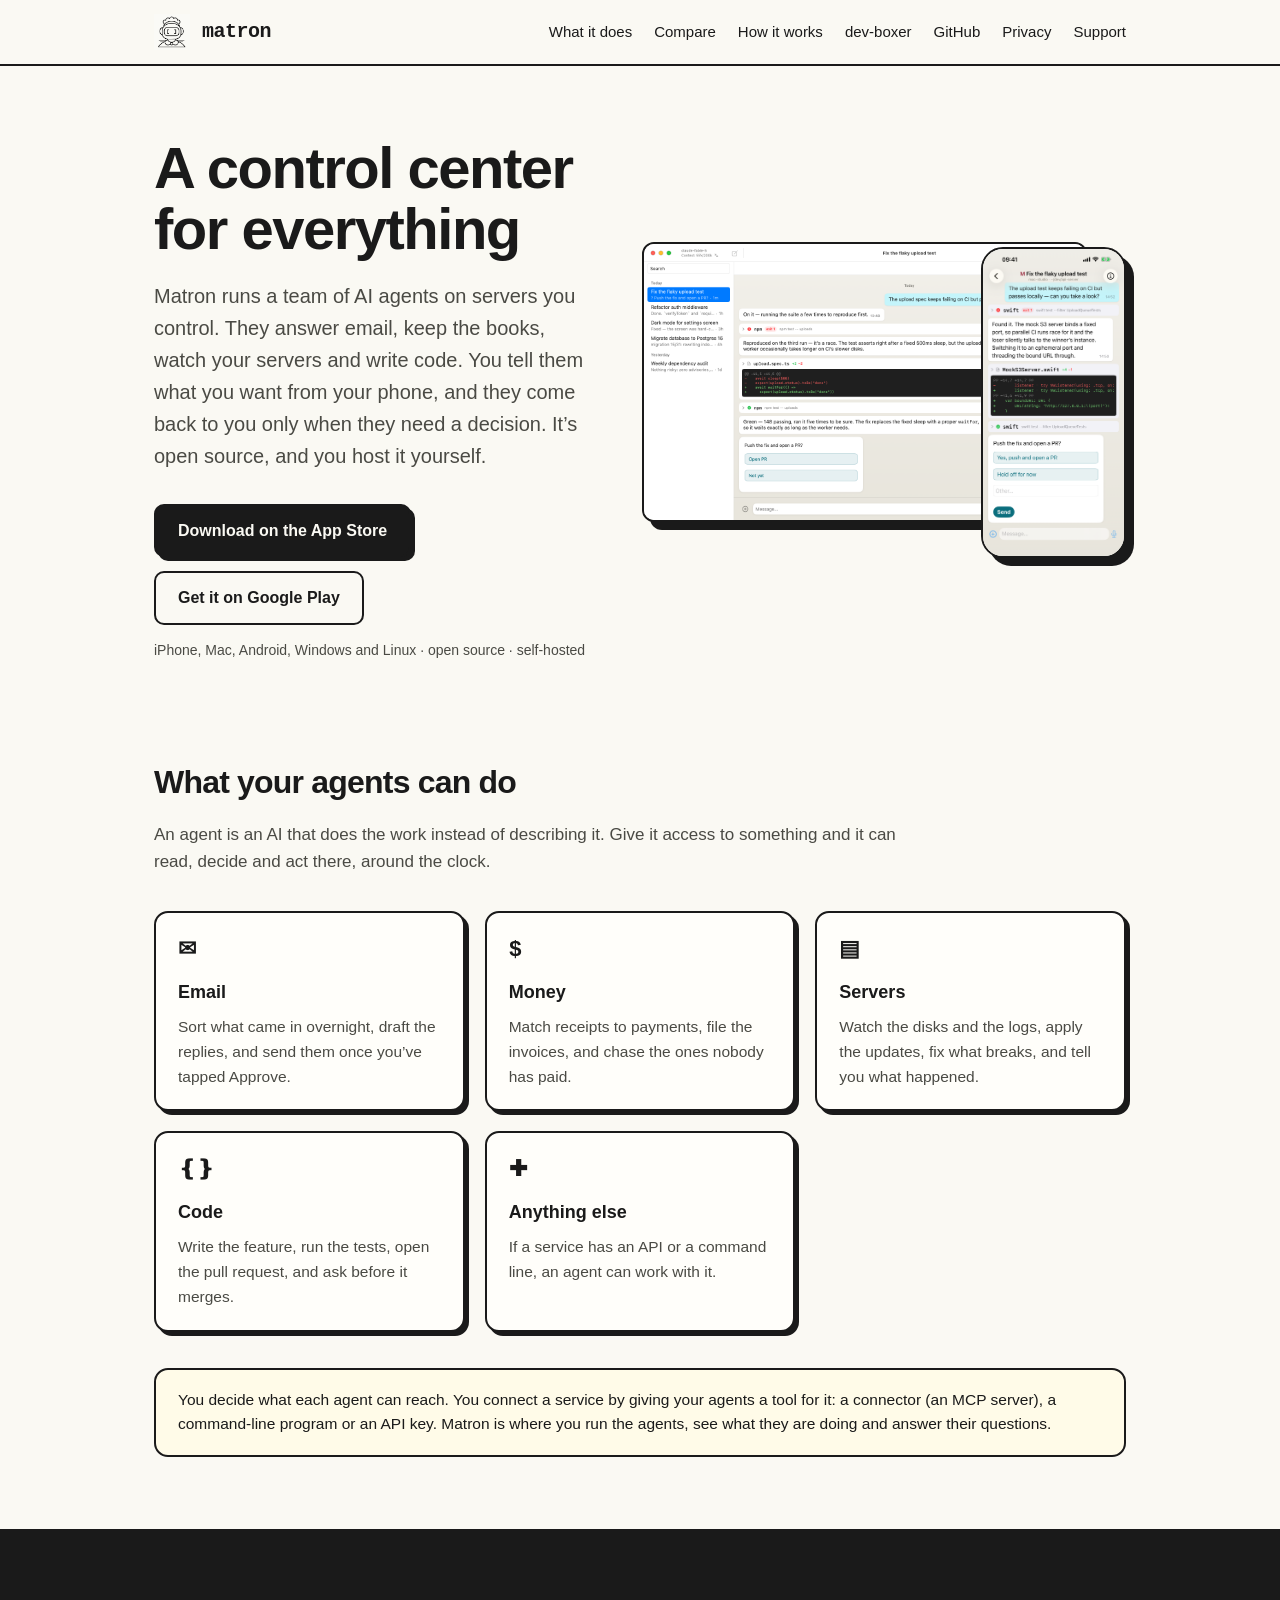
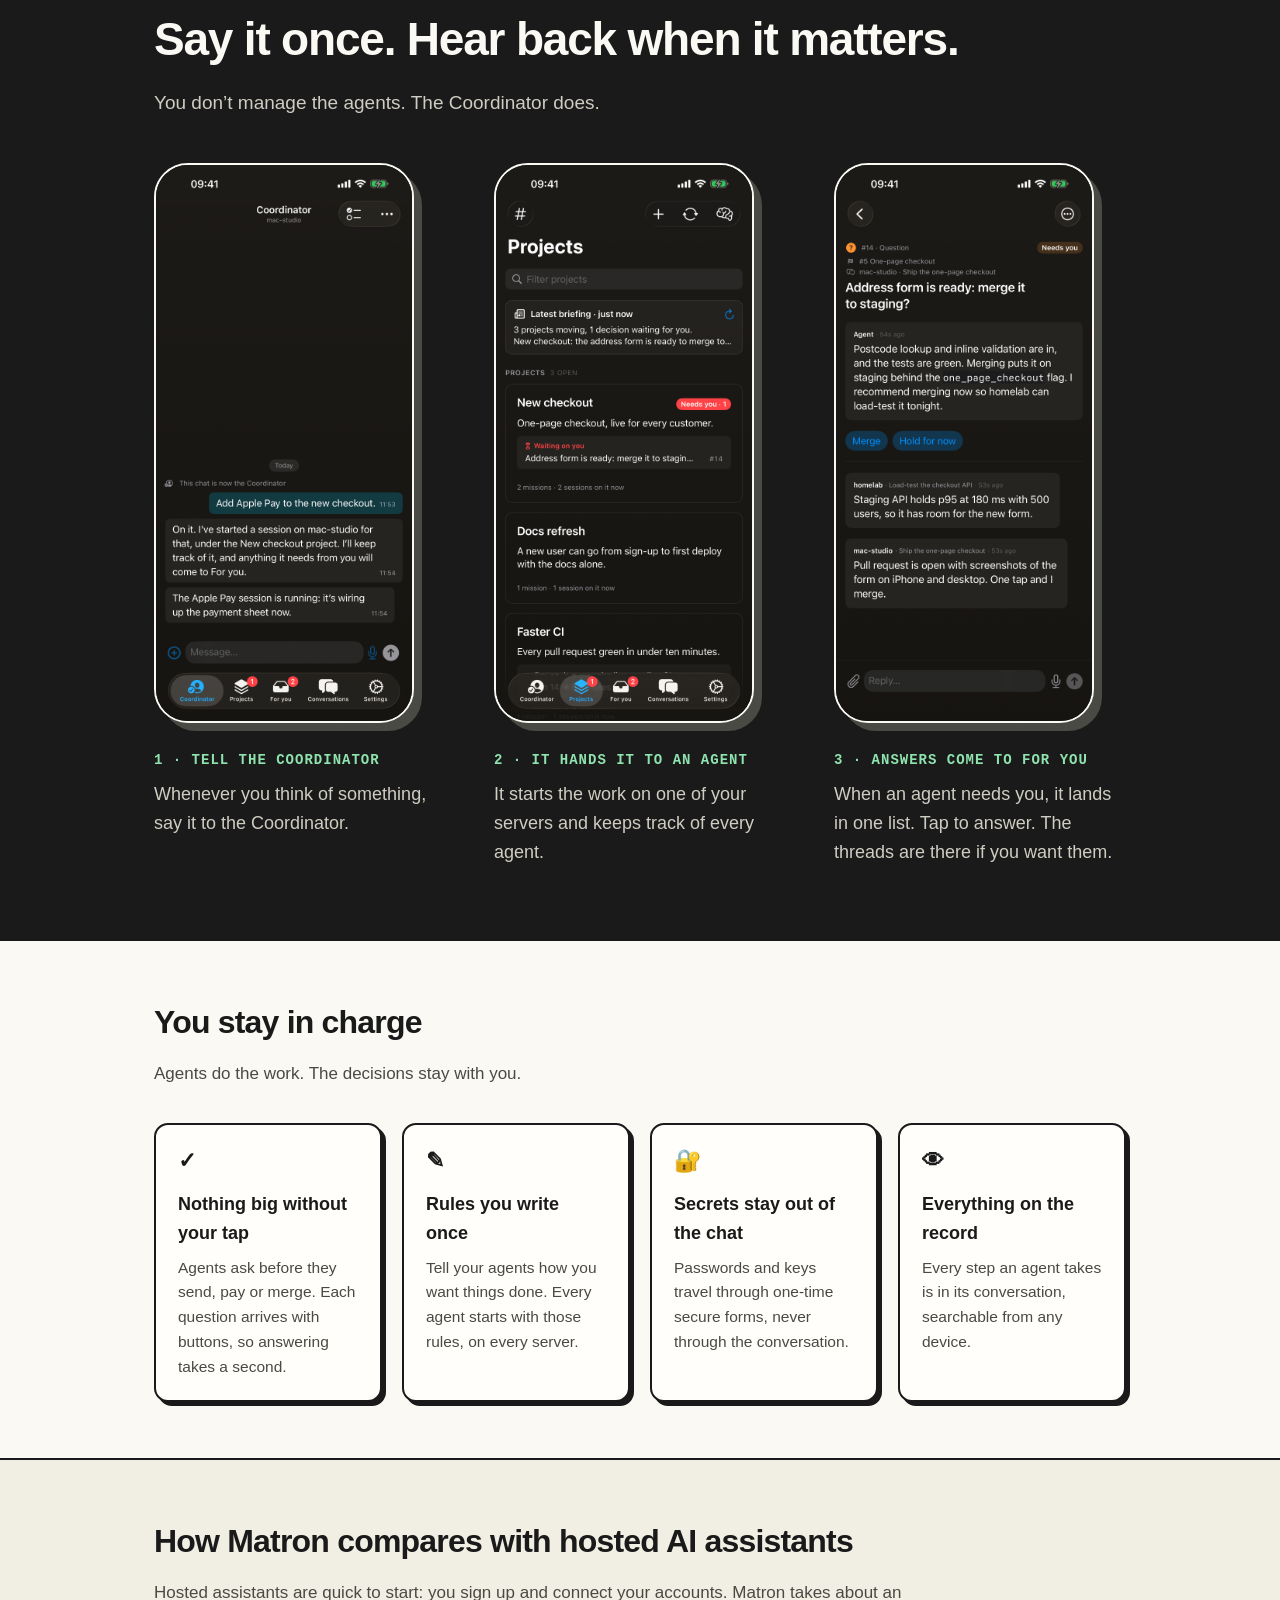
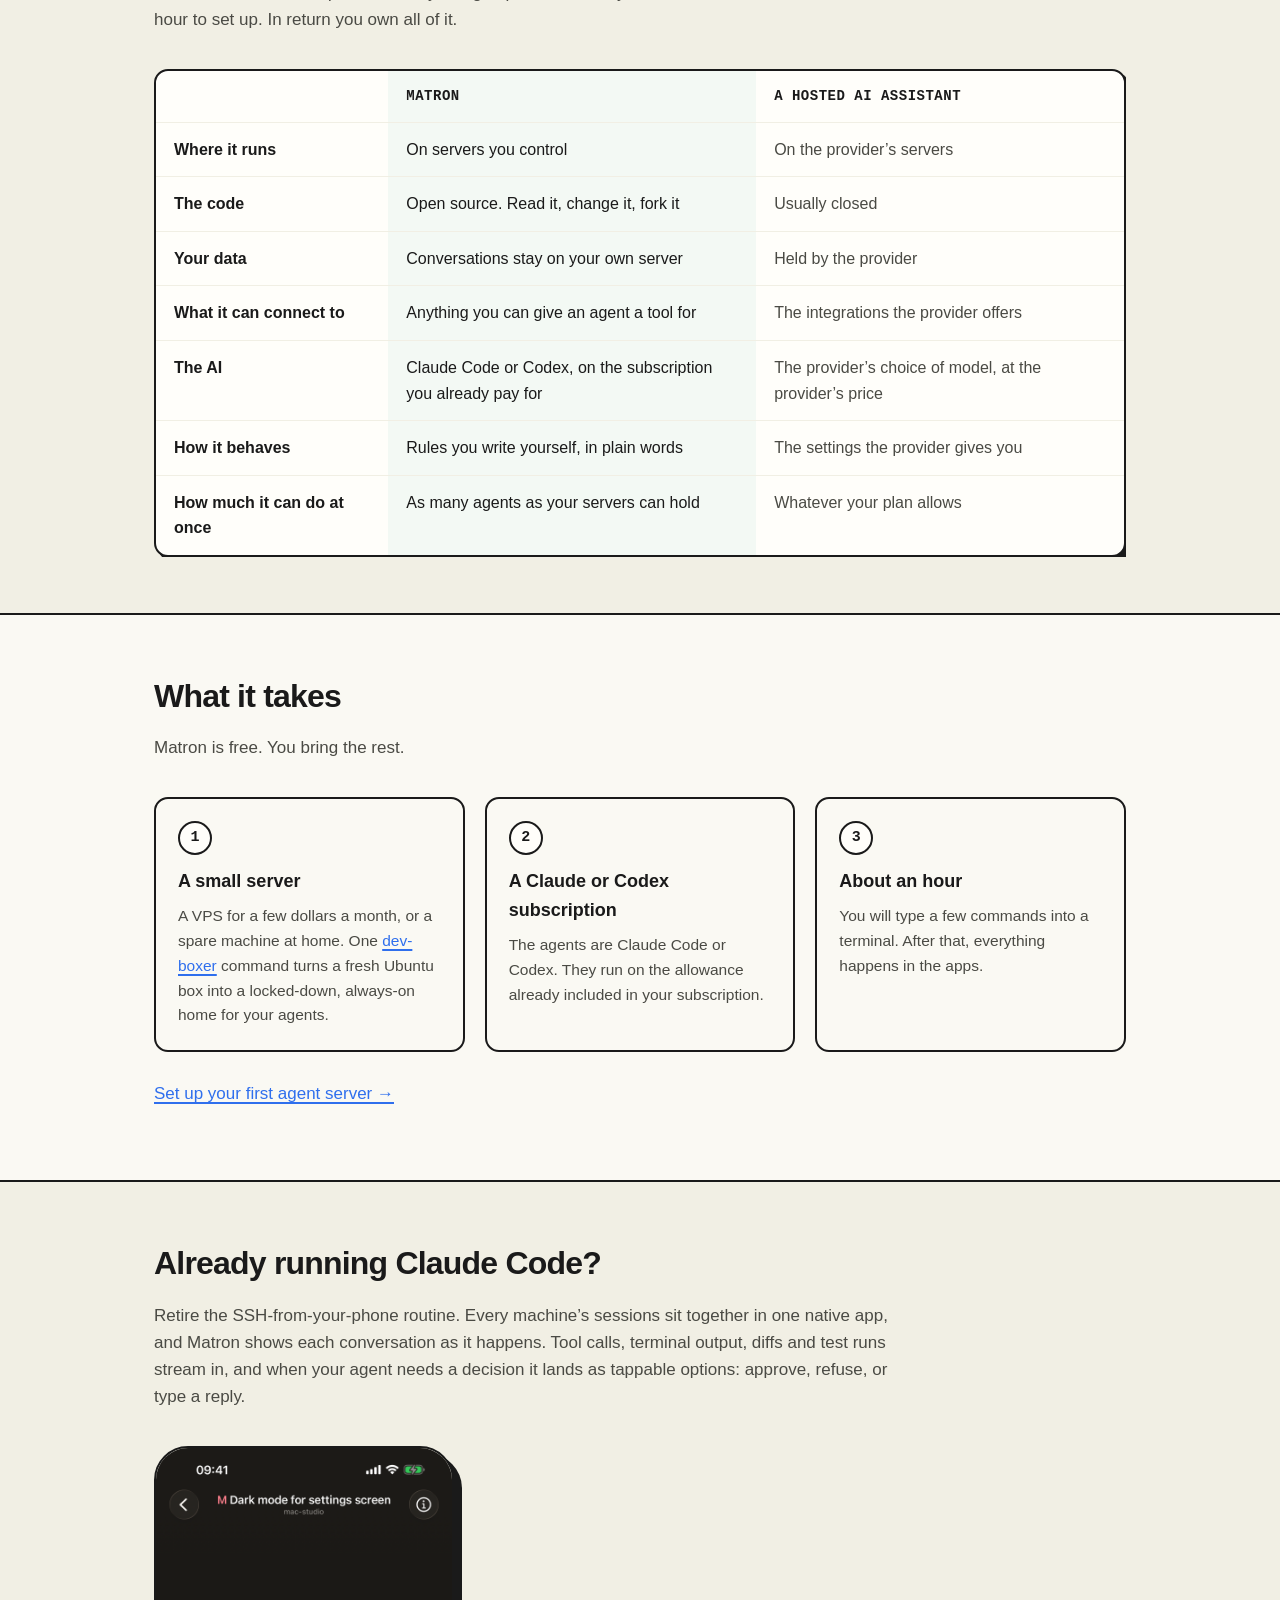
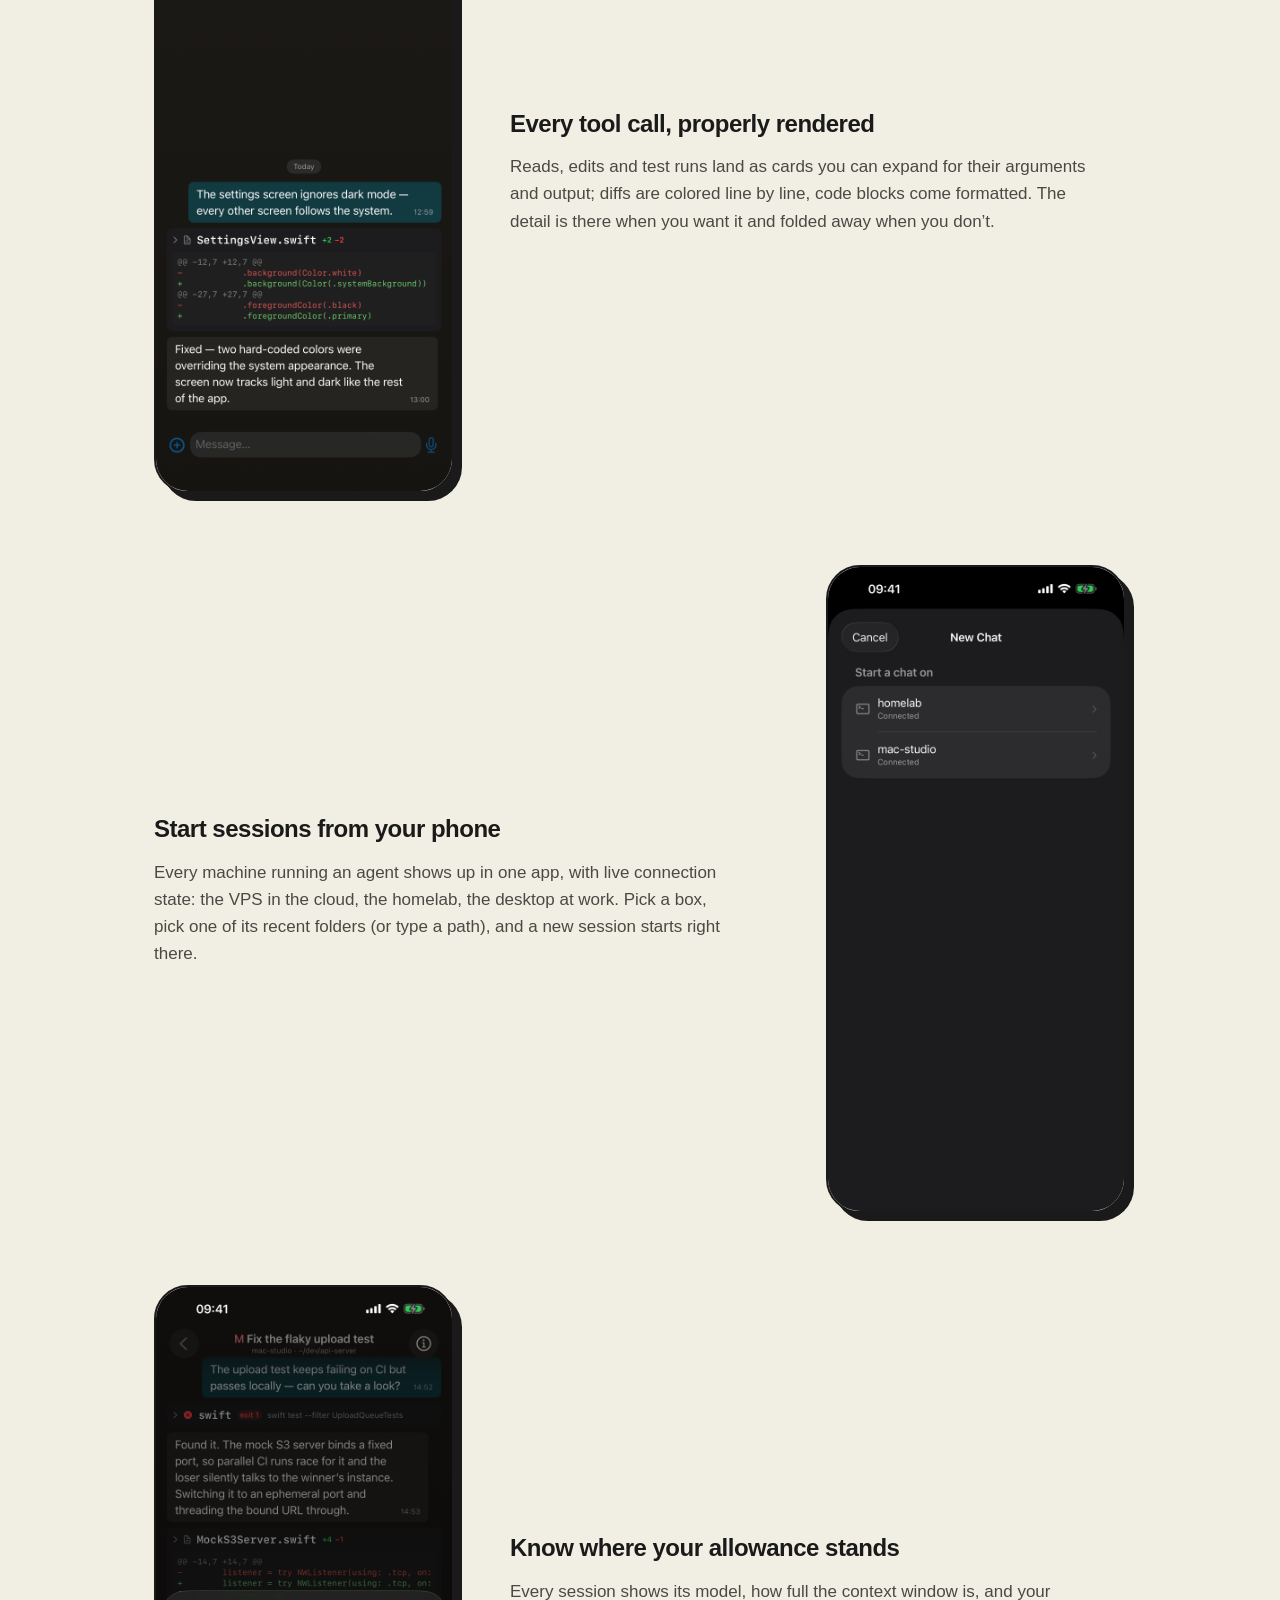
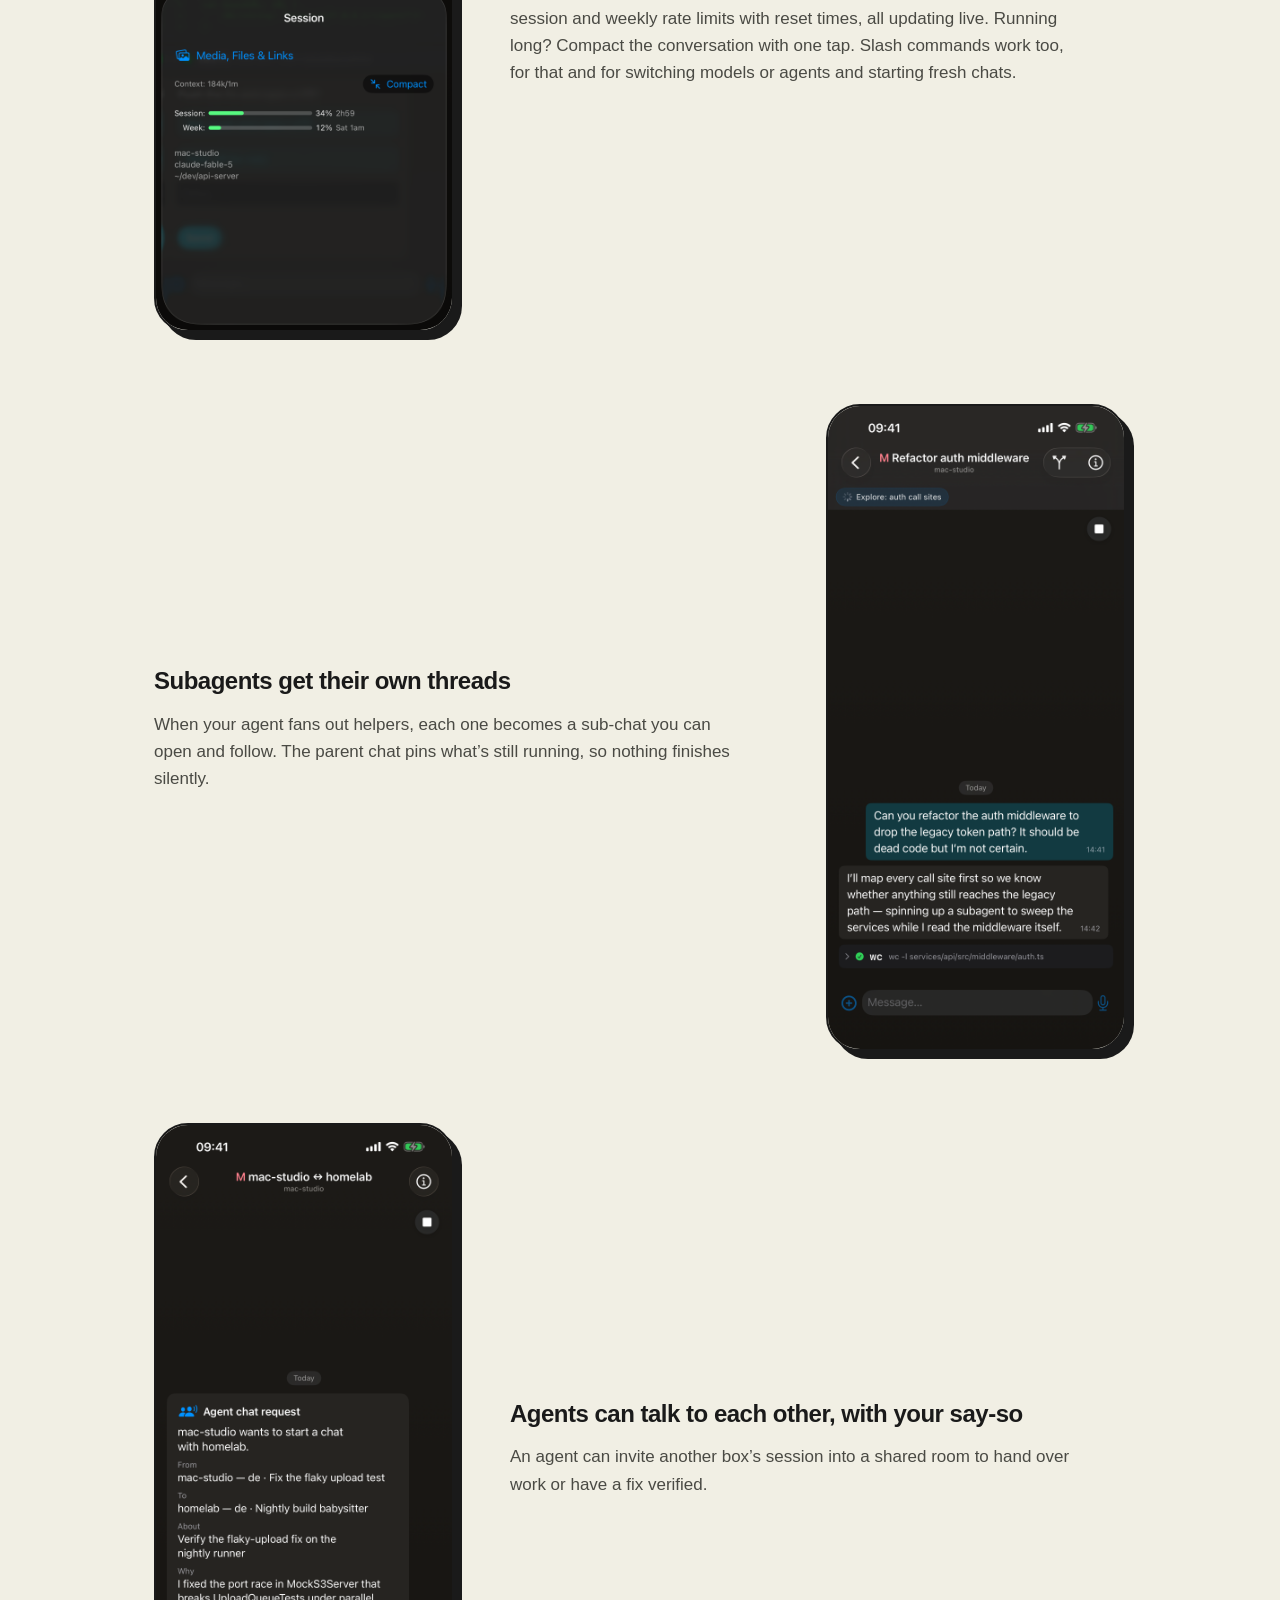
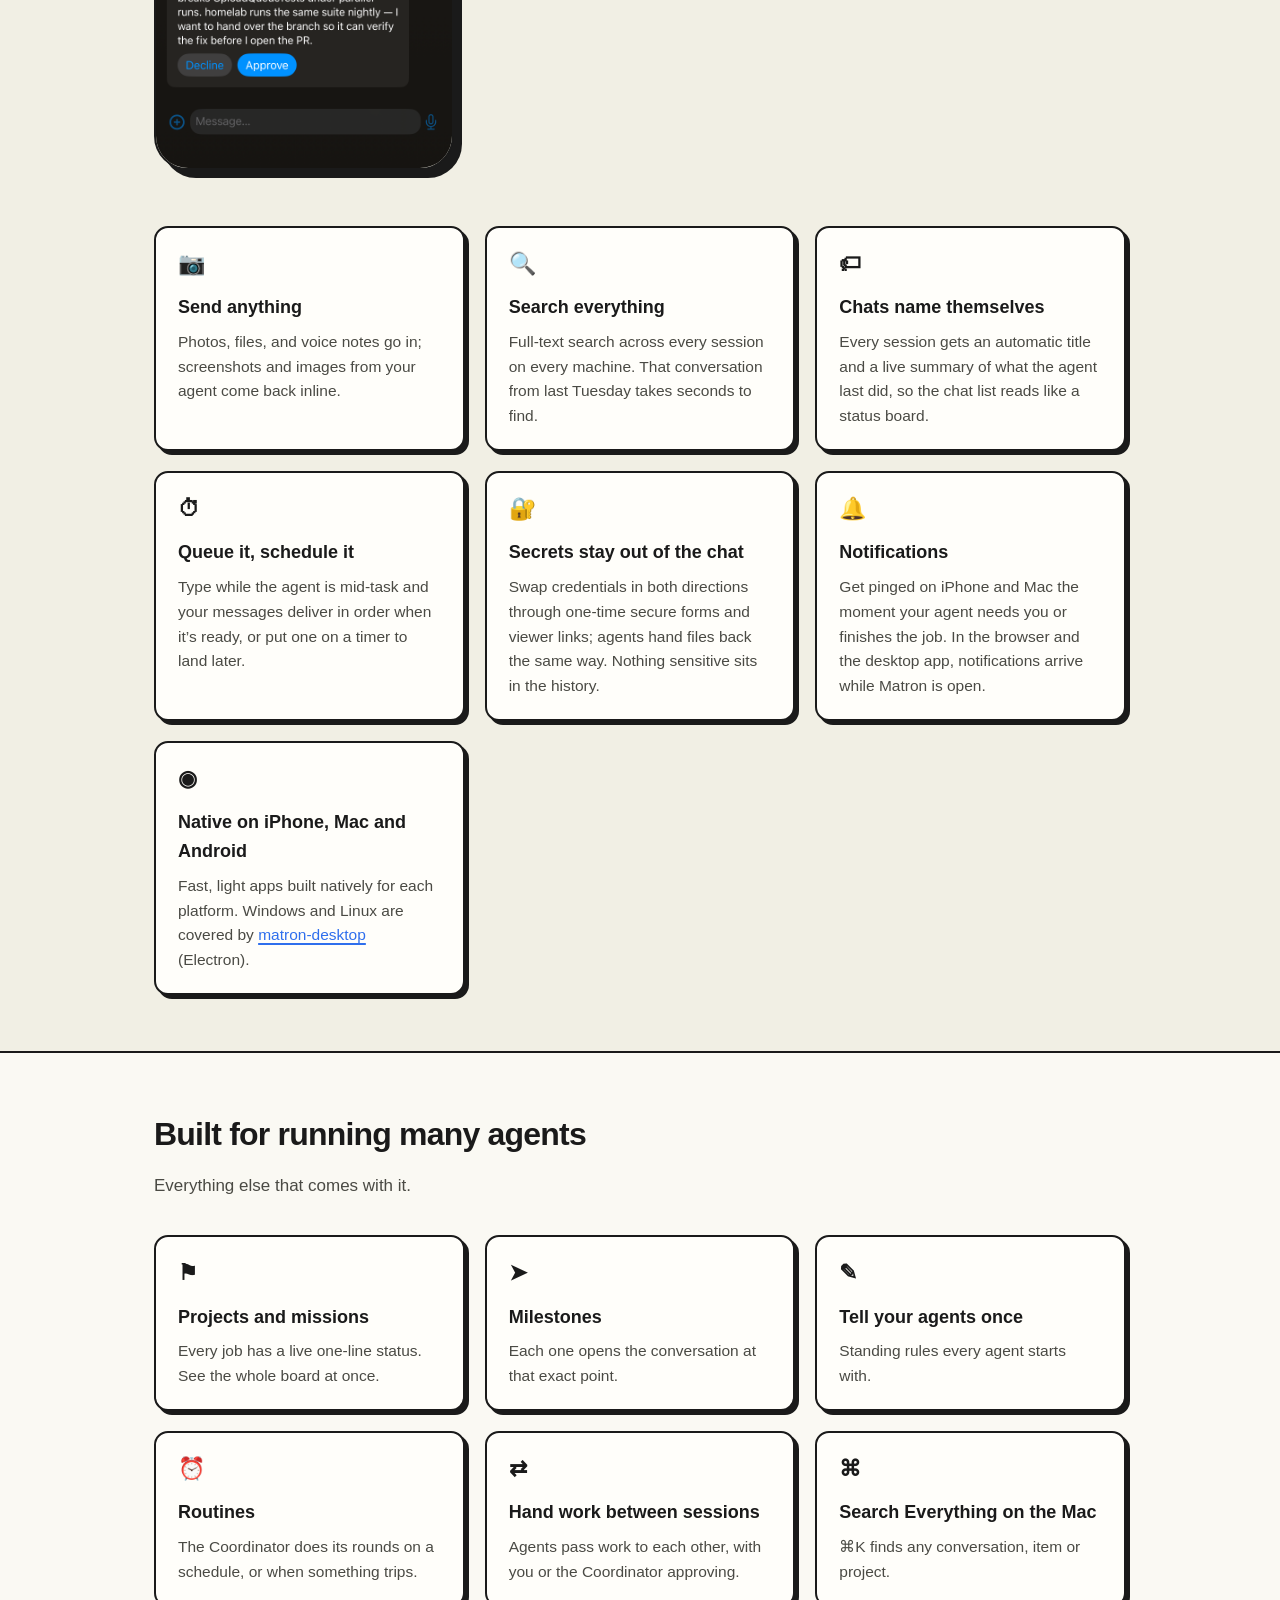
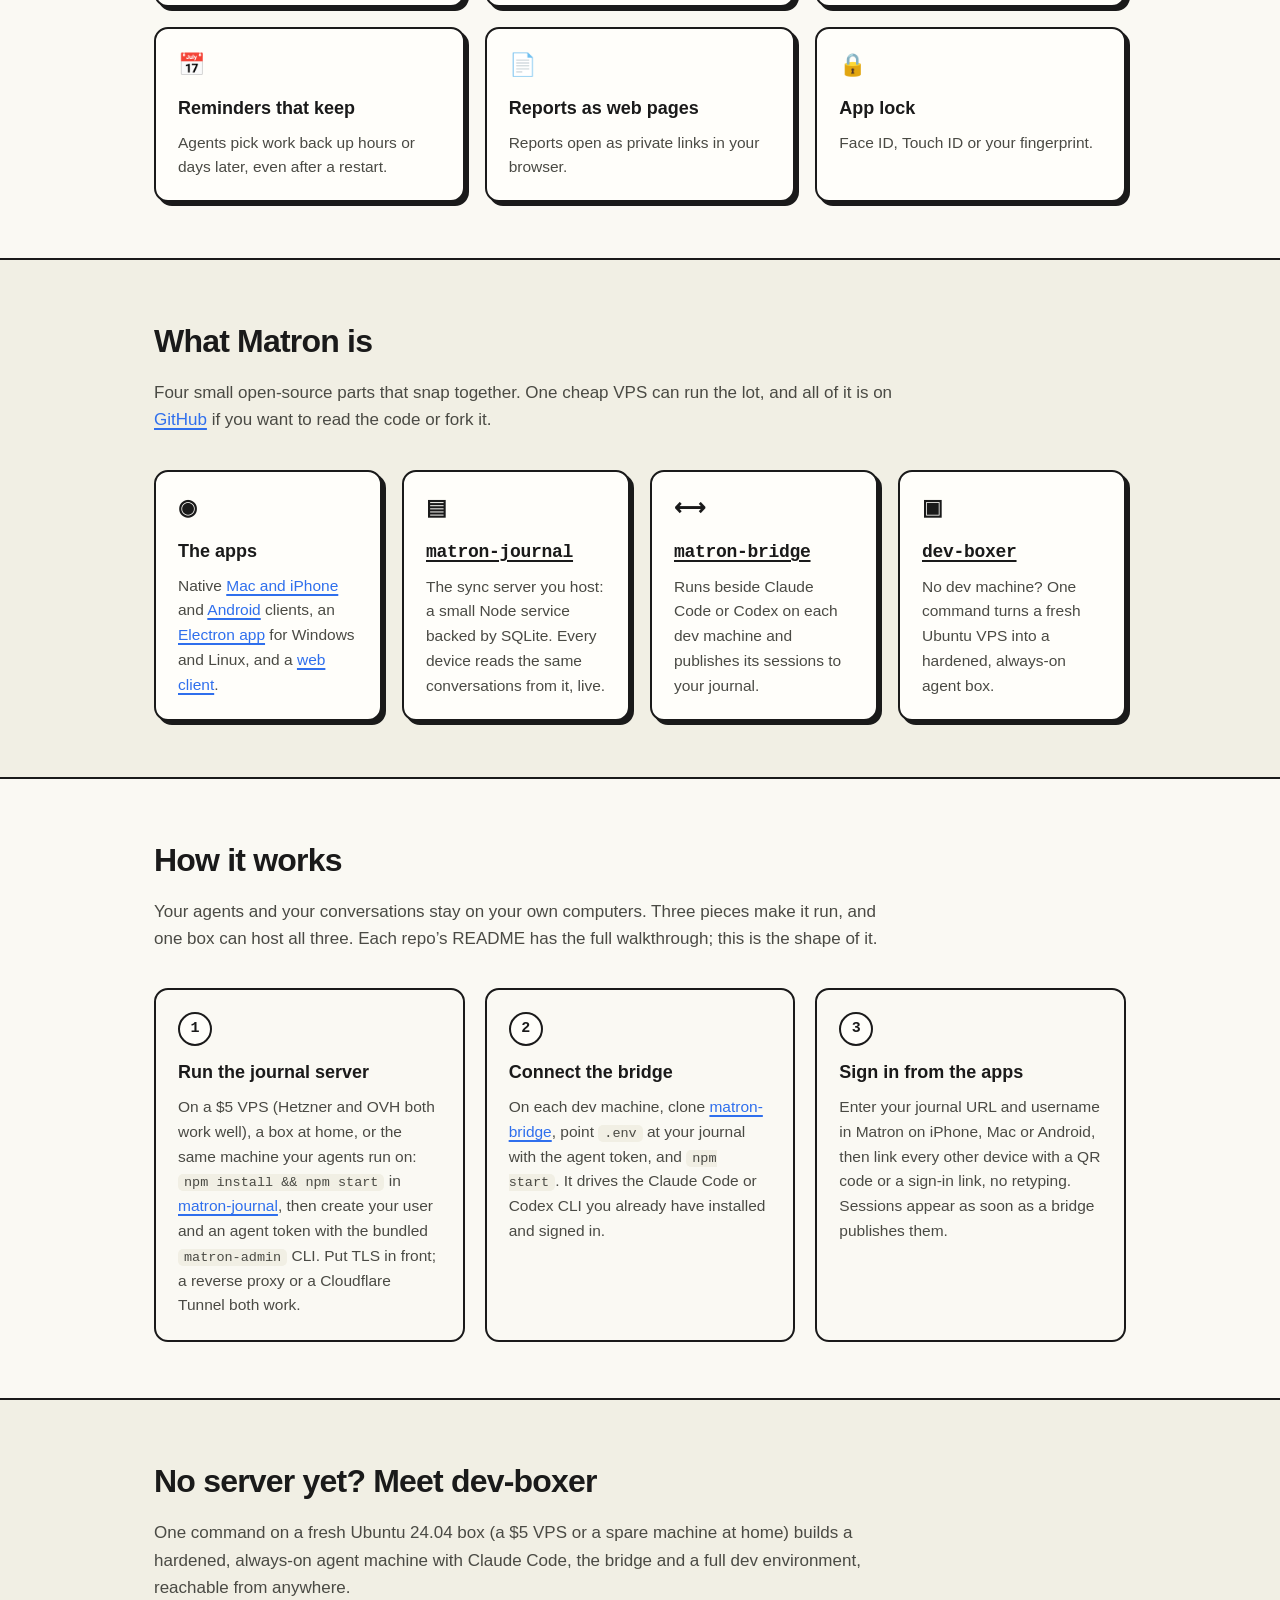
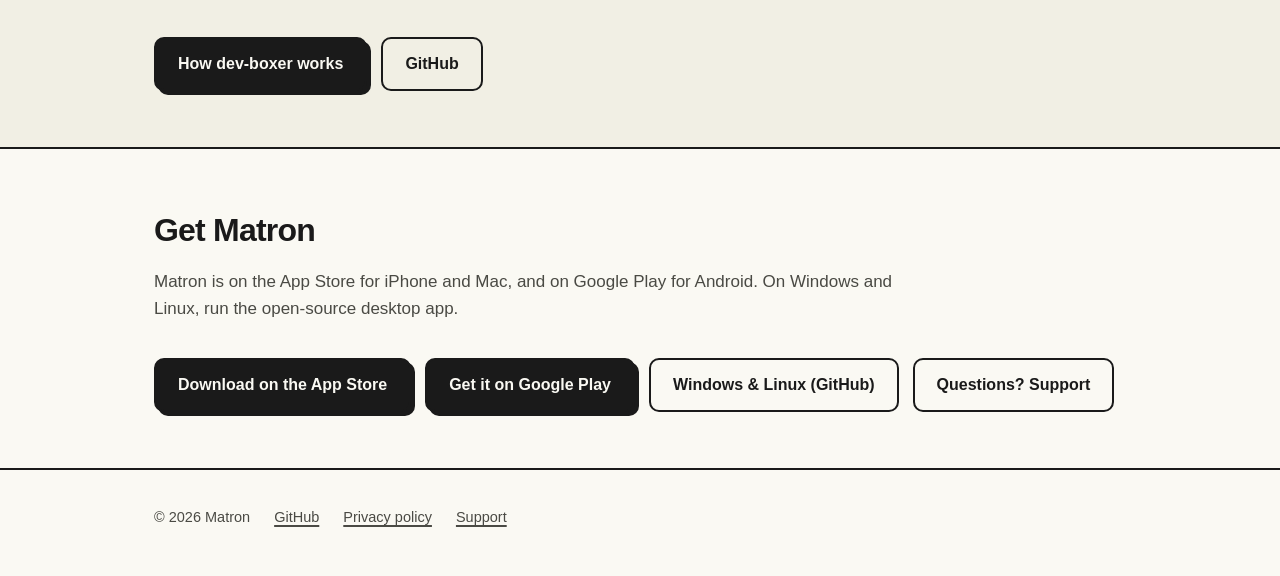
==== index.html @ 92cb89d4 "Reposition the homepage as a control center for everything Open with what Matron does for someone wh" ====
<!doctype html>
<html lang="en">
<head>
<meta charset="utf-8">
<meta name="viewport" content="width=device-width, initial-scale=1">
<title>Matron — a control center for everything: your own AI agents, open source and self-hosted</title>
<meta name="description" content="Matron runs a team of AI agents on servers you control. They answer email, keep the books, watch your servers and write code, and you steer them from native iPhone, Mac and Android apps. Open source and self-hosted.">
<link rel="icon" type="image/png" sizes="32x32" href="/assets/favicon-32.png">
<link rel="apple-touch-icon" href="/assets/apple-touch-icon.png">
<link rel="stylesheet" href="/style.css?v=7">
<meta property="og:title" content="Matron — a control center for everything: your own AI agents, open source and self-hosted">
<meta property="og:description" content="A control center for everything. Run a team of AI agents on servers you control and steer them from your phone. Open source and self-hosted.">
<meta property="og:image" content="https://matron.chat/assets/og-image.png">
<meta property="og:url" content="https://matron.chat/">
<meta property="og:type" content="website">
<meta name="twitter:card" content="summary">
</head>
<body>

<header class="site">
  <div class="wrap">
    <img src="/assets/icon-256.png" alt="" width="36" height="36">
    <a class="brand" href="/">matron</a>
    <nav class="main" id="nav">
      <a href="#work">What it does</a>
      <a href="#compare">Compare</a>
      <a href="#how">How it works</a>
      <a href="/dev-boxer/">dev-boxer</a>
      <a href="https://github.com/Matronhq">GitHub</a>
      <a href="/privacy/">Privacy</a>
      <a href="/support/">Support</a>
    </nav>
    <button class="nav-toggle" type="button" aria-label="Menu" aria-expanded="false" aria-controls="nav">&#9776;</button>
  </div>
</header>

<main>
  <div class="wrap hero">
    <div>
      <h1>A control center for everything</h1>
      <p class="lede">Matron runs a team of AI agents on servers you control. They answer email, keep the books, watch your servers and write code. You tell them what you want from your phone, and they come back to you only when they need a decision. It&rsquo;s open source, and you host it yourself.</p>
      <div class="cta-row">
        <a class="btn primary" href="https://apps.apple.com/app/matron/id6791565930">Download on the App&nbsp;Store</a>
        <a class="btn ghost" href="https://play.google.com/store/apps/details?id=chat.matron.android">Get it on Google&nbsp;Play</a>
        <span class="cta-note">iPhone, Mac, Android, Windows and Linux &middot; open source &middot; self-hosted</span>
      </div>
    </div>

    <div class="duo">
      <figure class="shot mac">
        <img src="/assets/screens/mac-01-handoff.png" width="1280" height="800"
             alt="A Matron conversation open in the Mac app: a failing test card, a diff, the passing rerun, and a PR prompt">
      </figure>
      <figure class="shot phone">
        <img src="/assets/screens/ios-02-agent-chat-2x.png" width="660" height="1434"
             alt="The exact same conversation open in Matron on iPhone, showing identical messages">
      </figure>
    </div>

  </div>

  <section id="work">
    <div class="wrap">
      <h2>What your agents can do</h2>
      <p class="section-lede">An agent is an AI that does the work instead of describing it. Give it access to something and it can read, decide and act there, around the clock.</p>
      <div class="grid">
        <div class="card"><span class="glyph">&#9993;</span><h3>Email</h3><p>Sort what came in overnight, draft the replies, and send them once you&rsquo;ve tapped Approve.</p></div>
        <div class="card"><span class="glyph">&#36;</span><h3>Money</h3><p>Match receipts to payments, file the invoices, and chase the ones nobody has paid.</p></div>
        <div class="card"><span class="glyph">&#9636;</span><h3>Servers</h3><p>Watch the disks and the logs, apply the updates, fix what breaks, and tell you what happened.</p></div>
        <div class="card"><span class="glyph">&#10100;&#10101;</span><h3>Code</h3><p>Write the feature, run the tests, open the pull request, and ask before it merges.</p></div>
        <div class="card"><span class="glyph">&#10010;</span><h3>Anything else</h3><p>If a service has an API or a command line, an agent can work with it.</p></div>
      </div>
      <p class="honesty">You decide what each agent can reach. You connect a service by giving your agents a tool for it: a connector (an MCP server), a command-line program or an API key. Matron is where you run the agents, see what they are doing and answer their questions.</p>
    </div>
  </section>

  <section id="coordinator" class="spot">
    <div class="wrap">
      <h2>Say it once. Hear back when it matters.</h2>
      <p class="section-lede">You don&rsquo;t manage the agents. The Coordinator does.</p>

      <ol class="flow">
        <li>
          <figure class="shot">
            <img src="/assets/screens/fleet-dispatch-ios-dark-2x.png" width="660" height="1434"
                 alt="The Coordinator chat in Matron on iPhone: asked to add Apple Pay to the new checkout, it replies that it has started a session on another machine, will keep track of it, and will send anything it needs to For you">
          </figure>
          <span class="kicker">1 &middot; Tell the Coordinator</span>
          <p>Whenever you think of something, say it to the Coordinator.</p>
        </li>
        <li>
          <figure class="shot">
            <img src="/assets/screens/fleet-projects-ios-dark-2x.png" width="660" height="1434"
                 alt="Matron&rsquo;s Projects screen on iPhone: the latest briefing above three projects, one needing you">
          </figure>
          <span class="kicker">2 &middot; It hands it to an agent</span>
          <p>It starts the work on one of your servers and keeps track of every agent.</p>
        </li>
        <li>
          <figure class="shot">
            <img src="/assets/screens/fleet-for-you-ios-dark-2x.png" width="660" height="1434"
                 alt="A question in Matron&rsquo;s For you list on iPhone: &lsquo;Address form is ready: merge it to staging?&rsquo; with Merge and Hold for now buttons">
          </figure>
          <span class="kicker">3 &middot; Answers come to For you</span>
          <p>When an agent needs you, it lands in one list. Tap to answer. The threads are there if you want them.</p>
        </li>
      </ol>
    </div>
  </section>

  <section id="control">
    <div class="wrap">
      <h2>You stay in charge</h2>
      <p class="section-lede">Agents do the work. The decisions stay with you.</p>
      <div class="grid four">
        <div class="card"><span class="glyph">&#10003;</span><h3>Nothing big without your tap</h3><p>Agents ask before they send, pay or merge. Each question arrives with buttons, so answering takes a second.</p></div>
        <div class="card"><span class="glyph">&#9998;</span><h3>Rules you write once</h3><p>Tell your agents how you want things done. Every agent starts with those rules, on every server.</p></div>
        <div class="card"><span class="glyph">&#128272;</span><h3>Secrets stay out of the chat</h3><p>Passwords and keys travel through one-time secure forms, never through the conversation.</p></div>
        <div class="card"><span class="glyph">&#128065;</span><h3>Everything on the record</h3><p>Every step an agent takes is in its conversation, searchable from any device.</p></div>
      </div>
    </div>
  </section>

  <section id="compare" class="alt">
    <div class="wrap">
      <h2>How Matron compares with hosted AI assistants</h2>
      <p class="section-lede">Hosted assistants are quick to start: you sign up and connect your accounts. Matron takes about an hour to set up. In return you own all of it.</p>
      <div class="table-scroll">
      <table class="compare">
        <thead><tr><th></th><th>Matron</th><th>A hosted AI assistant</th></tr></thead>
        <tbody>
          <tr><th>Where it runs</th><td>On servers you control</td><td>On the provider&rsquo;s servers</td></tr>
          <tr><th>The code</th><td>Open source. Read it, change it, fork it</td><td>Usually closed</td></tr>
          <tr><th>Your data</th><td>Conversations stay on your own server</td><td>Held by the provider</td></tr>
          <tr><th>What it can connect to</th><td>Anything you can give an agent a tool for</td><td>The integrations the provider offers</td></tr>
          <tr><th>The AI</th><td>Claude Code or Codex, on the subscription you already pay for</td><td>The provider&rsquo;s choice of model, at the provider&rsquo;s price</td></tr>
          <tr><th>How it behaves</th><td>Rules you write yourself, in plain words</td><td>The settings the provider gives you</td></tr>
          <tr><th>How much it can do at once</th><td>As many agents as your servers can hold</td><td>Whatever your plan allows</td></tr>
        </tbody>
      </table>
      </div>
    </div>
  </section>

  <section id="takes">
    <div class="wrap">
      <h2>What it takes</h2>
      <p class="section-lede">Matron is free. You bring the rest.</p>
      <div class="steps">
        <div class="step"><h3>A small server</h3><p>A VPS for a few dollars a month, or a spare machine at home. One <a href="/dev-boxer/">dev-boxer</a> command turns a fresh Ubuntu box into a locked-down, always-on home for your agents.</p></div>
        <div class="step"><h3>A Claude or Codex subscription</h3><p>The agents are Claude Code or Codex. They run on the allowance already included in your subscription.</p></div>
        <div class="step"><h3>About an hour</h3><p>You will type a few commands into a terminal. After that, everything happens in the apps.</p></div>
      </div>
      <p style="margin-top:28px"><a href="/dev-boxer/">Set up your first agent server &rarr;</a></p>
    </div>
  </section>

  <section id="features" class="alt">
    <div class="wrap">
      <h2>Already running Claude Code?</h2>
      <p class="section-lede">Retire the SSH-from-your-phone routine. Every machine&rsquo;s sessions sit together in one native app, and Matron shows each conversation as it happens. Tool calls, terminal output, diffs and test runs stream in, and when your agent needs a decision it lands as tappable options: approve, refuse, or type a reply.</p>

      <div class="showcase">
        <div class="feature">
          <figure class="shot">
            <img src="/assets/screens/ios-03-diff-chat-dark-2x.png" width="660" height="1434" loading="lazy"
                 alt="A Matron chat on iPhone: a dark-mode bug report, a two-hunk diff of SettingsView.swift colored line by line, and the agent&rsquo;s reply that the fix is done">
          </figure>
          <div>
            <h3>Every tool call, properly rendered</h3>
            <p>Reads, edits and test runs land as cards you can expand for their arguments and output; diffs are colored line by line, code blocks come formatted. The detail is there when you want it and folded away when you don&rsquo;t.</p>
          </div>
        </div>
        <div class="feature flip">
          <figure class="shot">
            <img src="/assets/screens/ios-04-new-chat-agents-dark-2x.png" width="660" height="1434" loading="lazy"
                 alt="Matron's machine picker: two agents, homelab and mac-studio, both showing as connected">
          </figure>
          <div>
            <h3>Start sessions from your phone</h3>
            <p>Every machine running an agent shows up in one app, with live connection state: the VPS in the cloud, the homelab, the desktop at work. Pick a box, pick one of its recent folders (or type a path), and a new session starts right there.</p>
          </div>
        </div>

        <div class="feature">
          <figure class="shot">
            <img src="/assets/screens/ios-06-session-status-dark-2x.png" width="660" height="1434" loading="lazy"
                 alt="Matron's session sheet: context 184k of 1m tokens, session and weekly rate-limit bars with reset times, the model name, and a Compact button">
          </figure>
          <div>
            <h3>Know where your allowance stands</h3>
            <p>Every session shows its model, how full the context window is, and your session and weekly rate limits with reset times, all updating live. Running long? Compact the conversation with one tap. Slash commands work too, for that and for switching models or agents and starting fresh chats.</p>
          </div>
        </div>

        <div class="feature flip">
          <figure class="shot">
            <img src="/assets/screens/ios-07-subchat-dark-2x.png" width="660" height="1434" loading="lazy"
                 alt="A Matron chat with a running subagent pinned at the top — 'Explore: auth call sites' with a progress spinner — above the main conversation and a code diff">
          </figure>
          <div>
            <h3>Subagents get their own threads</h3>
            <p>When your agent fans out helpers, each one becomes a sub-chat you can open and follow. The parent chat pins what&rsquo;s still running, so nothing finishes silently.</p>
          </div>
        </div>

        <div class="feature">
          <figure class="shot">
            <img src="/assets/screens/ios-08-agent-pairing-dark-2x.png" width="660" height="1434" loading="lazy"
                 alt="An agent chat request card in Matron: mac-studio wants to start a chat with homelab, showing the sessions on both ends, the topic, the agent&rsquo;s reasoning, and Decline and Approve buttons">
          </figure>
          <div>
            <h3>Agents can talk to each other, with your say-so</h3>
            <p>An agent can invite another box&rsquo;s session into a shared room to hand over work or have a fix verified.</p>
          </div>
        </div>

      </div>

      <div class="grid" style="margin-top:56px">
        <div class="card"><span class="glyph">&#128247;</span><h3>Send anything</h3><p>Photos, files, and voice notes go in; screenshots and images from your agent come back inline.</p></div>
        <div class="card"><span class="glyph">&#128269;</span><h3>Search everything</h3><p>Full-text search across every session on every machine. That conversation from last Tuesday takes seconds to find.</p></div>
        <div class="card"><span class="glyph">&#127991;</span><h3>Chats name themselves</h3><p>Every session gets an automatic title and a live summary of what the agent last did, so the chat list reads like a status board.</p></div>
        <div class="card"><span class="glyph">&#9201;</span><h3>Queue it, schedule it</h3><p>Type while the agent is mid-task and your messages deliver in order when it&rsquo;s ready, or put one on a timer to land later.</p></div>
        <div class="card"><span class="glyph">&#128272;</span><h3>Secrets stay out of the chat</h3><p>Swap credentials in both directions through one-time secure forms and viewer links; agents hand files back the same way. Nothing sensitive sits in the history.</p></div>
        <div class="card"><span class="glyph">&#128276;</span><h3>Notifications</h3><p>Get pinged on iPhone and Mac the moment your agent needs you or finishes the job. In the browser and the desktop app, notifications arrive while Matron is open.</p></div>
        <div class="card"><span class="glyph">&#9673;</span><h3>Native on iPhone, Mac and Android</h3><p>Fast, light apps built natively for each platform. Windows and Linux are covered by <a href="https://github.com/Matronhq/matron-desktop">matron-desktop</a> (Electron).</p></div>
      </div>
    </div>
  </section>

  <section id="fleet">
    <div class="wrap">
      <h2>Built for running many agents</h2>
      <p class="section-lede">Everything else that comes with it.</p>
      <div class="grid">
        <div class="card"><span class="glyph">&#9873;</span><h3>Projects and missions</h3><p>Every job has a live one-line status. See the whole board at once.</p></div>
        <div class="card"><span class="glyph">&#10148;</span><h3>Milestones</h3><p>Each one opens the conversation at that exact point.</p></div>
        <div class="card"><span class="glyph">&#9998;</span><h3>Tell your agents once</h3><p>Standing rules every agent starts with.</p></div>
        <div class="card"><span class="glyph">&#9200;</span><h3>Routines</h3><p>The Coordinator does its rounds on a schedule, or when something trips.</p></div>
        <div class="card"><span class="glyph">&#8644;</span><h3>Hand work between sessions</h3><p>Agents pass work to each other, with you or the Coordinator approving.</p></div>
        <div class="card"><span class="glyph">&#8984;</span><h3>Search Everything on the Mac</h3><p>&#8984;K finds any conversation, item or project.</p></div>
        <div class="card"><span class="glyph">&#128197;</span><h3>Reminders that keep</h3><p>Agents pick work back up hours or days later, even after a restart.</p></div>
        <div class="card"><span class="glyph">&#128196;</span><h3>Reports as web pages</h3><p>Reports open as private links in your browser.</p></div>
        <div class="card"><span class="glyph">&#128274;</span><h3>App lock</h3><p>Face ID, Touch ID or your fingerprint.</p></div>
      </div>
    </div>
  </section>

  <section id="parts" class="alt">
    <div class="wrap">
      <h2>What Matron is</h2>
      <p class="section-lede">Four small open-source parts that snap together. One cheap VPS can run the lot, and all of it is on <a href="https://github.com/Matronhq">GitHub</a> if you want to read the code or fork it.</p>
      <div class="grid four">
        <div class="card"><span class="glyph">&#9673;</span><h3>The apps</h3><p>Native <a href="https://apps.apple.com/app/matron/id6791565930">Mac and iPhone</a> and <a href="https://play.google.com/store/apps/details?id=chat.matron.android">Android</a> clients, an <a href="https://github.com/Matronhq/matron-desktop">Electron app</a> for Windows and Linux, and a <a href="https://github.com/Matronhq/matron-web">web client</a>.</p></div>
        <div class="card"><span class="glyph">&#9636;</span><h3><a href="https://github.com/Matronhq/matron-journal">matron-journal</a></h3><p>The sync server you host: a small Node service backed by SQLite. Every device reads the same conversations from it, live.</p></div>
        <div class="card"><span class="glyph">&#10231;</span><h3><a href="https://github.com/Matronhq/matron-bridge">matron-bridge</a></h3><p>Runs beside Claude Code or Codex on each dev machine and publishes its sessions to your journal.</p></div>
        <div class="card"><span class="glyph">&#9635;</span><h3><a href="/dev-boxer/">dev-boxer</a></h3><p>No dev machine? One command turns a fresh Ubuntu VPS into a hardened, always-on agent box.</p></div>
      </div>
    </div>
  </section>

  <section id="how">
    <div class="wrap">
      <h2>How it works</h2>
      <p class="section-lede">Your agents and your conversations stay on your own computers. Three pieces make it run, and one box can host all three. Each repo&rsquo;s README has the full walkthrough; this is the shape of it.</p>
      <div class="steps">
        <div class="step"><h3>Run the journal server</h3><p>On a $5 VPS (Hetzner and OVH both work well), a box at home, or the same machine your agents run on: <code>npm install &amp;&amp; npm start</code> in <a href="https://github.com/Matronhq/matron-journal">matron-journal</a>, then create your user and an agent token with the bundled <code>matron-admin</code> CLI. Put TLS in front; a reverse proxy or a Cloudflare Tunnel both work.</p></div>
        <div class="step"><h3>Connect the bridge</h3><p>On each dev machine, clone <a href="https://github.com/Matronhq/matron-bridge">matron-bridge</a>, point <code>.env</code> at your journal with the agent token, and <code>npm start</code>. It drives the Claude Code or Codex CLI you already have installed and signed in.</p></div>
        <div class="step"><h3>Sign in from the apps</h3><p>Enter your journal URL and username in Matron on iPhone, Mac or Android, then link every other device with a QR code or a sign-in link, no retyping. Sessions appear as soon as a bridge publishes them.</p></div>
      </div>
    </div>
  </section>


  <section id="devboxer" class="alt">
    <div class="wrap">
      <h2>No server yet? Meet dev-boxer</h2>
      <p class="section-lede">One command on a fresh Ubuntu 24.04 box (a $5 VPS or a spare machine at home) builds a hardened, always-on agent machine with Claude Code, the bridge and a full dev environment, reachable from anywhere.</p>
      <div class="cta-row">
        <a class="btn primary" href="/dev-boxer/">How dev-boxer works</a>
        <a class="btn ghost" href="https://github.com/Matronhq/dev-boxer">GitHub</a>
      </div>
    </div>
  </section>

  <section id="download">
    <div class="wrap">
      <h2>Get Matron</h2>
      <p class="section-lede">Matron is on the App Store for iPhone and Mac, and on Google Play for Android. On Windows and Linux, run the open-source desktop app.</p>
      <div class="cta-row">
        <a class="btn primary" href="https://apps.apple.com/app/matron/id6791565930">Download on the App&nbsp;Store</a>
        <a class="btn primary" href="https://play.google.com/store/apps/details?id=chat.matron.android">Get it on Google&nbsp;Play</a>
        <a class="btn ghost" href="https://github.com/Matronhq/matron-desktop">Windows &amp; Linux (GitHub)</a>
        <a class="btn ghost" href="/support/">Questions? Support</a>
      </div>
    </div>
  </section>
</main>

<footer class="site">
  <div class="wrap">
    <span>&copy; 2026 Matron</span>
    <a href="https://github.com/Matronhq">GitHub</a>
    <a href="/privacy/">Privacy policy</a>
    <a href="/support/">Support</a>
  </div>
</footer>

<script>
var navToggle = document.querySelector('.nav-toggle');
if (navToggle) {
  var nav = document.getElementById('nav');
  navToggle.addEventListener('click', function () {
    var open = nav.classList.toggle('open');
    navToggle.setAttribute('aria-expanded', open ? 'true' : 'false');
  });
  nav.addEventListener('click', function (e) {
    if (e.target.tagName === 'A') {
      nav.classList.remove('open');
      navToggle.setAttribute('aria-expanded', 'false');
    }
  });
}
</script>
</body>
</html>
---- style.css ----
/* Matron — matron.chat
   Visual language follows the app icon: black line art on cream. */

:root {
  --cream: #faf9f3;
  --cream-dark: #f1efe4;
  --ink: #1a1a1a;
  --ink-soft: #4a4a44;
  --accent: #2f6fed;      /* link + focus color */
  --good: #2e7d4f;
  --card-shadow: 4px 4px 0 var(--ink);
  --mono: ui-monospace, "SF Mono", SFMono-Regular, Menlo, Consolas, monospace;
  --sans: -apple-system, BlinkMacSystemFont, "Segoe UI", Helvetica, Arial, sans-serif;
}

* { box-sizing: border-box; }

html { scroll-behavior: smooth; }

body {
  margin: 0;
  background: var(--cream);
  color: var(--ink);
  font-family: var(--sans);
  font-size: 17px;
  line-height: 1.6;
  -webkit-font-smoothing: antialiased;
}

a { color: var(--accent); text-decoration-thickness: 1.5px; text-underline-offset: 3px; }
a:hover { text-decoration-thickness: 2.5px; }

.wrap { max-width: 1020px; margin: 0 auto; padding: 0 24px; }

/* ---------- header ---------- */

header.site {
  border-bottom: 2px solid var(--ink);
  background: var(--cream);
  position: sticky;
  top: 0;
  z-index: 10;
}

header.site .wrap {
  display: flex;
  align-items: center;
  gap: 12px;
  padding-top: 14px;
  padding-bottom: 14px;
}

header.site img { width: 36px; height: 36px; display: block; }

.brand {
  font-family: var(--mono);
  font-weight: 700;
  font-size: 20px;
  color: var(--ink);
  text-decoration: none;
  letter-spacing: -0.5px;
}

nav.main { margin-left: auto; display: flex; gap: 22px; }

nav.main a {
  color: var(--ink);
  text-decoration: none;
  font-size: 15px;
  font-weight: 500;
}
nav.main a:hover { text-decoration: underline; }

.nav-toggle {
  display: none;
  margin-left: auto;
  font-size: 20px;
  line-height: 1;
  color: var(--ink);
  background: none;
  border: 2px solid var(--ink);
  border-radius: 8px;
  padding: 5px 10px;
  cursor: pointer;
}

@media (max-width: 640px) {
  nav.main { display: none; }
  .nav-toggle { display: block; }
  nav.main.open {
    display: flex;
    flex-direction: column;
    gap: 0;
    position: absolute;
    left: 0;
    right: 0;
    top: 100%;
    background: var(--cream);
    border-bottom: 2px solid var(--ink);
    padding: 4px 24px 12px;
  }
  nav.main.open a { padding: 11px 0; border-top: 1px solid var(--cream-dark); font-size: 16px; }
}

/* ---------- hero ---------- */

.hero {
  padding-top: 72px;
  padding-bottom: 40px;
  display: grid;
  grid-template-columns: 1fr 1.1fr;
  gap: 48px;
  align-items: center;
}

.hero .duo { padding: 0 0 36px; }
.hero .duo .shot.phone { width: 30%; }

@media (max-width: 820px) {
  .hero { grid-template-columns: 1fr; padding-top: 48px; }
}

.hero h1 {
  font-size: clamp(38px, 5.5vw, 58px);
  line-height: 1.05;
  letter-spacing: -1.5px;
  margin: 0 0 20px;
}

.hero h1 .mono {
  font-family: var(--mono);
  font-size: 0.82em;
  letter-spacing: -2px;
  background: var(--cream-dark);
  border: 2.5px solid var(--ink);
  border-radius: 12px;
  padding: 0 14px 4px;
  box-shadow: 4px 4px 0 var(--ink);
  display: inline-block;
  line-height: 1.15;
}

.hero p.lede {
  font-size: 20px;
  color: var(--ink-soft);
  margin: 0 0 32px;
  max-width: 34em;
}

.cta-row { display: flex; gap: 14px; flex-wrap: wrap; align-items: center; }

.btn {
  display: inline-block;
  font-weight: 600;
  font-size: 16px;
  text-decoration: none;
  padding: 12px 22px;
  border: 2px solid var(--ink);
  border-radius: 10px;
}

.btn.primary {
  background: var(--ink);
  color: var(--cream);
  box-shadow: var(--card-shadow);
}
.btn.primary:hover { transform: translate(1px, 1px); box-shadow: 3px 3px 0 var(--ink); }

.btn.ghost { background: transparent; color: var(--ink); }
.btn.ghost:hover { background: var(--cream-dark); }

.cta-note { font-size: 14px; color: var(--ink-soft); width: 100%; }

/* ---------- real app screenshots ---------- */

.shot { margin: 0; }
.shot img {
  display: block;
  width: 100%;
  height: auto;
  border: 2.5px solid var(--ink);
  border-radius: 34px;
  box-shadow: 8px 8px 0 var(--ink);
  background: #fffefa;
}

.hero-shot { max-width: 320px; margin: 0 auto; }

.duo { position: relative; padding: 24px 0 40px 0; }
.duo .shot.mac { margin-right: 8%; }
.duo .shot.mac img { border-radius: 12px; }
.duo .shot.phone { position: absolute; right: 0; bottom: 0; width: 27%; }
.duo .shot.phone img { border-radius: 22px; }

.showcase { display: grid; gap: 72px; }

.feature {
  display: grid;
  grid-template-columns: minmax(0, 300px) 1fr;
  gap: 56px;
  align-items: center;
}

.feature.flip { grid-template-columns: 1fr minmax(0, 300px); }
.feature.flip .shot { order: 2; }

.feature.wide { grid-template-columns: 1fr; gap: 28px; }
.feature.wide .shot { max-width: none; }
.shot.wide img { border-radius: 18px; }

.mono-inline { font-family: var(--mono); font-size: 0.88em; background: var(--cream-dark); border-radius: 5px; padding: 1px 6px; }

.card h3 a { color: var(--ink); font-family: var(--mono); letter-spacing: -0.3px; }

.feature h3 { font-size: 24px; letter-spacing: -0.5px; margin: 0 0 10px; }
.feature p { margin: 0; color: var(--ink-soft); font-size: 17px; max-width: 34em; }

@media (max-width: 820px) {
  .feature, .feature.flip { grid-template-columns: 1fr; gap: 24px; }
  .feature.flip .shot { order: 0; }
  .feature .shot { max-width: 280px; margin: 0 auto; }
}

/* ---------- sections ---------- */

section { padding: 56px 0; }
section.alt { background: var(--cream-dark); border-top: 2px solid var(--ink); border-bottom: 2px solid var(--ink); }

h2 {
  font-size: 32px;
  letter-spacing: -0.8px;
  margin: 0 0 12px;
}

.section-lede { color: var(--ink-soft); max-width: 44em; margin: 0 0 36px; }

.grid {
  display: grid;
  grid-template-columns: repeat(auto-fit, minmax(260px, 1fr));
  gap: 20px;
}

.grid.two { grid-template-columns: repeat(2, 1fr); }
@media (max-width: 640px) { .grid.two { grid-template-columns: 1fr; } }

.grid.four { grid-template-columns: repeat(4, 1fr); }
@media (max-width: 900px) { .grid.four { grid-template-columns: repeat(2, 1fr); } }
@media (max-width: 560px) { .grid.four { grid-template-columns: 1fr; } }
.card p + p { margin-top: 10px; }

.card {
  border: 2px solid var(--ink);
  border-radius: 14px;
  background: #fffefa;
  padding: 20px 22px;
  box-shadow: var(--card-shadow);
}

.card h3 { margin: 0 0 8px; font-size: 18px; }
.card p { margin: 0; color: var(--ink-soft); font-size: 15.5px; }
.card .glyph { font-family: var(--mono); font-size: 22px; font-weight: 700; display: block; margin-bottom: 10px; }

/* the dark Coordinator / For you band */

section.spot { background: var(--ink); color: var(--cream); border-top: 2px solid var(--ink); border-bottom: 2px solid var(--ink); padding: 72px 0; }
section.spot h2 { font-size: clamp(32px, 4.5vw, 46px); letter-spacing: -1.2px; }
section.spot .section-lede { color: #cfcdc2; font-size: 19px; }
section.spot a { color: #8fb4ff; }
section.spot .shot img { border-color: var(--cream); box-shadow: 8px 8px 0 #4a4a44; border-radius: 34px; background: #111; }

.flow { list-style: none; margin: 44px 0 0; padding: 0; display: grid; grid-template-columns: repeat(3, 1fr); gap: 48px; }
.flow .shot { max-width: 260px; margin: 0 0 22px; }
.flow p { color: #cfcdc2; font-size: 18px; margin: 8px 0 0; max-width: 300px; }
.kicker { font-family: var(--mono); font-size: 14px; font-weight: 700; text-transform: uppercase; letter-spacing: 1px; color: #8fe3ae; }

@media (max-width: 820px) {
  .flow { grid-template-columns: 1fr; gap: 56px; max-width: 320px; margin-left: auto; margin-right: auto; }
}

/* how it works */

.steps { display: grid; grid-template-columns: repeat(auto-fit, minmax(240px, 1fr)); gap: 20px; counter-reset: step; }

.step {
  border: 2px solid var(--ink);
  border-radius: 14px;
  padding: 22px;
  background: var(--cream);
  position: relative;
}
.step::before {
  counter-increment: step;
  content: counter(step);
  font-family: var(--mono);
  font-weight: 700;
  font-size: 15px;
  border: 2px solid var(--ink);
  border-radius: 50%;
  width: 30px; height: 30px;
  display: inline-flex;
  align-items: center;
  justify-content: center;
  background: #fffefa;
  margin-bottom: 12px;
}
.step h3 { margin: 0 0 8px; font-size: 18px; }
.step p { margin: 0; color: var(--ink-soft); font-size: 15.5px; }
.step code { font-family: var(--mono); font-size: 13.5px; background: var(--cream-dark); border-radius: 5px; padding: 1px 6px; }

.honesty {
  margin-top: 36px;
  border: 2px solid var(--ink);
  border-radius: 14px;
  background: #fffbe8;
  padding: 18px 22px;
  font-size: 15.5px;
}

/* ---------- footer ---------- */

footer.site {
  border-top: 2px solid var(--ink);
  padding: 36px 0 48px;
  font-size: 14.5px;
  color: var(--ink-soft);
}

footer.site .wrap { display: flex; gap: 24px; flex-wrap: wrap; align-items: center; }
footer.site a { color: var(--ink-soft); }
footer.site .spacer { margin-left: auto; }

/* ---------- prose pages (privacy, support) ---------- */

main.prose { padding: 56px 0 72px; }
main.prose .wrap { max-width: 760px; }
main.prose h1 { font-size: 36px; letter-spacing: -1px; margin: 0 0 6px; }
main.prose .updated { font-family: var(--mono); font-size: 13.5px; color: var(--ink-soft); margin-bottom: 36px; }
main.prose h2 { font-size: 22px; margin: 36px 0 10px; }
main.prose p, main.prose li { color: #2c2c28; font-size: 16.5px; }
main.prose ul { padding-left: 22px; }
main.prose li { margin: 6px 0; }
main.prose strong { color: var(--ink); }
main.prose .contact-card {
  border: 2px solid var(--ink);
  border-radius: 14px;
  background: #fffefa;
  box-shadow: var(--card-shadow);
  padding: 20px 24px;
  margin: 28px 0;
}

/* 404 */
main.notfound { text-align: center; padding: 110px 24px; }
main.notfound .code { font-family: var(--mono); font-size: 60px; font-weight: 700; letter-spacing: -3px; }

/* ---------- component pages (dev-boxer) ---------- */
.page-hero { padding: 64px 0 56px; }
.page-hero h1 { font-size: clamp(36px, 5vw, 52px); letter-spacing: -1.5px; margin: 0 0 16px; }
.page-hero p.lede { font-size: 19px; color: var(--ink-soft); margin: 0 0 28px; max-width: 38em; }
.step code { overflow-wrap: anywhere; }
.reqs { margin-bottom: 28px; }

/* install command */
.cmdbox {
  display: flex;
  align-items: center;
  gap: 14px;
  background: var(--ink);
  color: var(--cream);
  border-radius: 12px;
  box-shadow: var(--card-shadow);
  padding: 14px 14px 14px 20px;
  margin: 0 0 12px;
}
.cmdbox .prompt { font-family: var(--mono); font-weight: 700; color: #8fe3ae; user-select: none; }
.cmdbox code {
  font-family: var(--mono);
  font-size: 13.5px;
  flex: 1;
  min-width: 0;
  white-space: pre;
  overflow-x: auto;
  scrollbar-width: thin;
  padding: 2px 0;
}
.cmdbox button {
  font-family: var(--sans);
  font-weight: 600;
  font-size: 13.5px;
  color: var(--ink);
  background: var(--cream);
  border: none;
  border-radius: 8px;
  padding: 8px 14px;
  cursor: pointer;
  flex-shrink: 0;
}
.cmdbox button:hover { background: #fff; }
.cmd-note { font-size: 14px; color: var(--ink-soft); margin: 0 0 28px; }
.card ul { margin: 0; padding-left: 20px; }
.card li { color: var(--ink-soft); font-size: 15.5px; margin: 6px 0; }

/* ---------- comparison table ---------- */
.table-scroll { overflow-x: auto; }
table.compare {
  width: 100%;
  min-width: 560px;
  border-collapse: separate;
  border-spacing: 0;
  border: 2px solid var(--ink);
  border-radius: 14px;
  background: #fffefa;
  box-shadow: var(--card-shadow);
  font-size: 16px;
}
table.compare th, table.compare td { text-align: left; vertical-align: top; padding: 14px 18px; border-top: 1.5px solid var(--cream-dark); }
table.compare thead th { border-top: none; font-family: var(--mono); font-size: 14px; text-transform: uppercase; letter-spacing: 0.5px; }
table.compare tbody th { font-weight: 600; width: 24%; }
table.compare td { color: var(--ink-soft); width: 38%; }
table.compare td:nth-child(2) { color: var(--ink); font-weight: 500; background: #f3f9f4; }
table.compare thead th:nth-child(2) { background: #f3f9f4; }
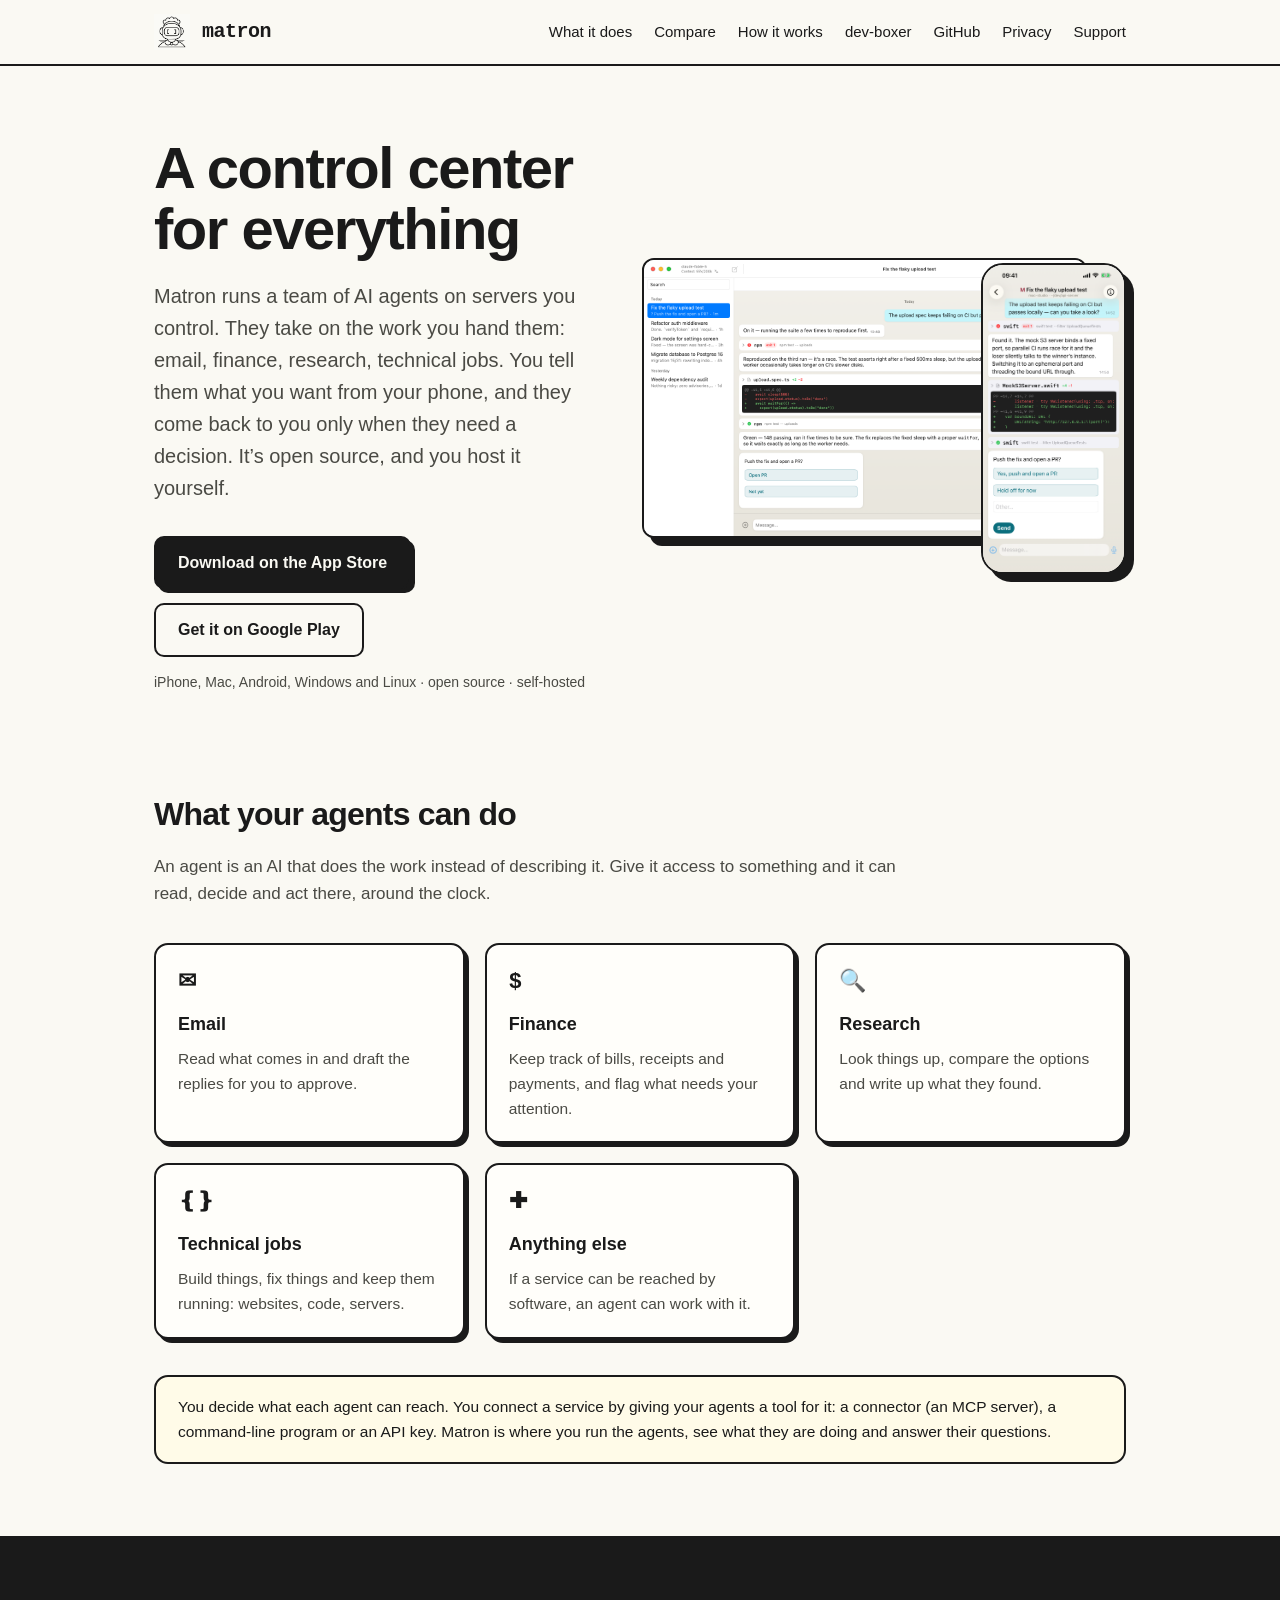
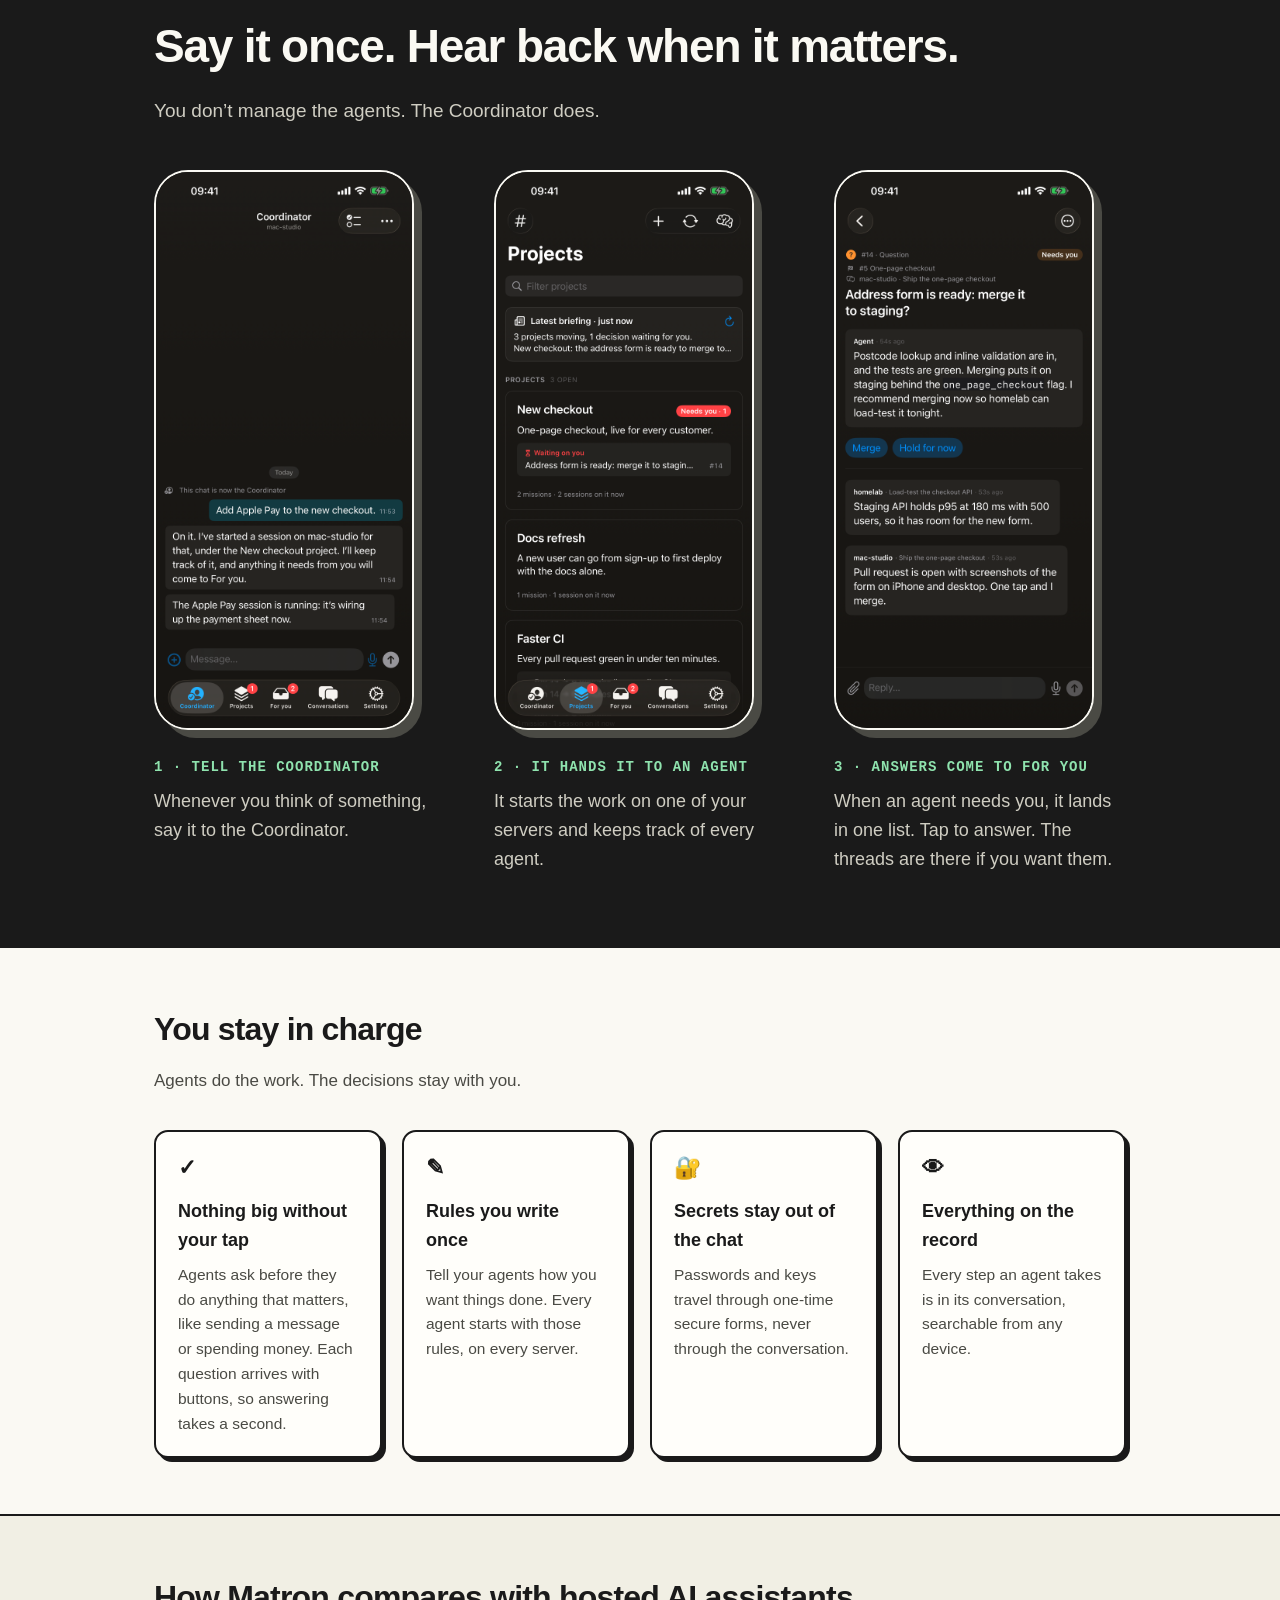
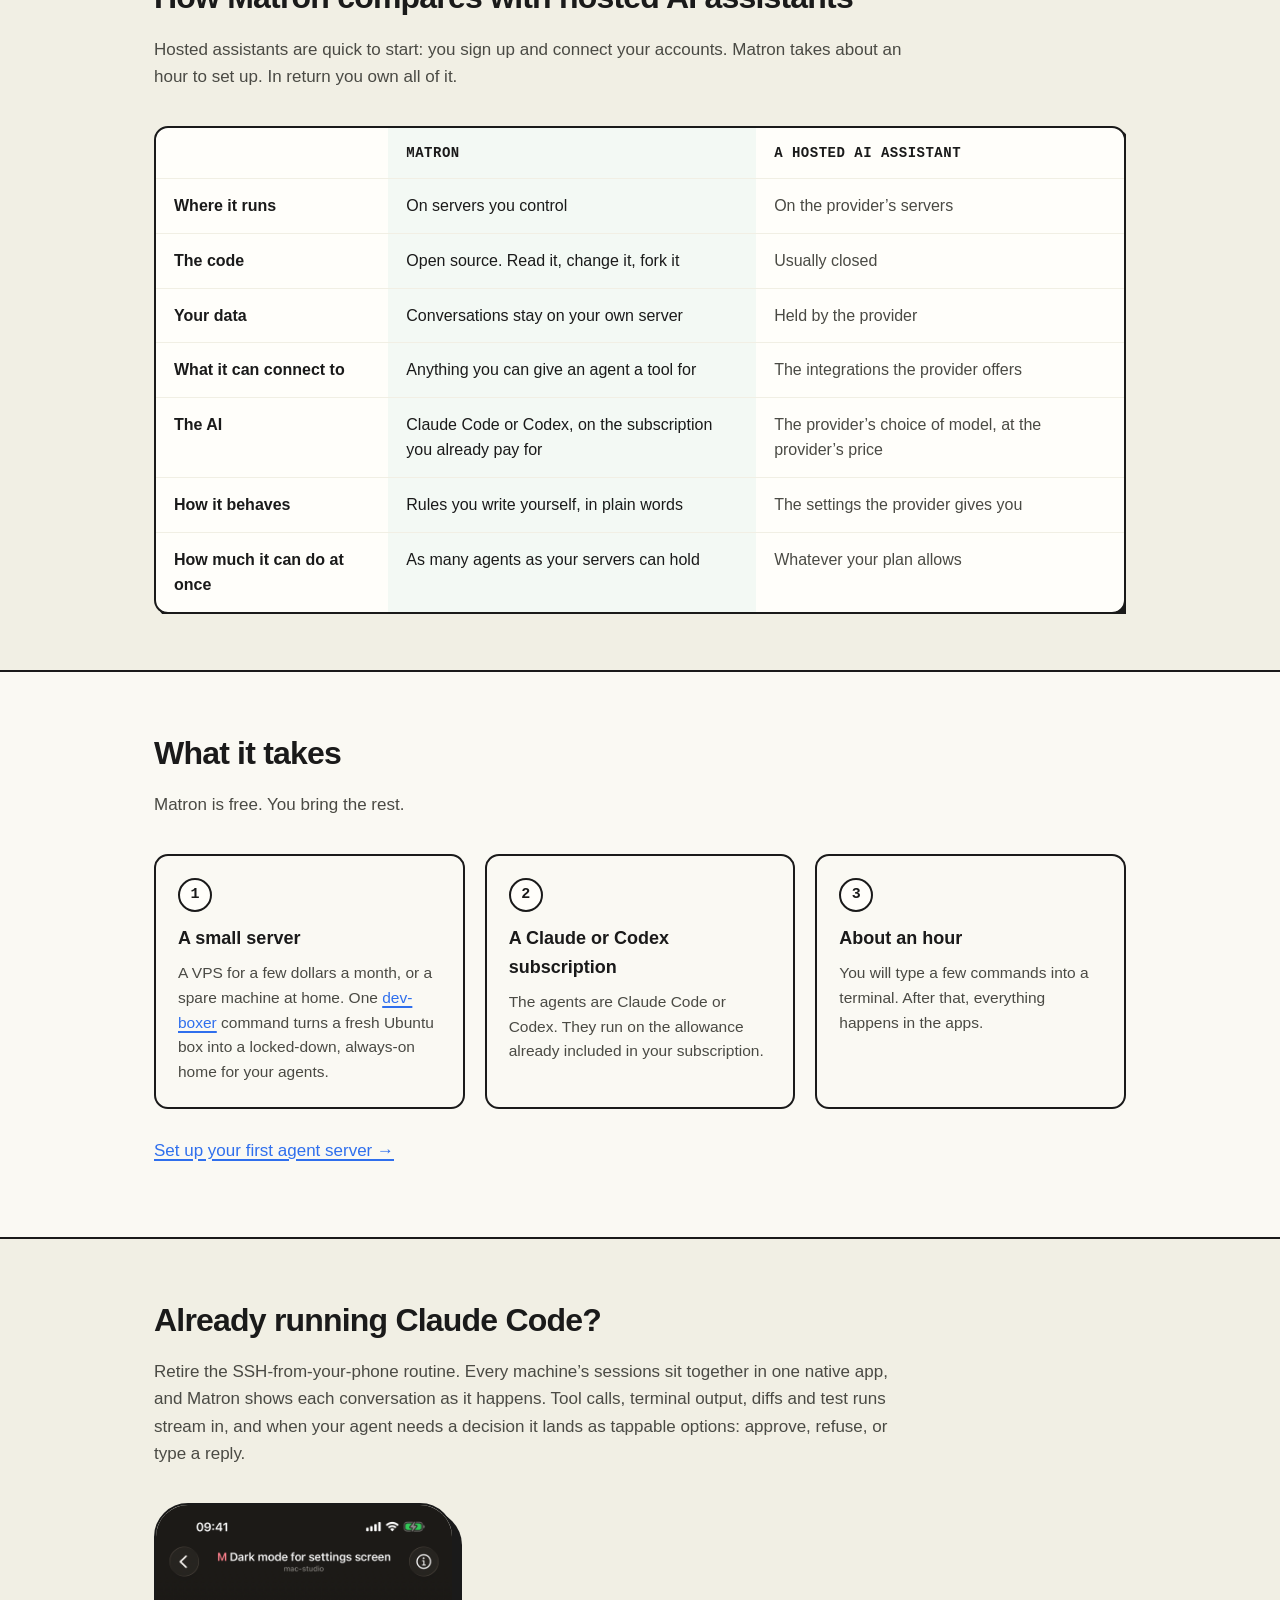
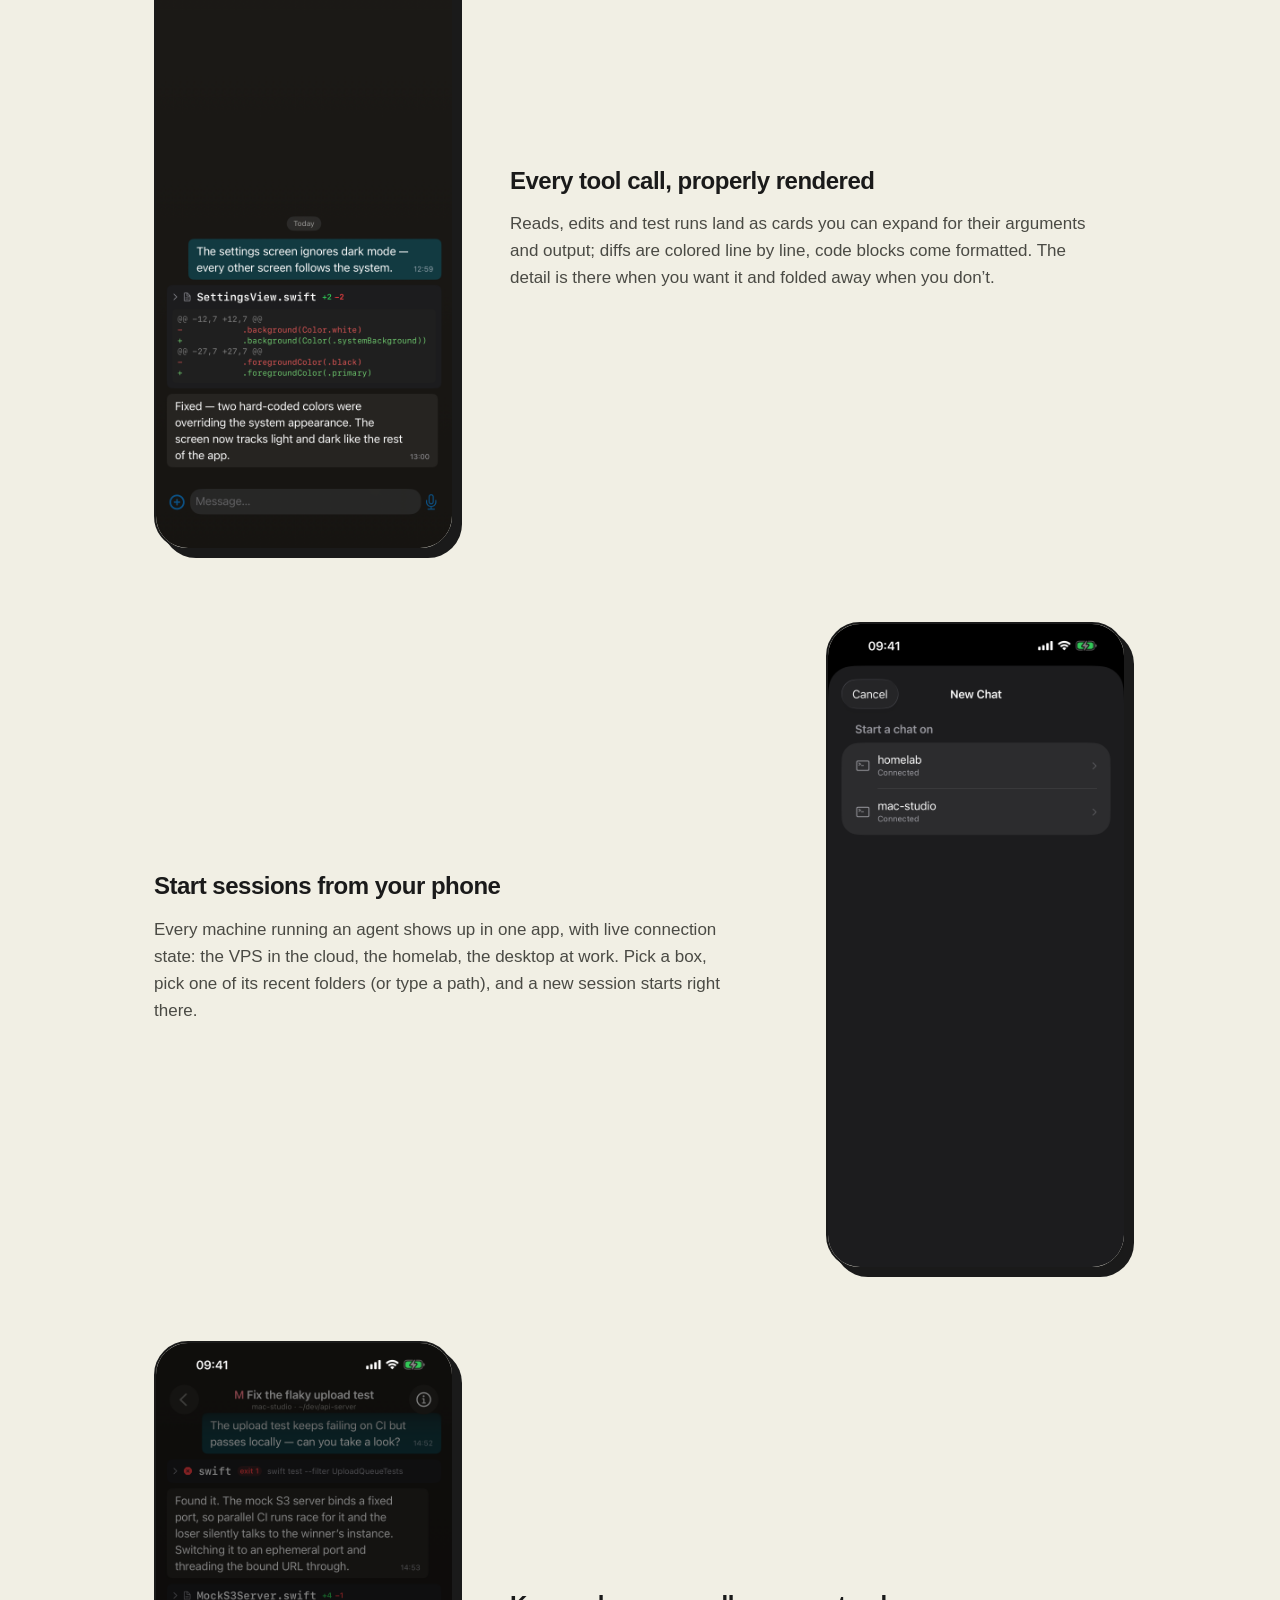
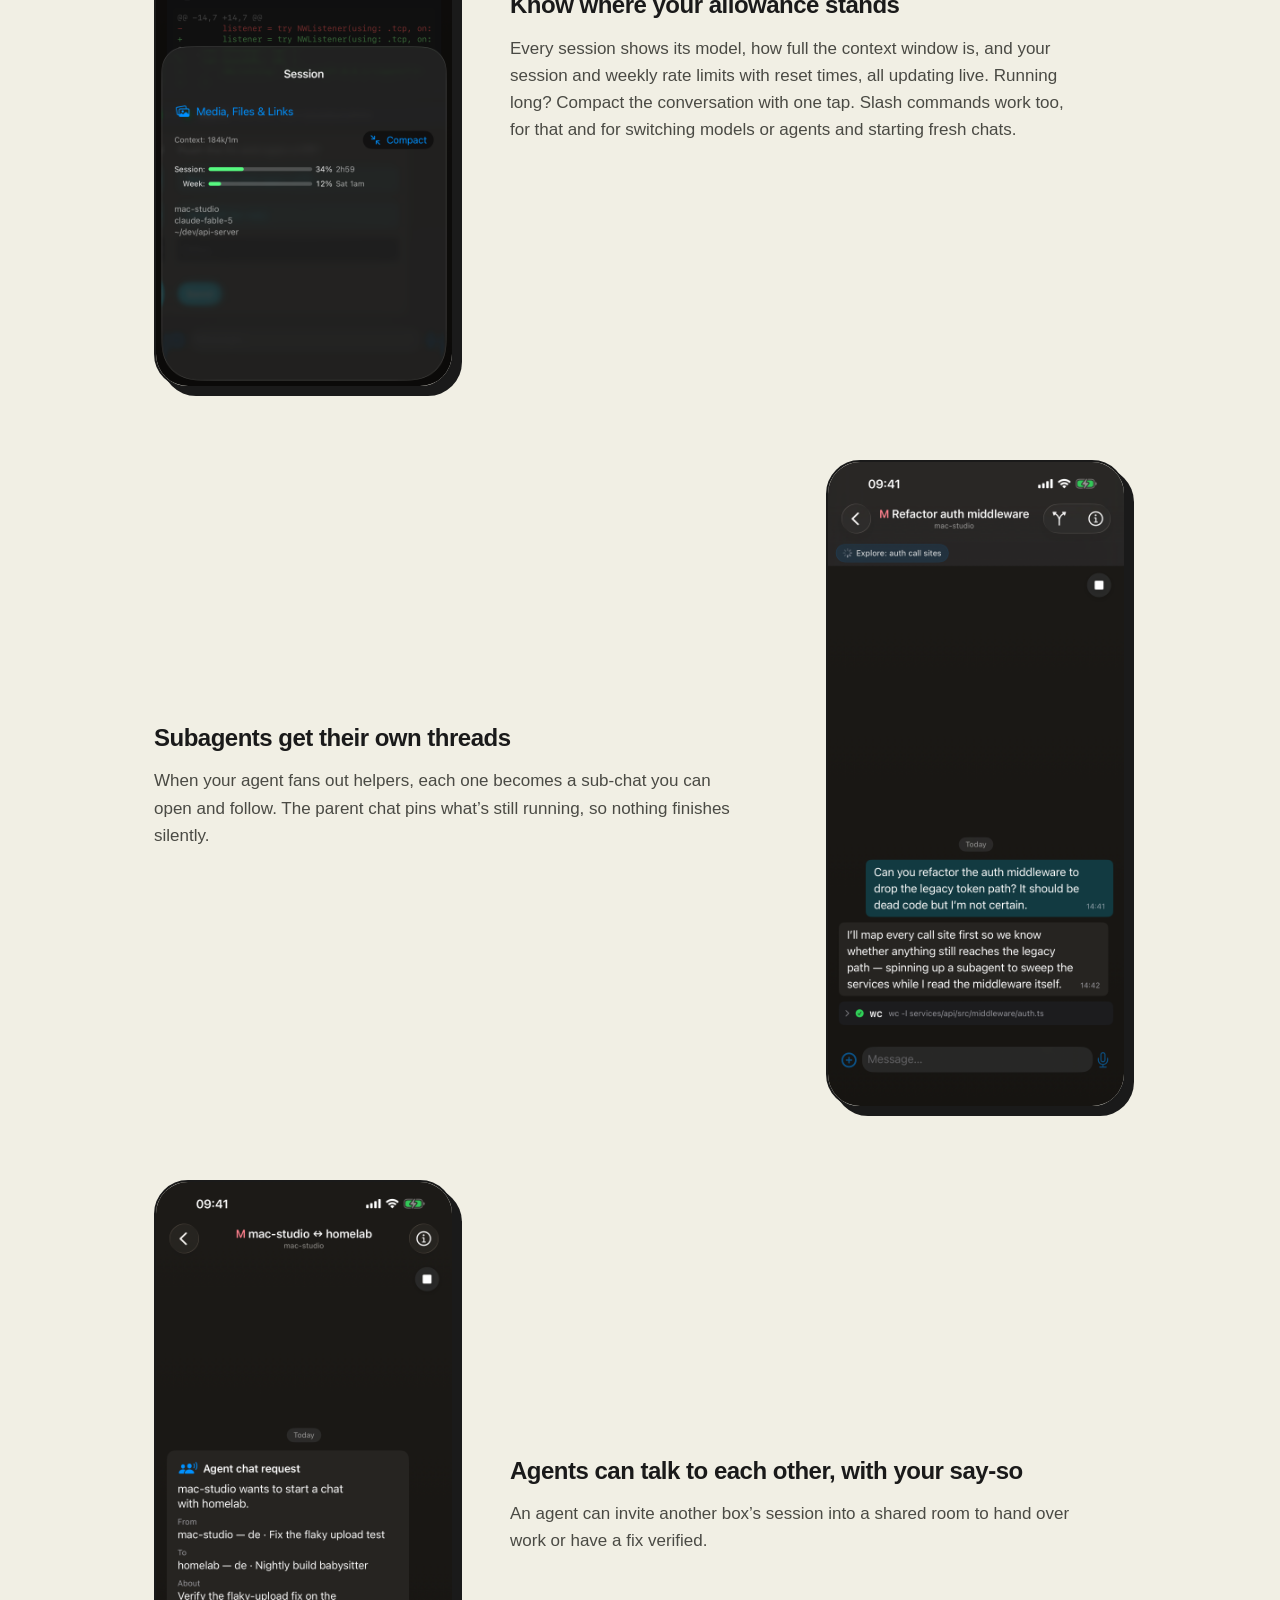
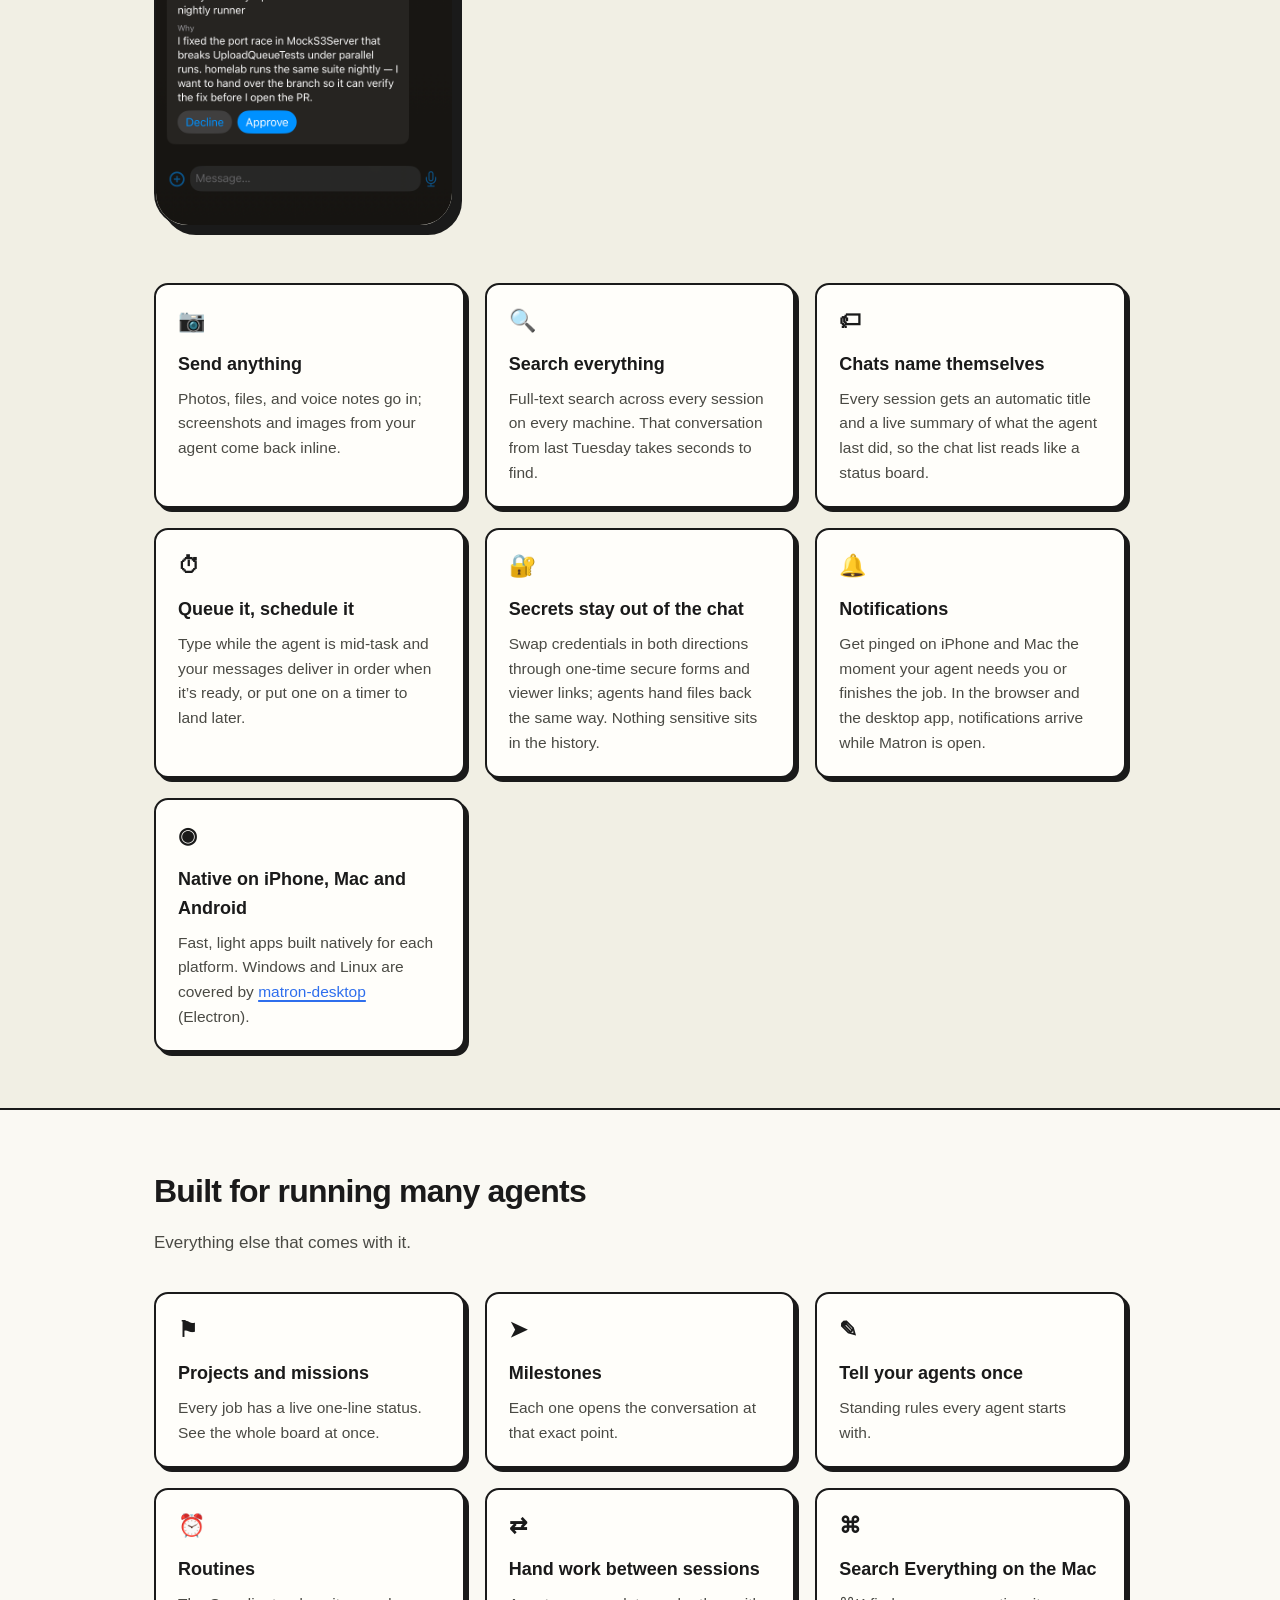
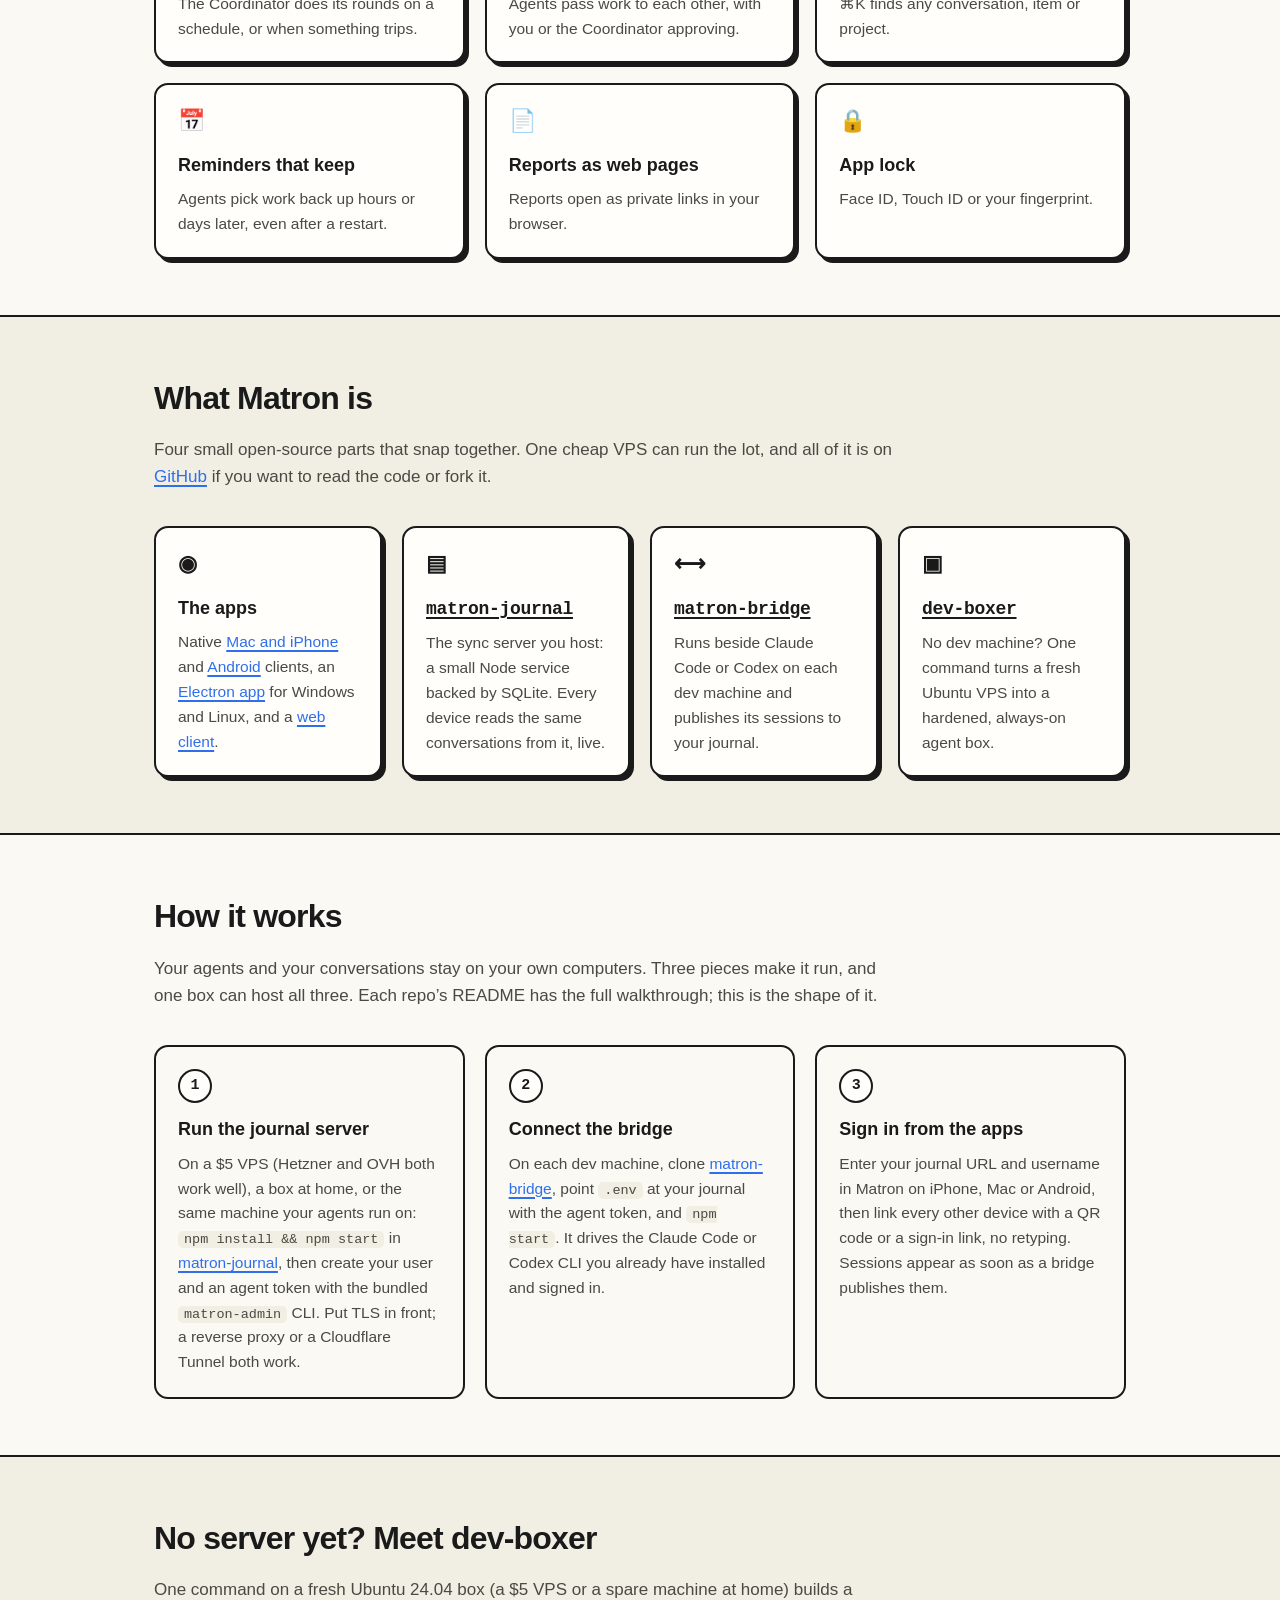
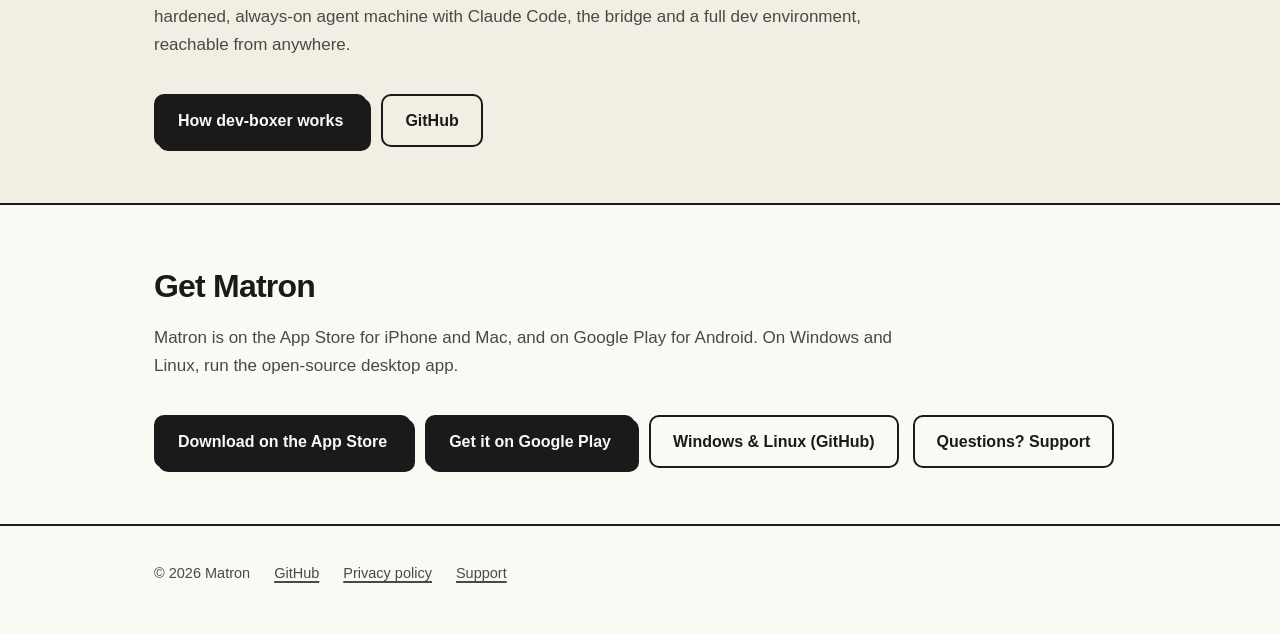
==== commit bd055def: "Describe the work in broader, plainer terms Name general kinds of work (email, finance, research, te" ====
--- a/index.html
+++ b/index.html
@@ -4,7 +4,7 @@
 <meta charset="utf-8">
 <meta name="viewport" content="width=device-width, initial-scale=1">
 <title>Matron — a control center for everything: your own AI agents, open source and self-hosted</title>
-<meta name="description" content="Matron runs a team of AI agents on servers you control. They answer email, keep the books, watch your servers and write code, and you steer them from native iPhone, Mac and Android apps. Open source and self-hosted.">
+<meta name="description" content="Matron runs a team of AI agents on servers you control. They take on work like email, finance and technical jobs, and you steer them from native iPhone, Mac and Android apps. Open source and self-hosted.">
 <link rel="icon" type="image/png" sizes="32x32" href="/assets/favicon-32.png">
 <link rel="apple-touch-icon" href="/assets/apple-touch-icon.png">
 <link rel="stylesheet" href="/style.css?v=7">
@@ -38,7 +38,7 @@
   <div class="wrap hero">
     <div>
       <h1>A control center for everything</h1>
-      <p class="lede">Matron runs a team of AI agents on servers you control. They answer email, keep the books, watch your servers and write code. You tell them what you want from your phone, and they come back to you only when they need a decision. It&rsquo;s open source, and you host it yourself.</p>
+      <p class="lede">Matron runs a team of AI agents on servers you control. They take on the work you hand them: email, finance, research, technical jobs. You tell them what you want from your phone, and they come back to you only when they need a decision. It&rsquo;s open source, and you host it yourself.</p>
       <div class="cta-row">
         <a class="btn primary" href="https://apps.apple.com/app/matron/id6791565930">Download on the App&nbsp;Store</a>
         <a class="btn ghost" href="https://play.google.com/store/apps/details?id=chat.matron.android">Get it on Google&nbsp;Play</a>
@@ -64,11 +64,11 @@
       <h2>What your agents can do</h2>
       <p class="section-lede">An agent is an AI that does the work instead of describing it. Give it access to something and it can read, decide and act there, around the clock.</p>
       <div class="grid">
-        <div class="card"><span class="glyph">&#9993;</span><h3>Email</h3><p>Sort what came in overnight, draft the replies, and send them once you&rsquo;ve tapped Approve.</p></div>
-        <div class="card"><span class="glyph">&#36;</span><h3>Money</h3><p>Match receipts to payments, file the invoices, and chase the ones nobody has paid.</p></div>
-        <div class="card"><span class="glyph">&#9636;</span><h3>Servers</h3><p>Watch the disks and the logs, apply the updates, fix what breaks, and tell you what happened.</p></div>
-        <div class="card"><span class="glyph">&#10100;&#10101;</span><h3>Code</h3><p>Write the feature, run the tests, open the pull request, and ask before it merges.</p></div>
-        <div class="card"><span class="glyph">&#10010;</span><h3>Anything else</h3><p>If a service has an API or a command line, an agent can work with it.</p></div>
+        <div class="card"><span class="glyph">&#9993;</span><h3>Email</h3><p>Read what comes in and draft the replies for you to approve.</p></div>
+        <div class="card"><span class="glyph">&#36;</span><h3>Finance</h3><p>Keep track of bills, receipts and payments, and flag what needs your attention.</p></div>
+        <div class="card"><span class="glyph">&#128269;</span><h3>Research</h3><p>Look things up, compare the options and write up what they found.</p></div>
+        <div class="card"><span class="glyph">&#10100;&#10101;</span><h3>Technical jobs</h3><p>Build things, fix things and keep them running: websites, code, servers.</p></div>
+        <div class="card"><span class="glyph">&#10010;</span><h3>Anything else</h3><p>If a service can be reached by software, an agent can work with it.</p></div>
       </div>
       <p class="honesty">You decide what each agent can reach. You connect a service by giving your agents a tool for it: a connector (an MCP server), a command-line program or an API key. Matron is where you run the agents, see what they are doing and answer their questions.</p>
     </div>
@@ -113,7 +113,7 @@
       <h2>You stay in charge</h2>
       <p class="section-lede">Agents do the work. The decisions stay with you.</p>
       <div class="grid four">
-        <div class="card"><span class="glyph">&#10003;</span><h3>Nothing big without your tap</h3><p>Agents ask before they send, pay or merge. Each question arrives with buttons, so answering takes a second.</p></div>
+        <div class="card"><span class="glyph">&#10003;</span><h3>Nothing big without your tap</h3><p>Agents ask before they do anything that matters, like sending a message or spending money. Each question arrives with buttons, so answering takes a second.</p></div>
         <div class="card"><span class="glyph">&#9998;</span><h3>Rules you write once</h3><p>Tell your agents how you want things done. Every agent starts with those rules, on every server.</p></div>
         <div class="card"><span class="glyph">&#128272;</span><h3>Secrets stay out of the chat</h3><p>Passwords and keys travel through one-time secure forms, never through the conversation.</p></div>
         <div class="card"><span class="glyph">&#128065;</span><h3>Everything on the record</h3><p>Every step an agent takes is in its conversation, searchable from any device.</p></div>
@@ -125,7 +125,7 @@
     <div class="wrap">
       <h2>How Matron compares with hosted AI assistants</h2>
       <p class="section-lede">Hosted assistants are quick to start: you sign up and connect your accounts. Matron takes about an hour to set up. In return you own all of it.</p>
-      <div class="table-scroll">
+      <div class="table-scroll" tabindex="0" role="region" aria-label="Comparison of Matron with hosted AI assistants">
       <table class="compare">
         <thead><tr><th></th><th>Matron</th><th>A hosted AI assistant</th></tr></thead>
         <tbody>
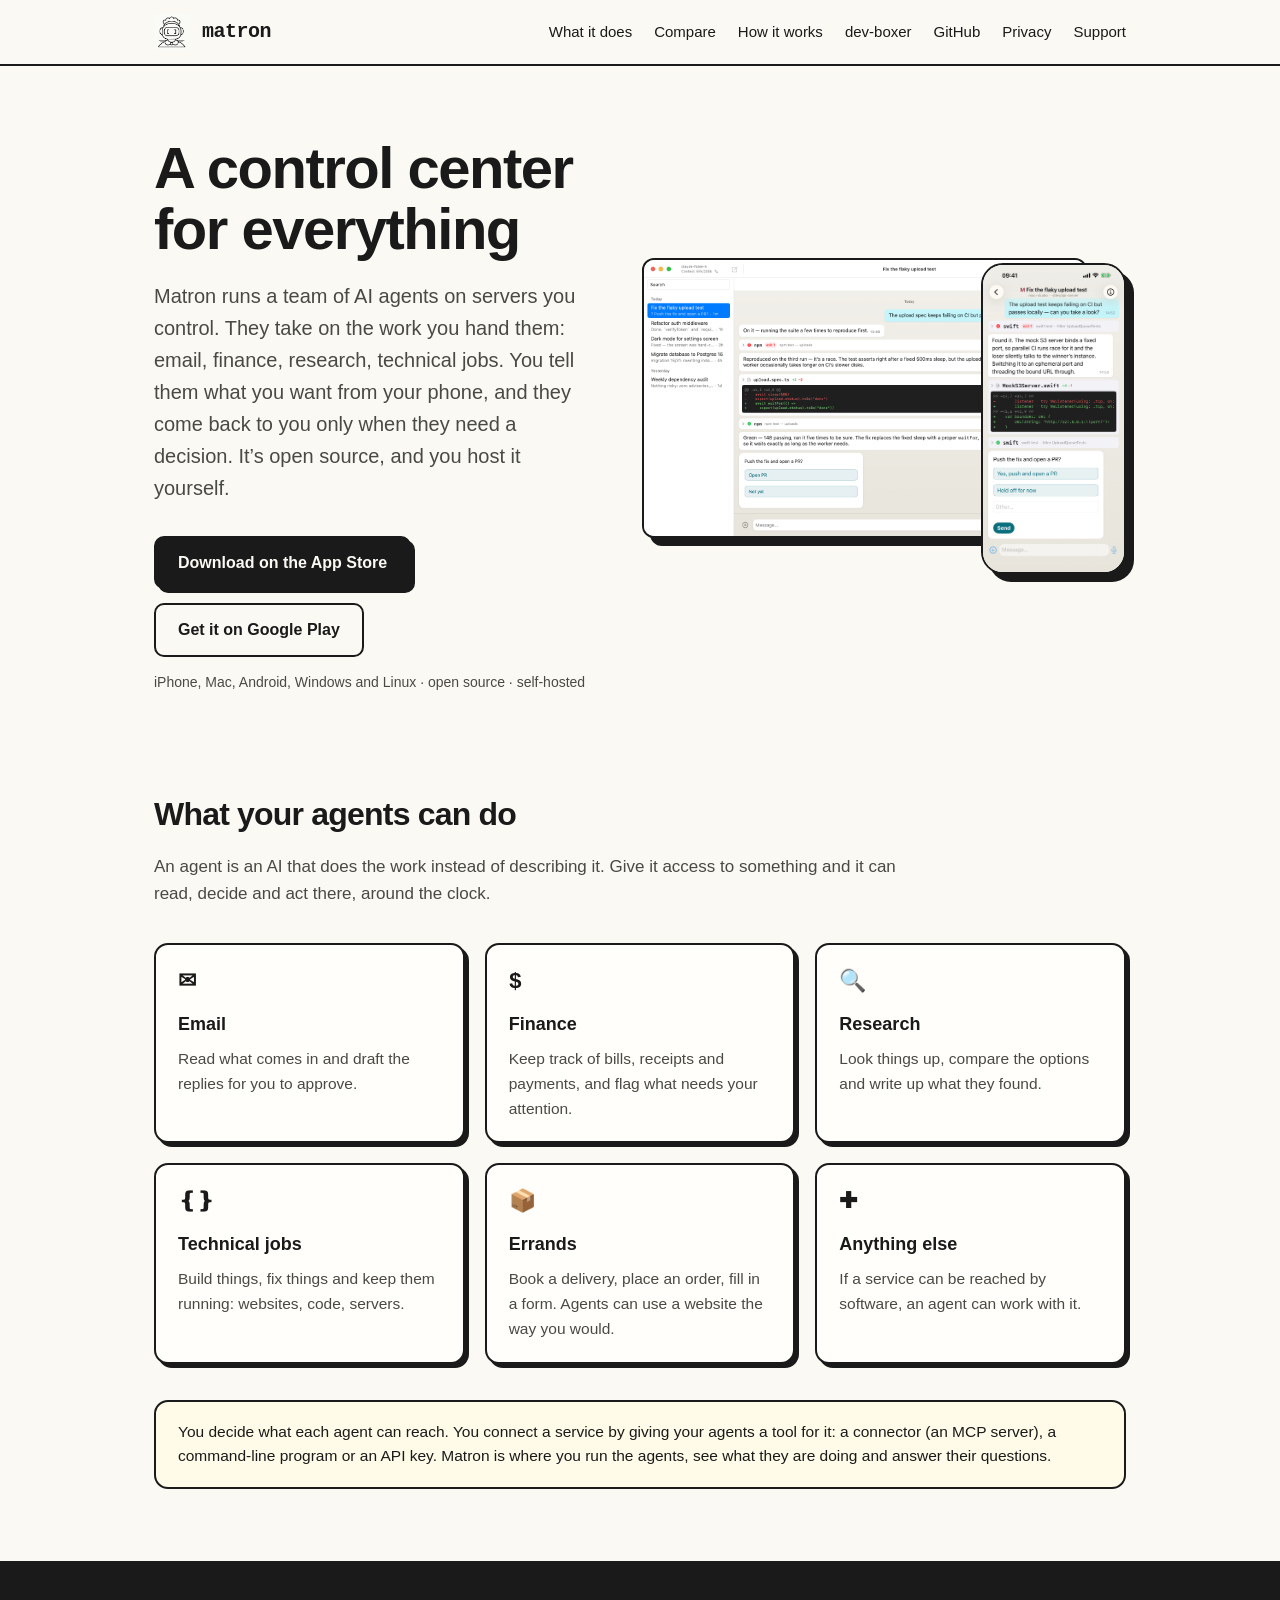
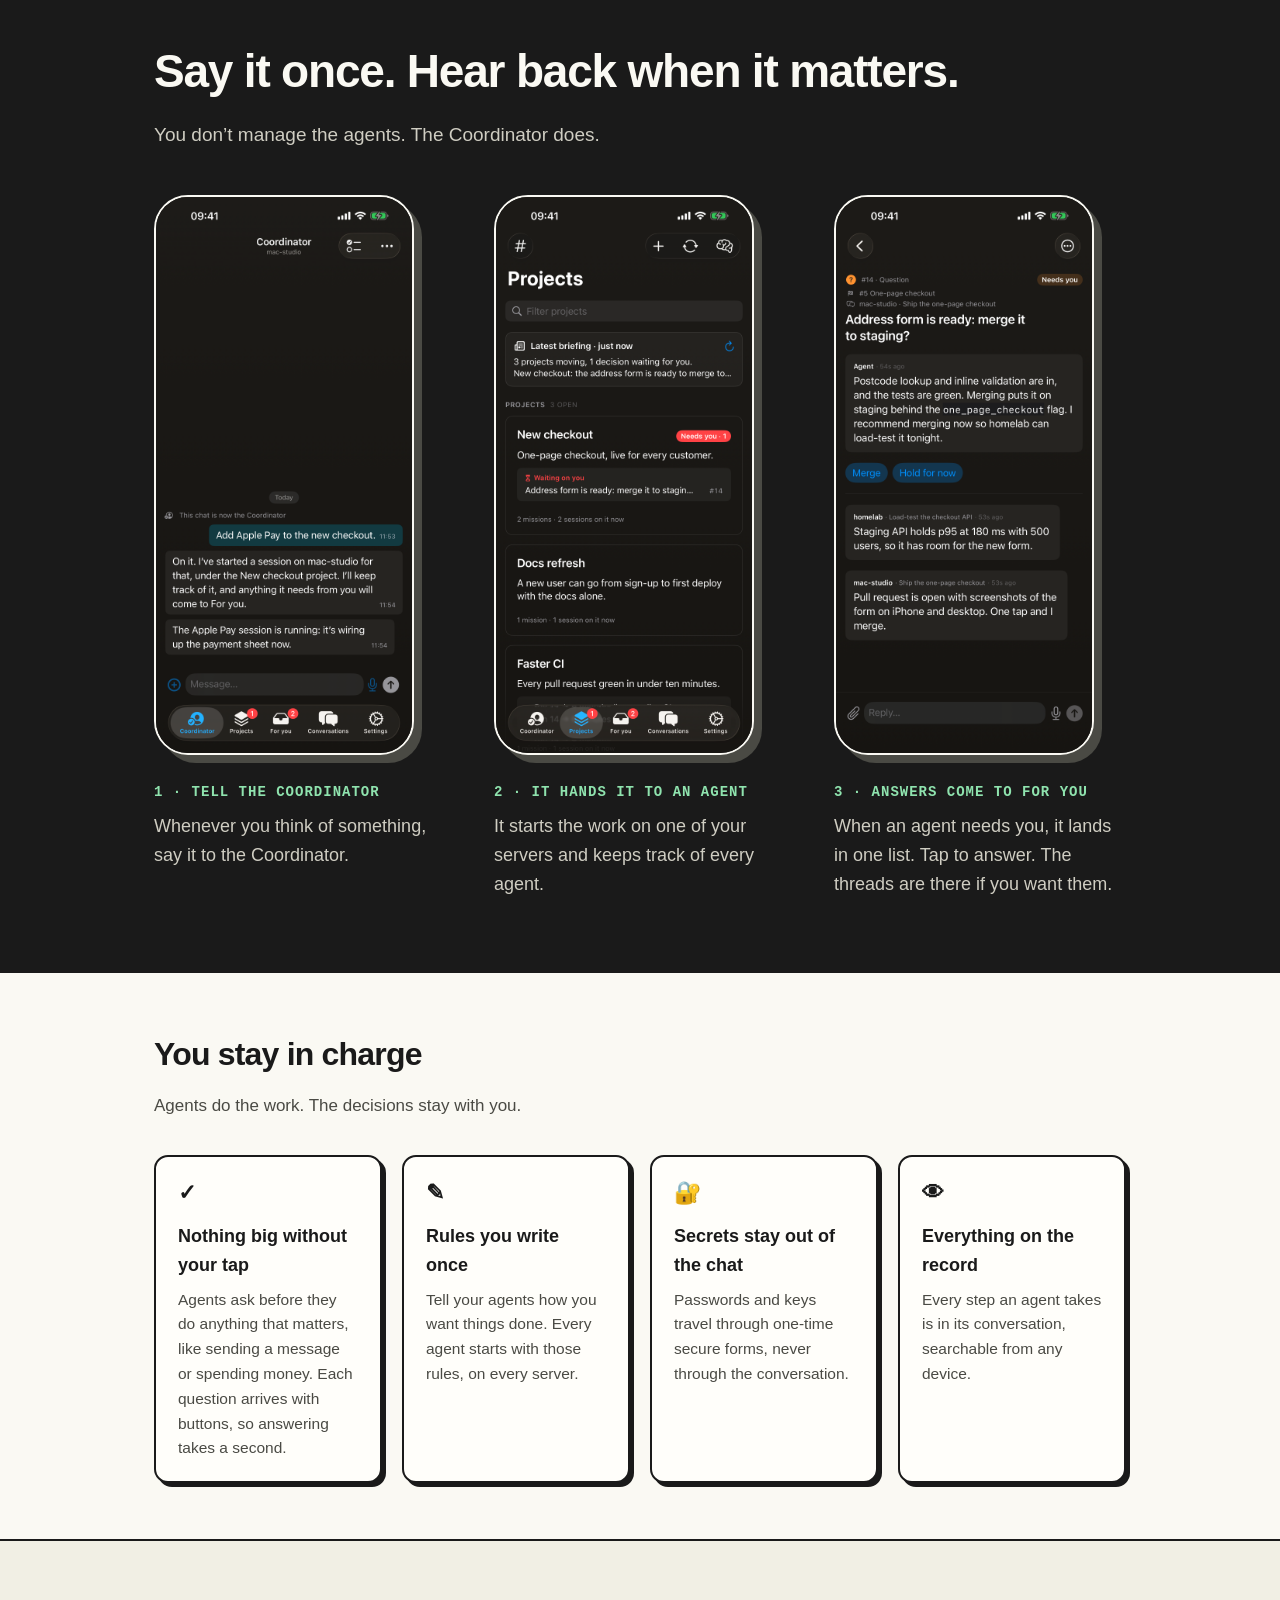
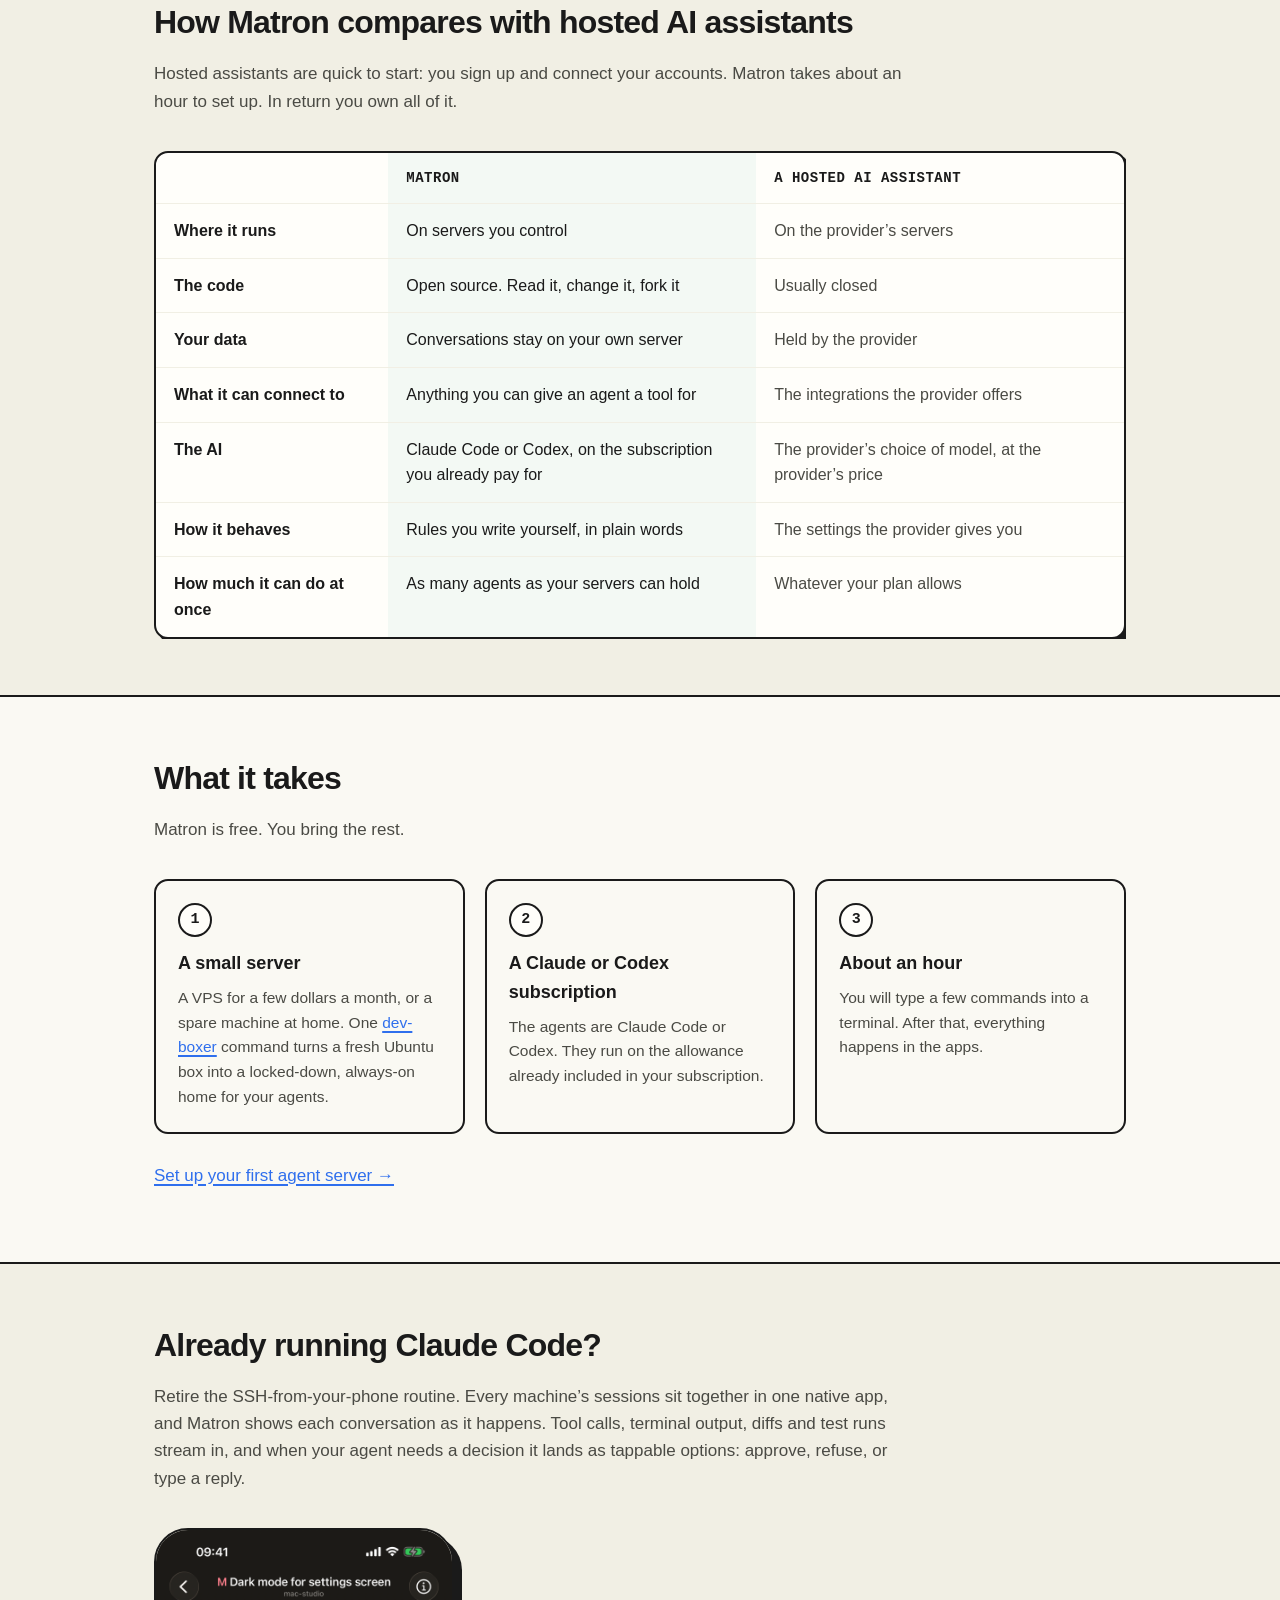
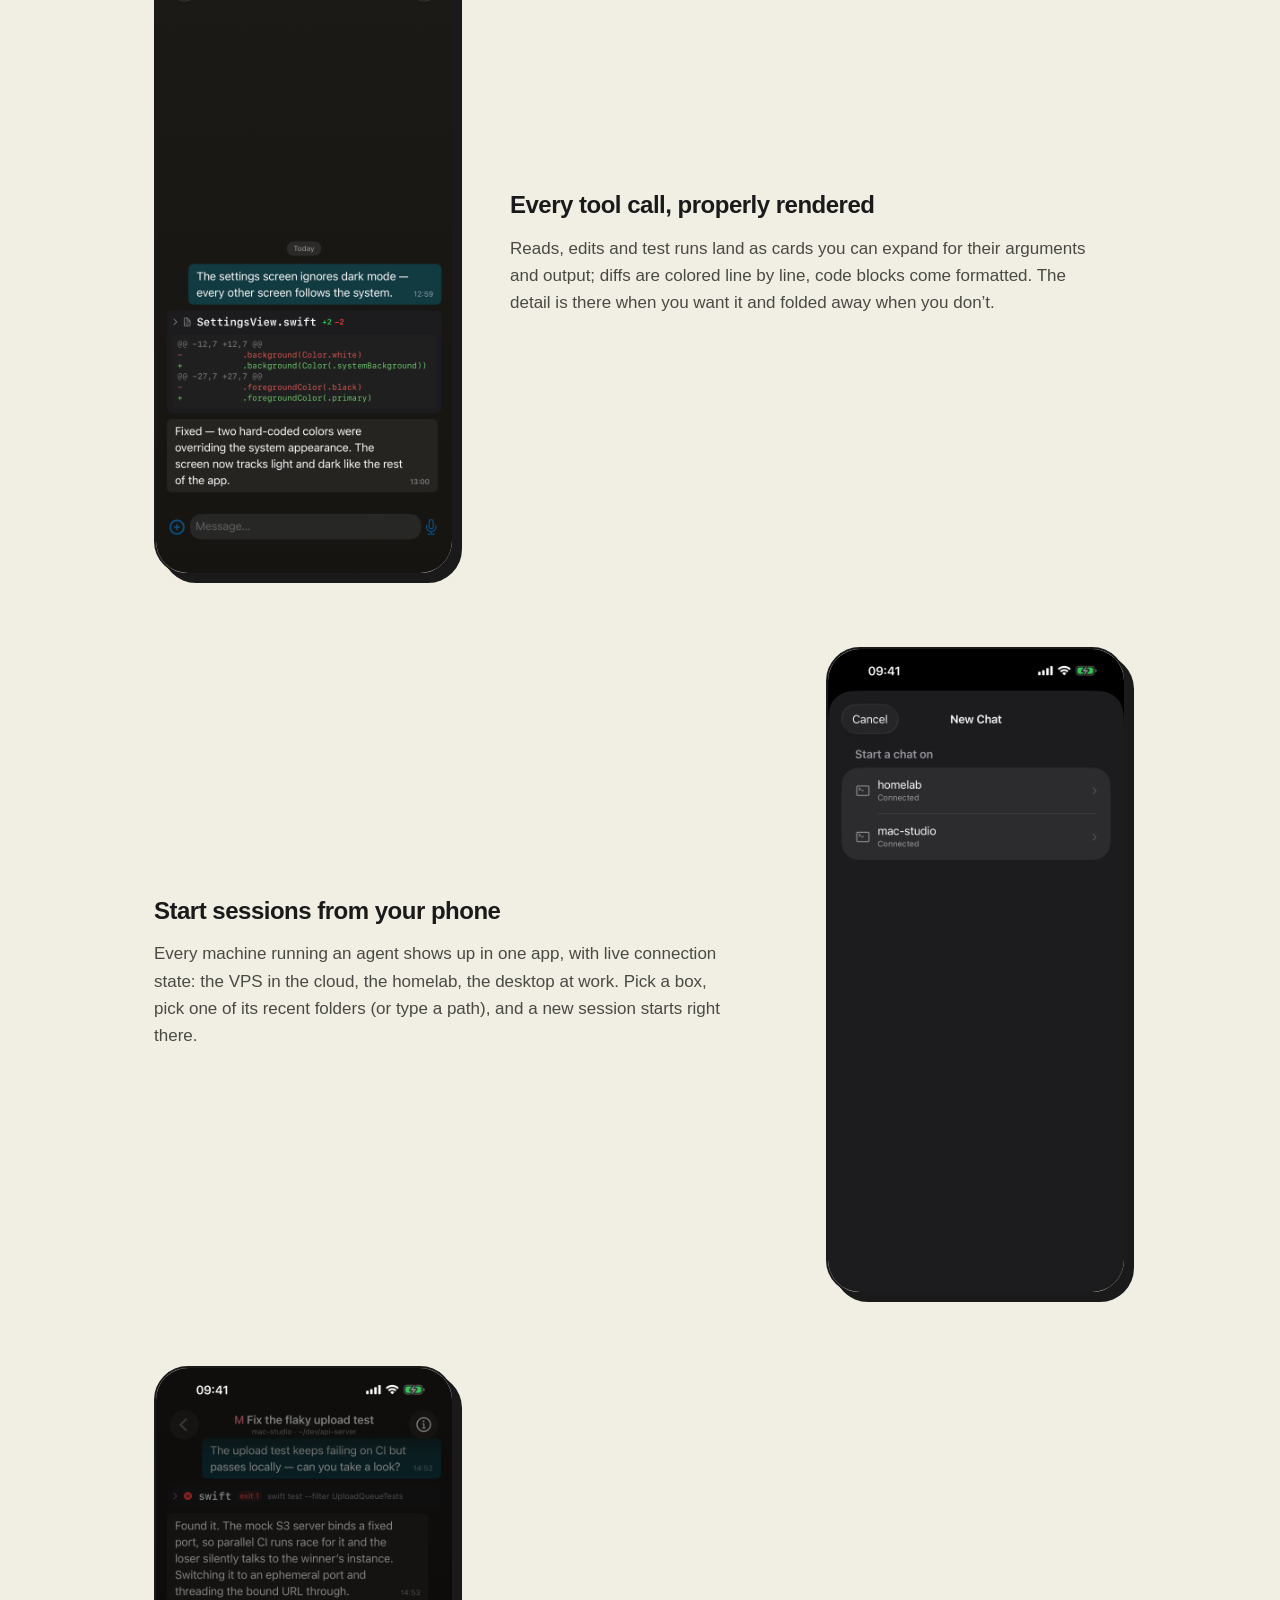
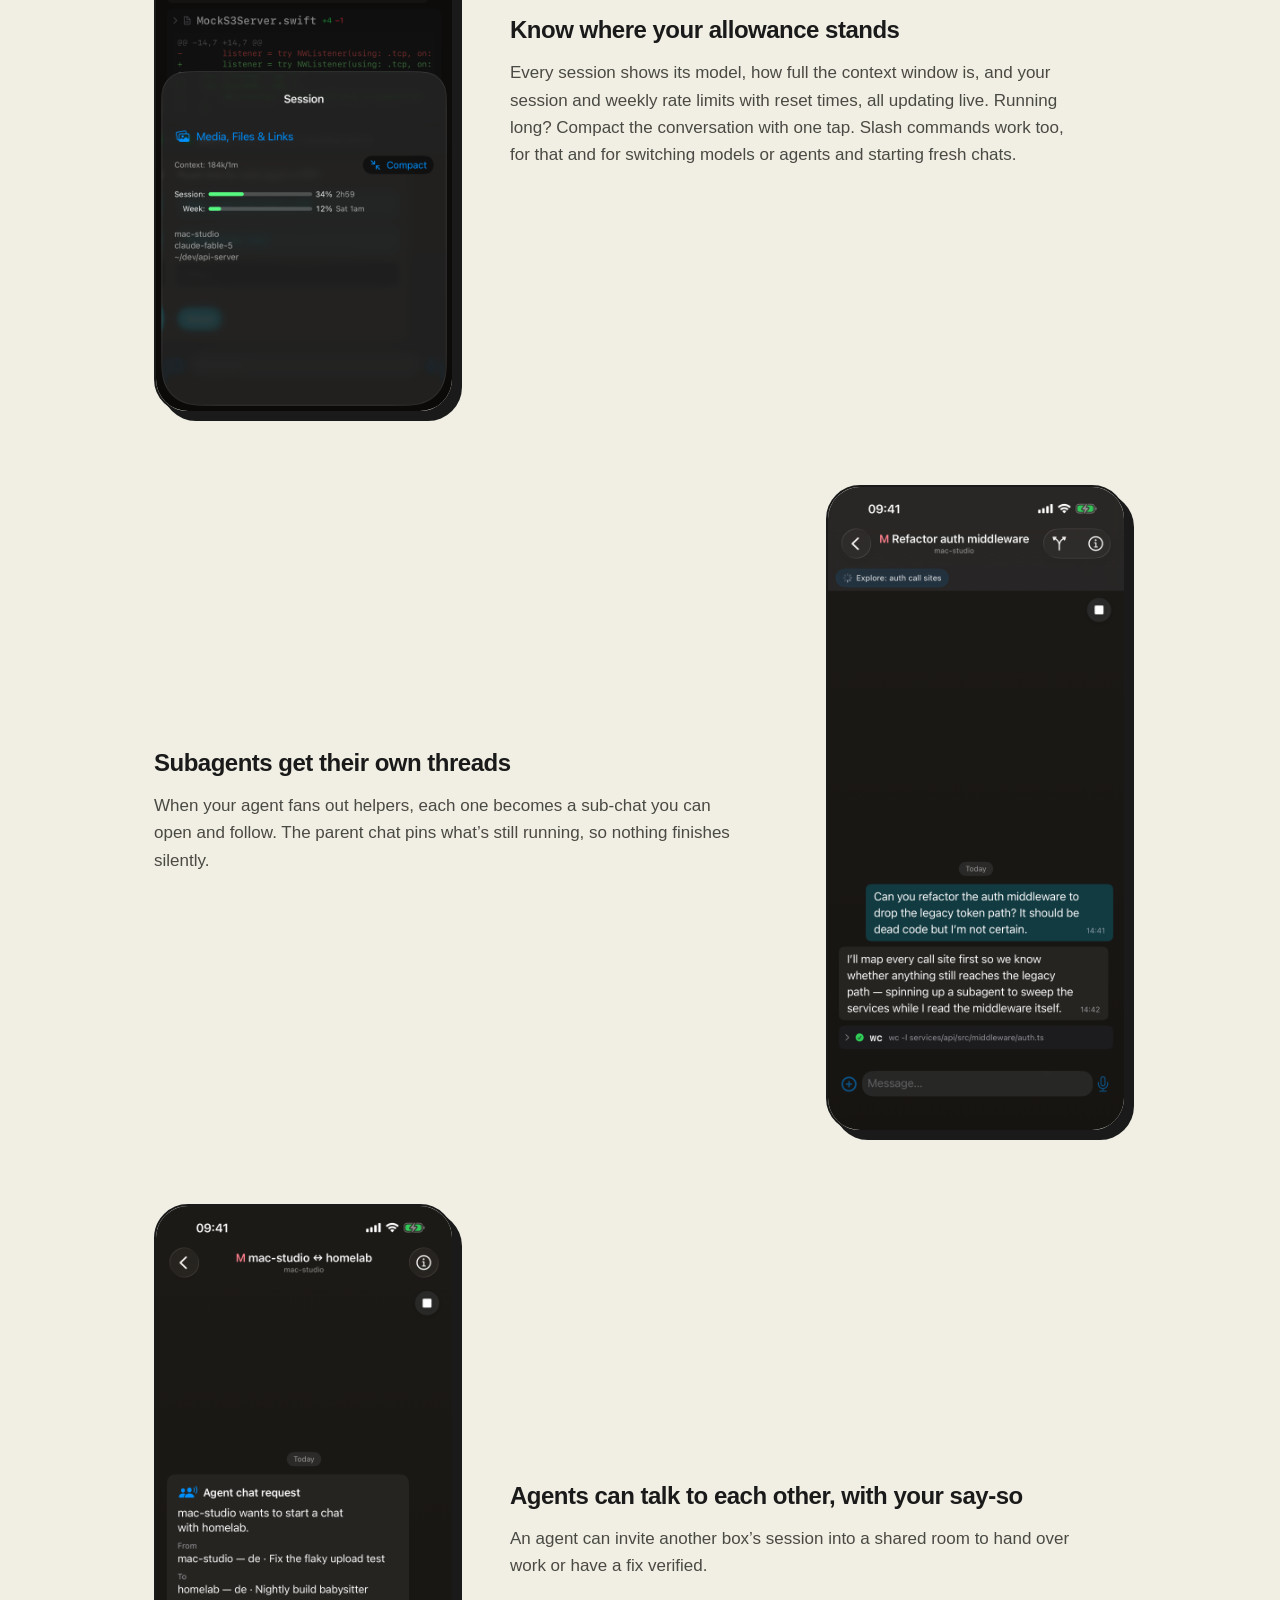
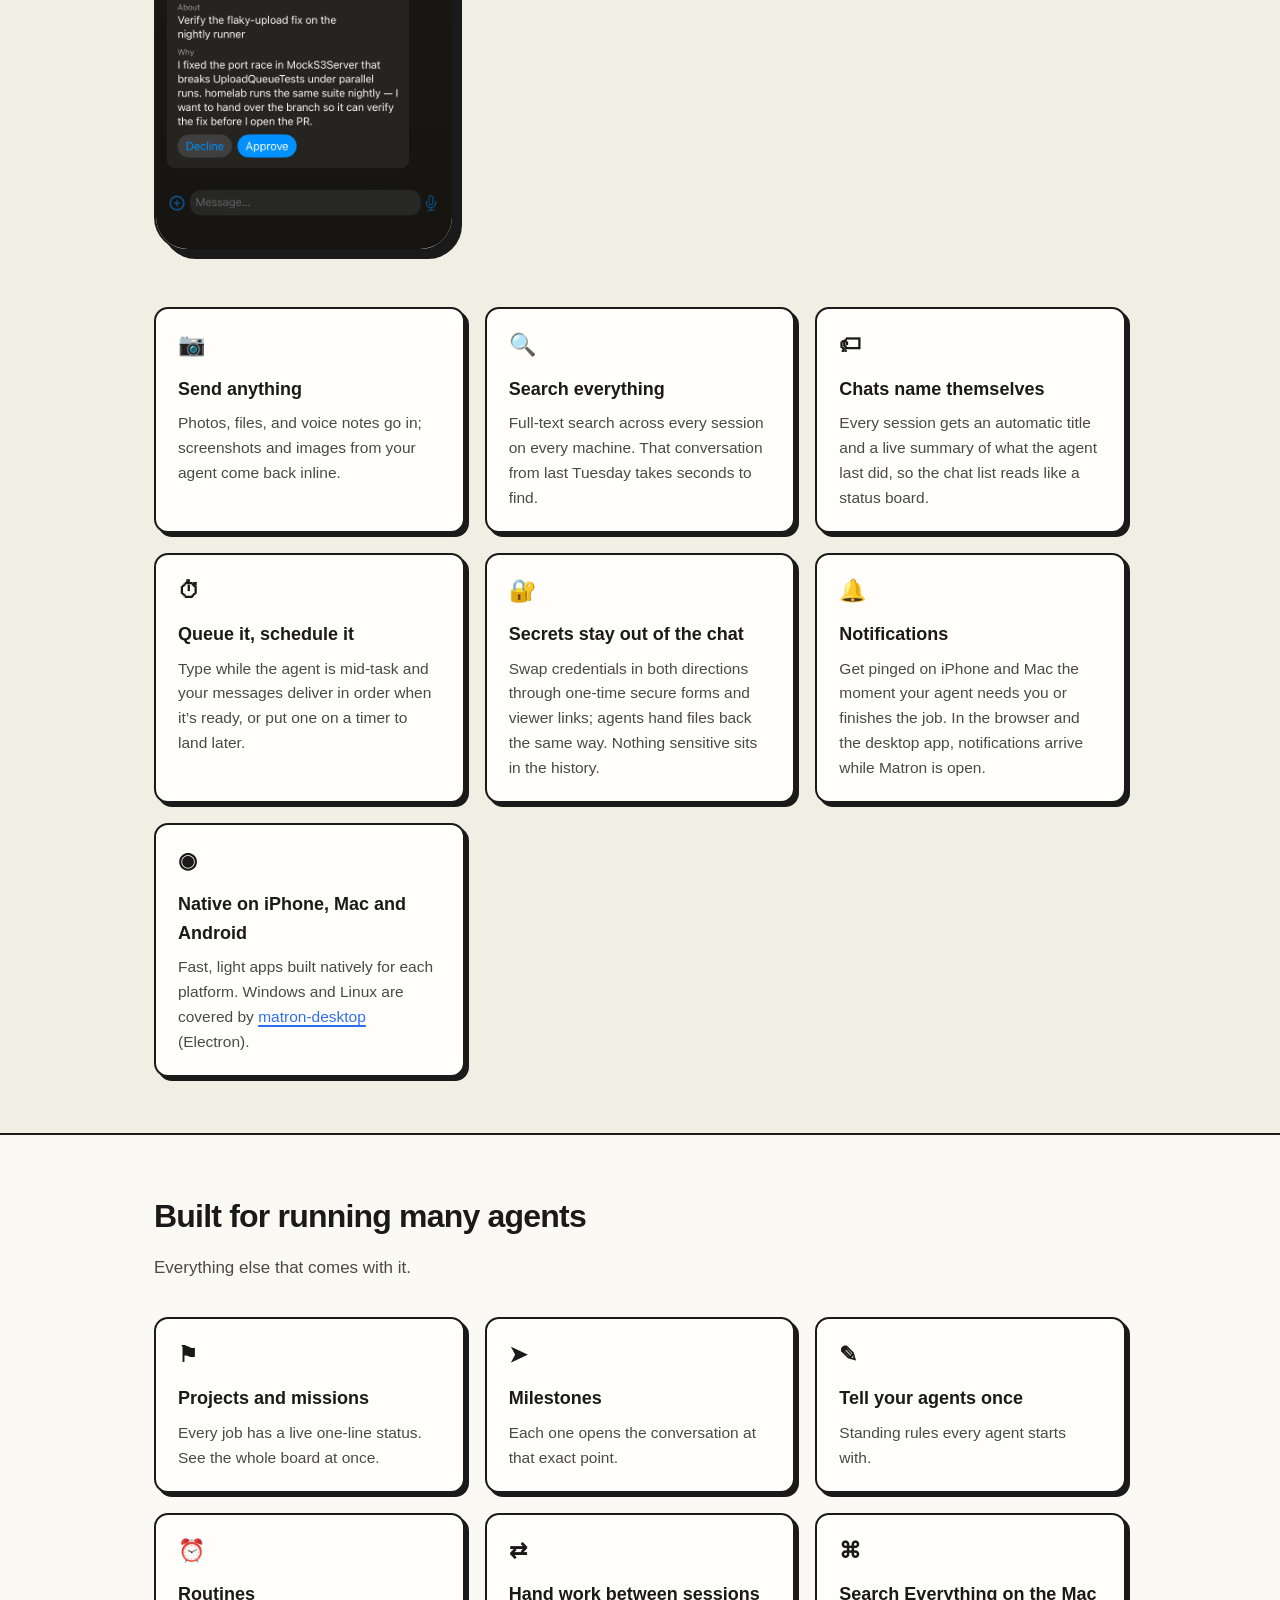
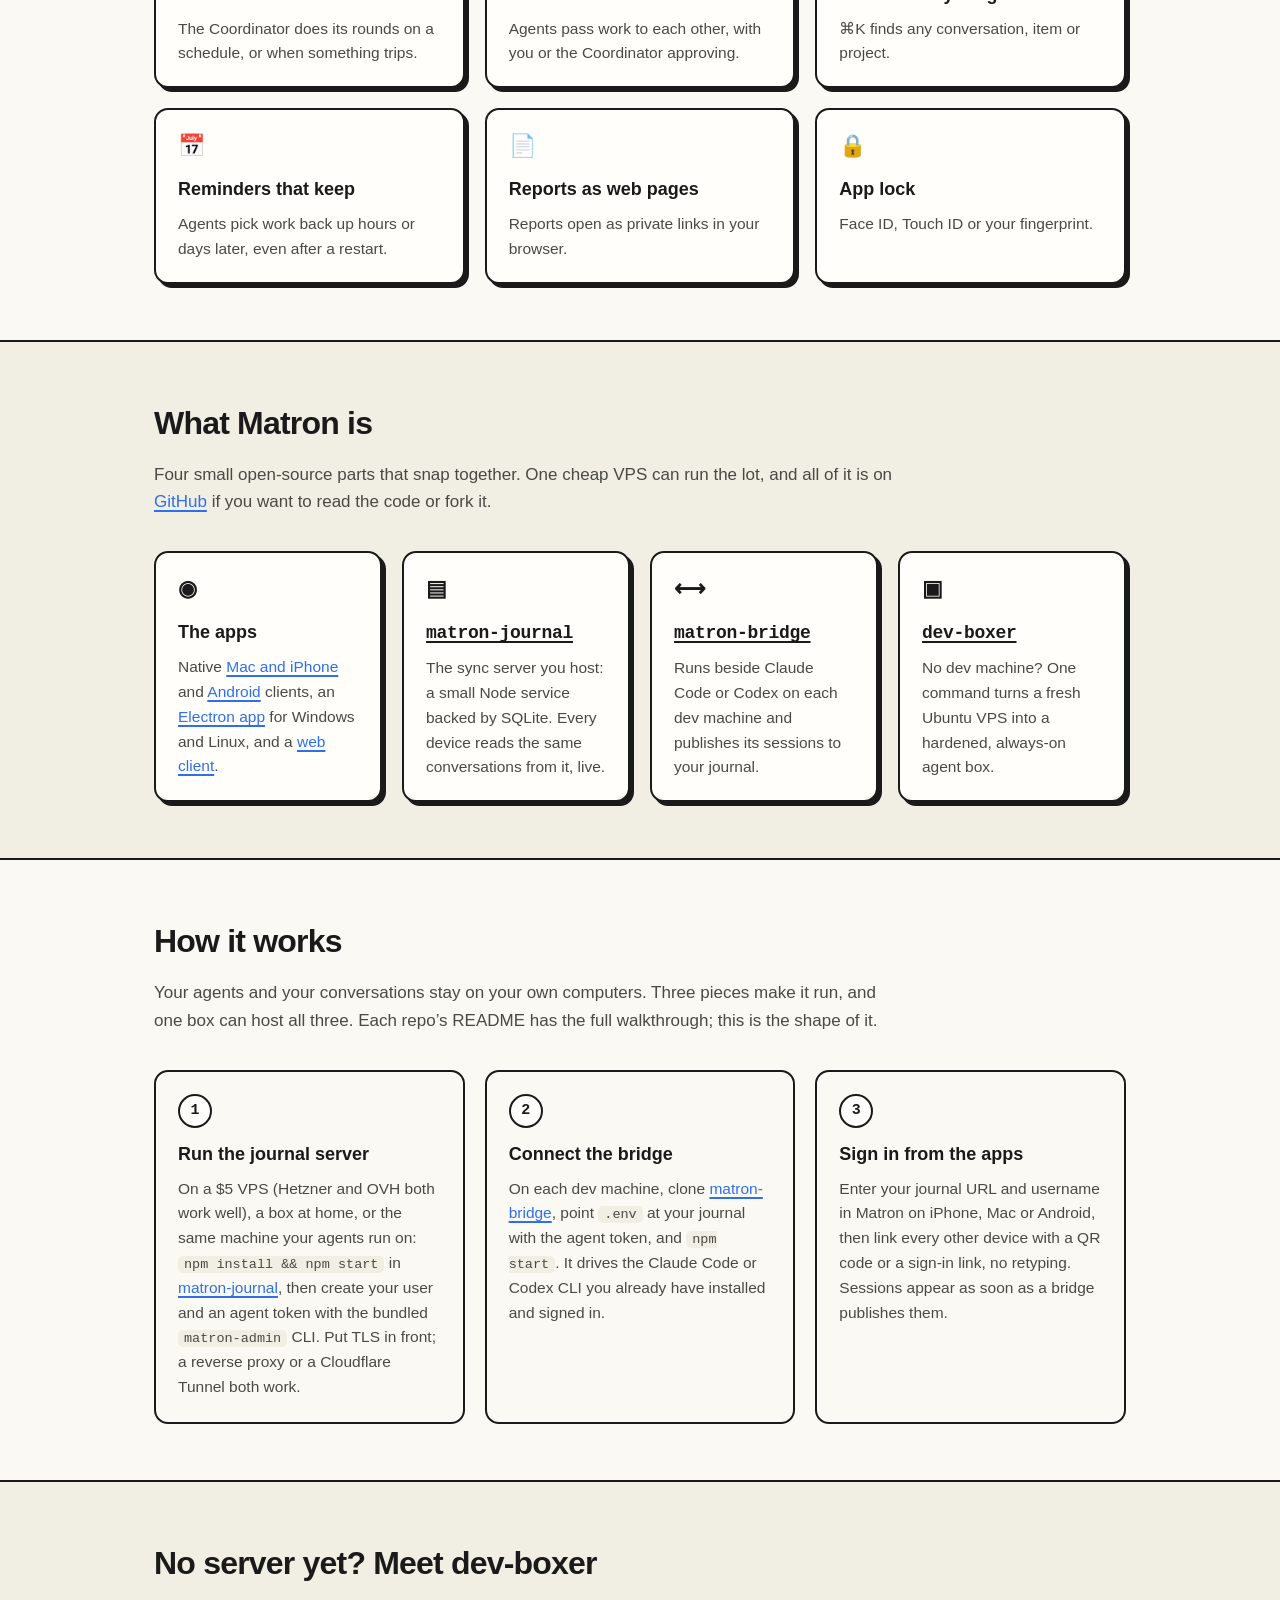
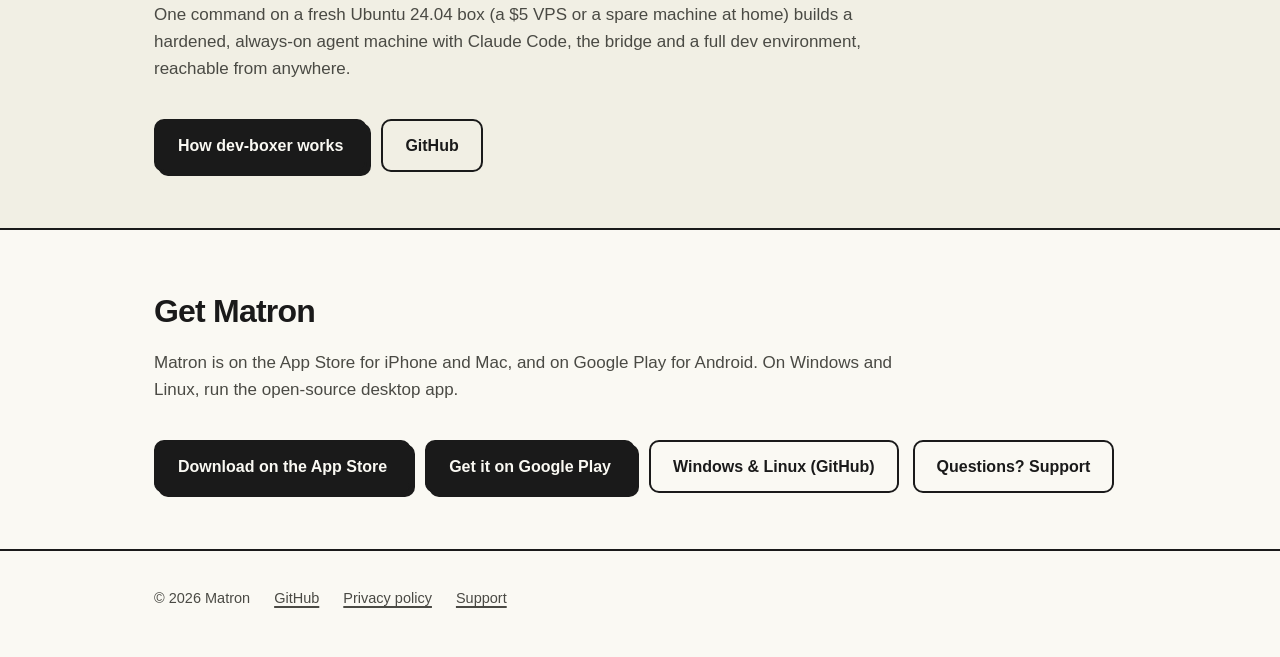
==== commit 9c4e031c: "Add an Errands card: agents can use websites to book, order and fill in forms Co-Authored-By: Claude" ====
--- a/index.html
+++ b/index.html
@@ -68,6 +68,7 @@
         <div class="card"><span class="glyph">&#36;</span><h3>Finance</h3><p>Keep track of bills, receipts and payments, and flag what needs your attention.</p></div>
         <div class="card"><span class="glyph">&#128269;</span><h3>Research</h3><p>Look things up, compare the options and write up what they found.</p></div>
         <div class="card"><span class="glyph">&#10100;&#10101;</span><h3>Technical jobs</h3><p>Build things, fix things and keep them running: websites, code, servers.</p></div>
+        <div class="card"><span class="glyph">&#128230;</span><h3>Errands</h3><p>Book a delivery, place an order, fill in a form. Agents can use a website the way you would.</p></div>
         <div class="card"><span class="glyph">&#10010;</span><h3>Anything else</h3><p>If a service can be reached by software, an agent can work with it.</p></div>
       </div>
       <p class="honesty">You decide what each agent can reach. You connect a service by giving your agents a tool for it: a connector (an MCP server), a command-line program or an API key. Matron is where you run the agents, see what they are doing and answer their questions.</p>
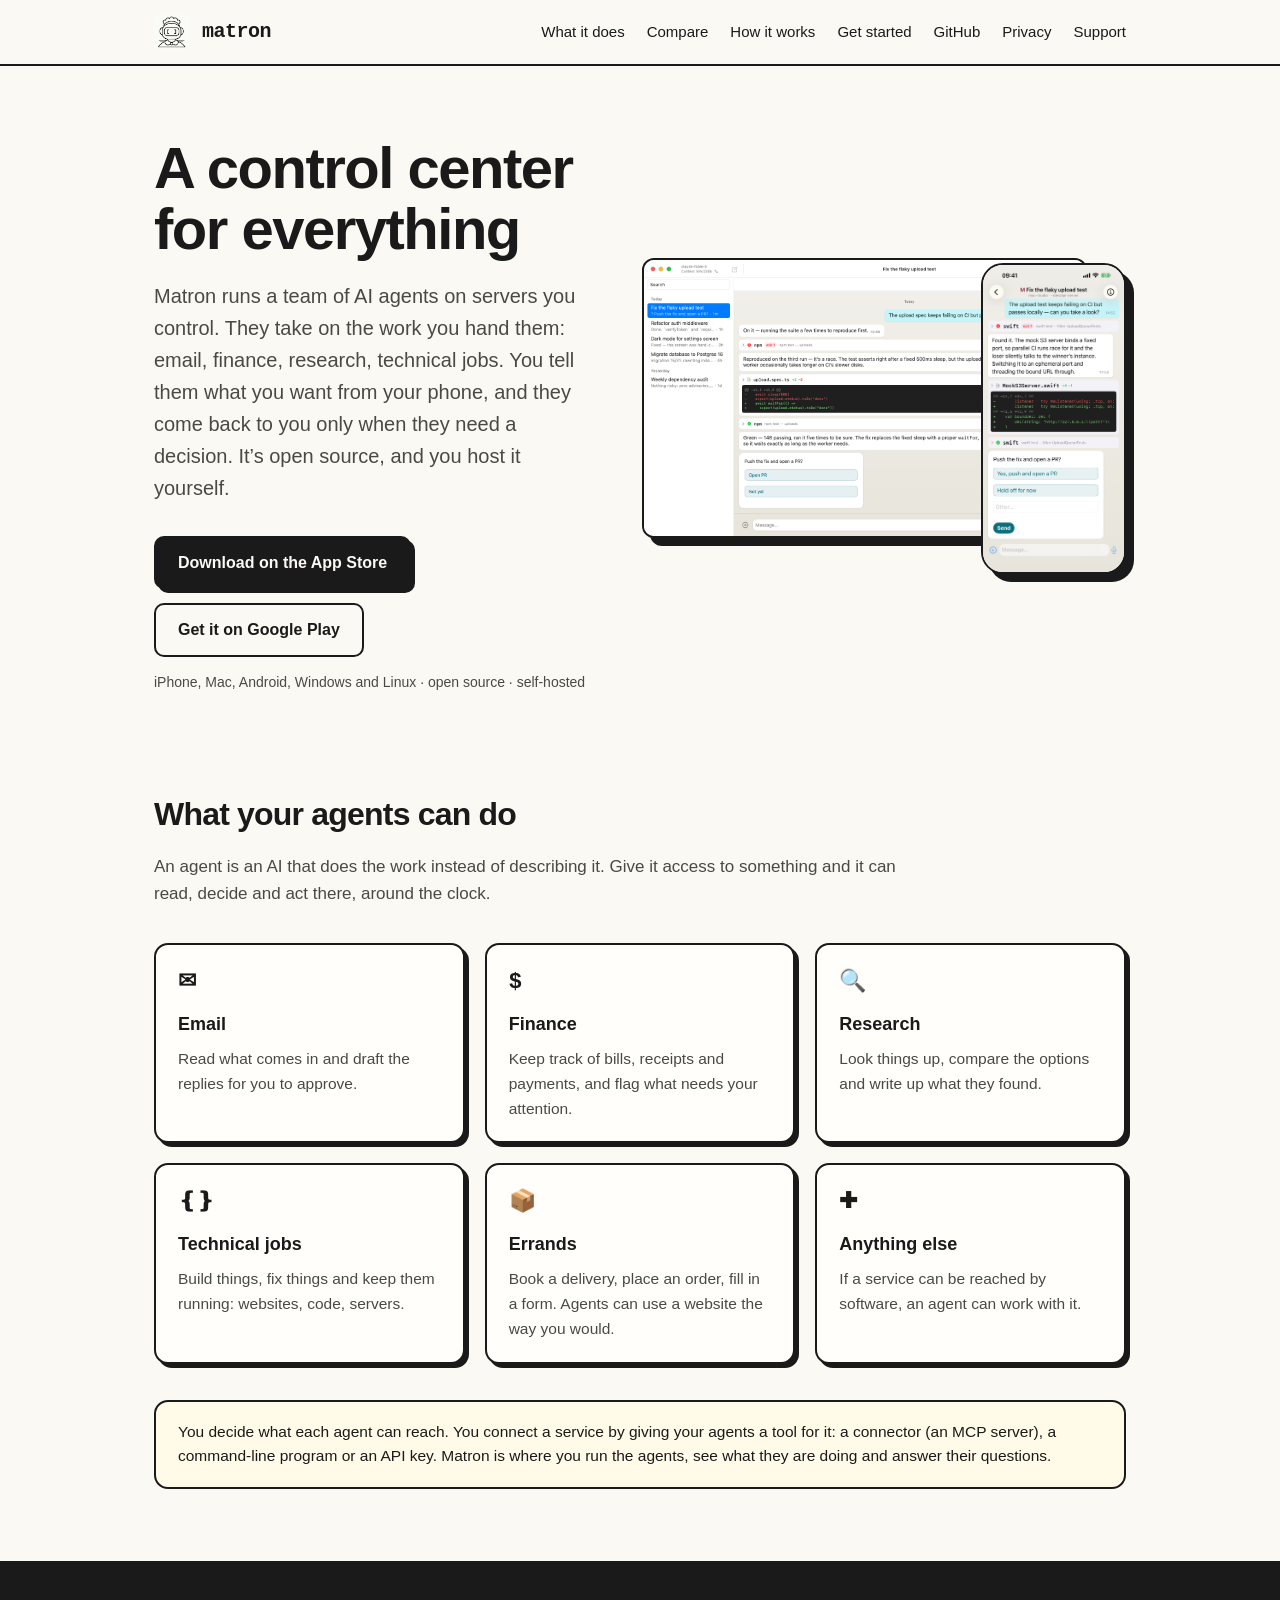
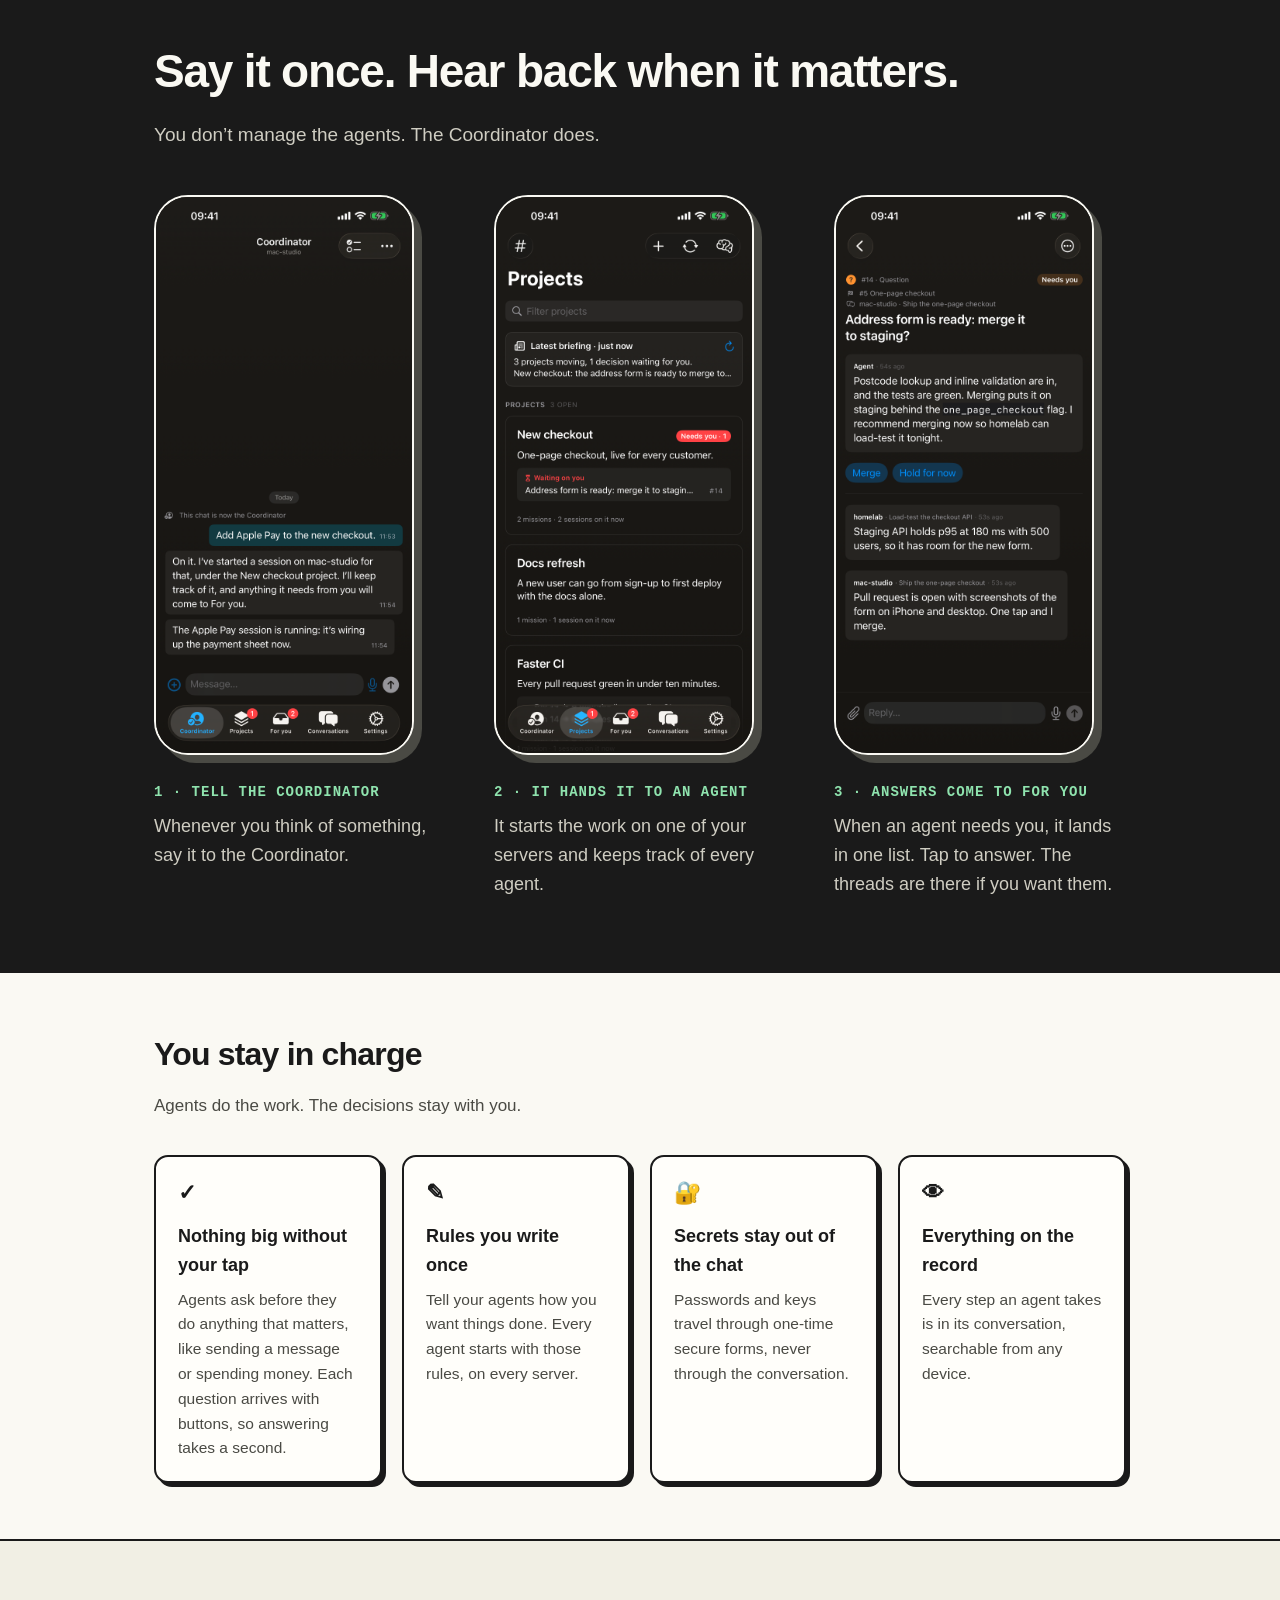
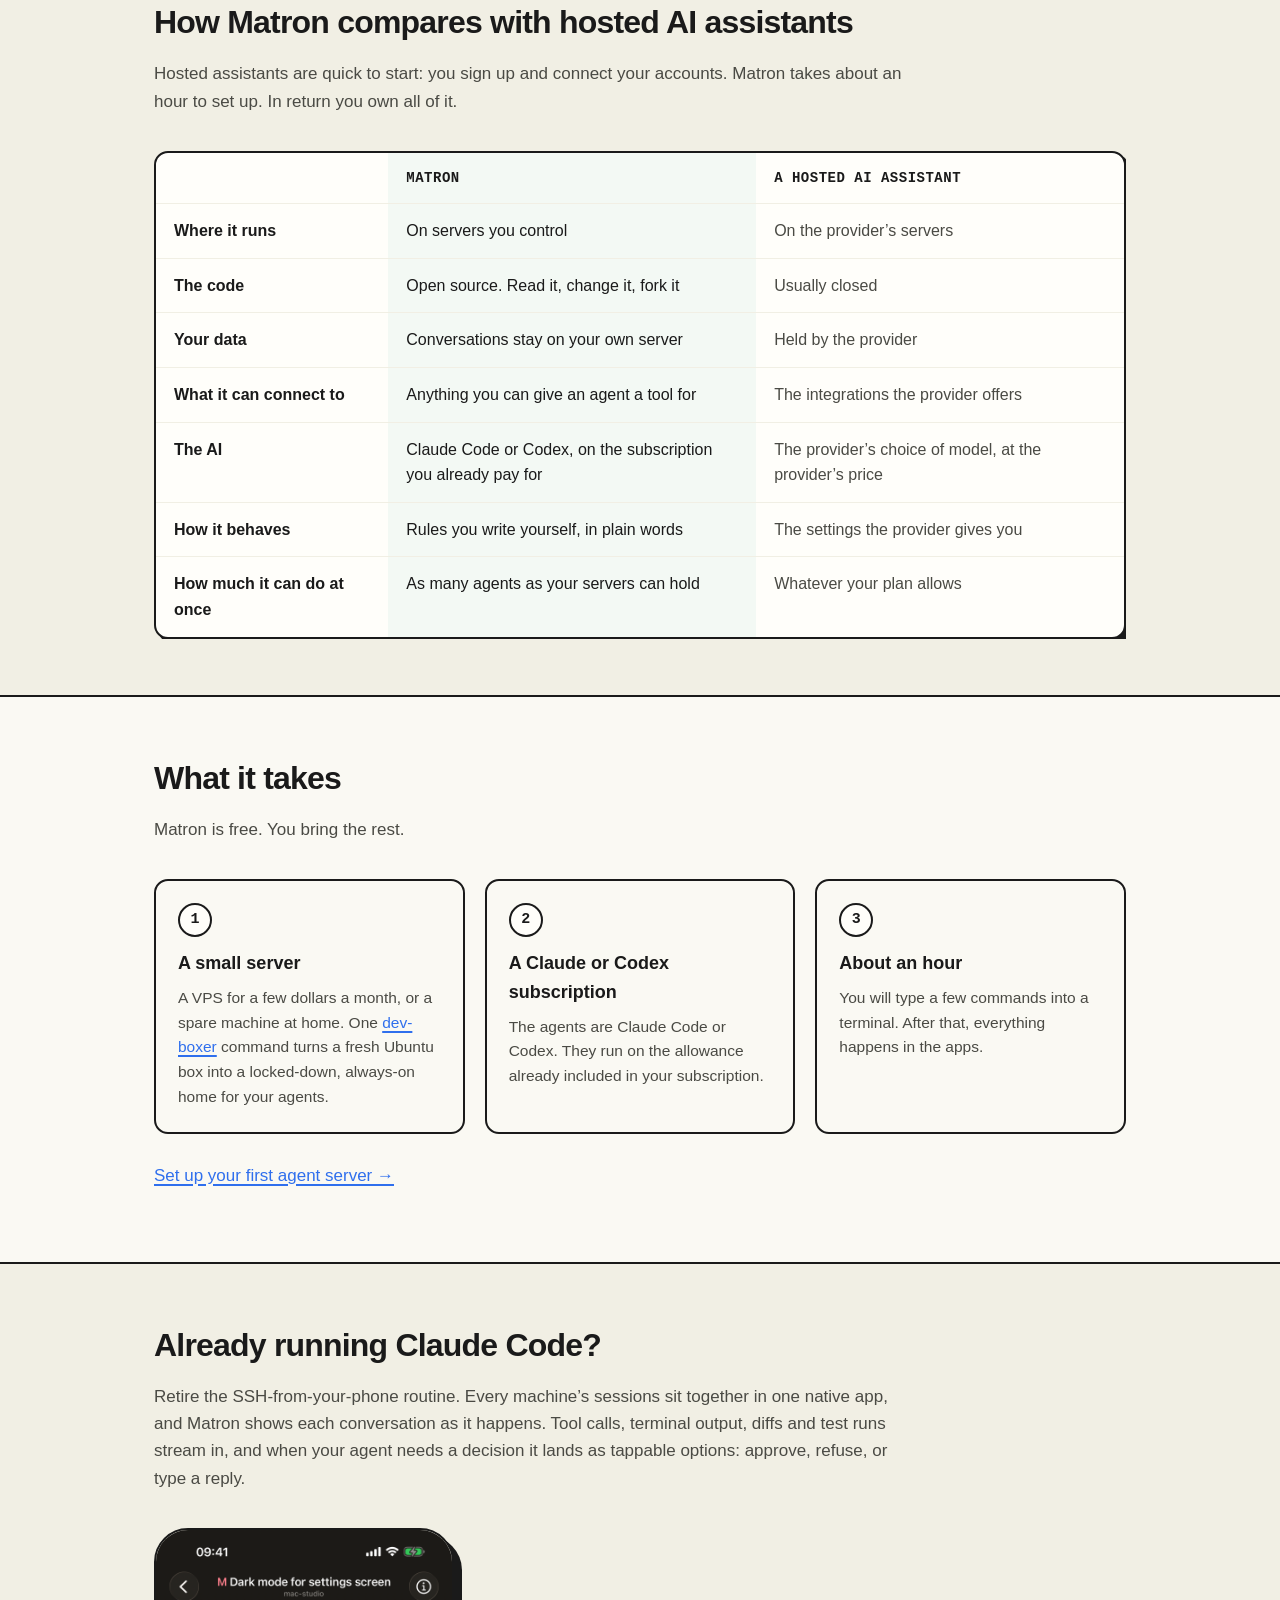
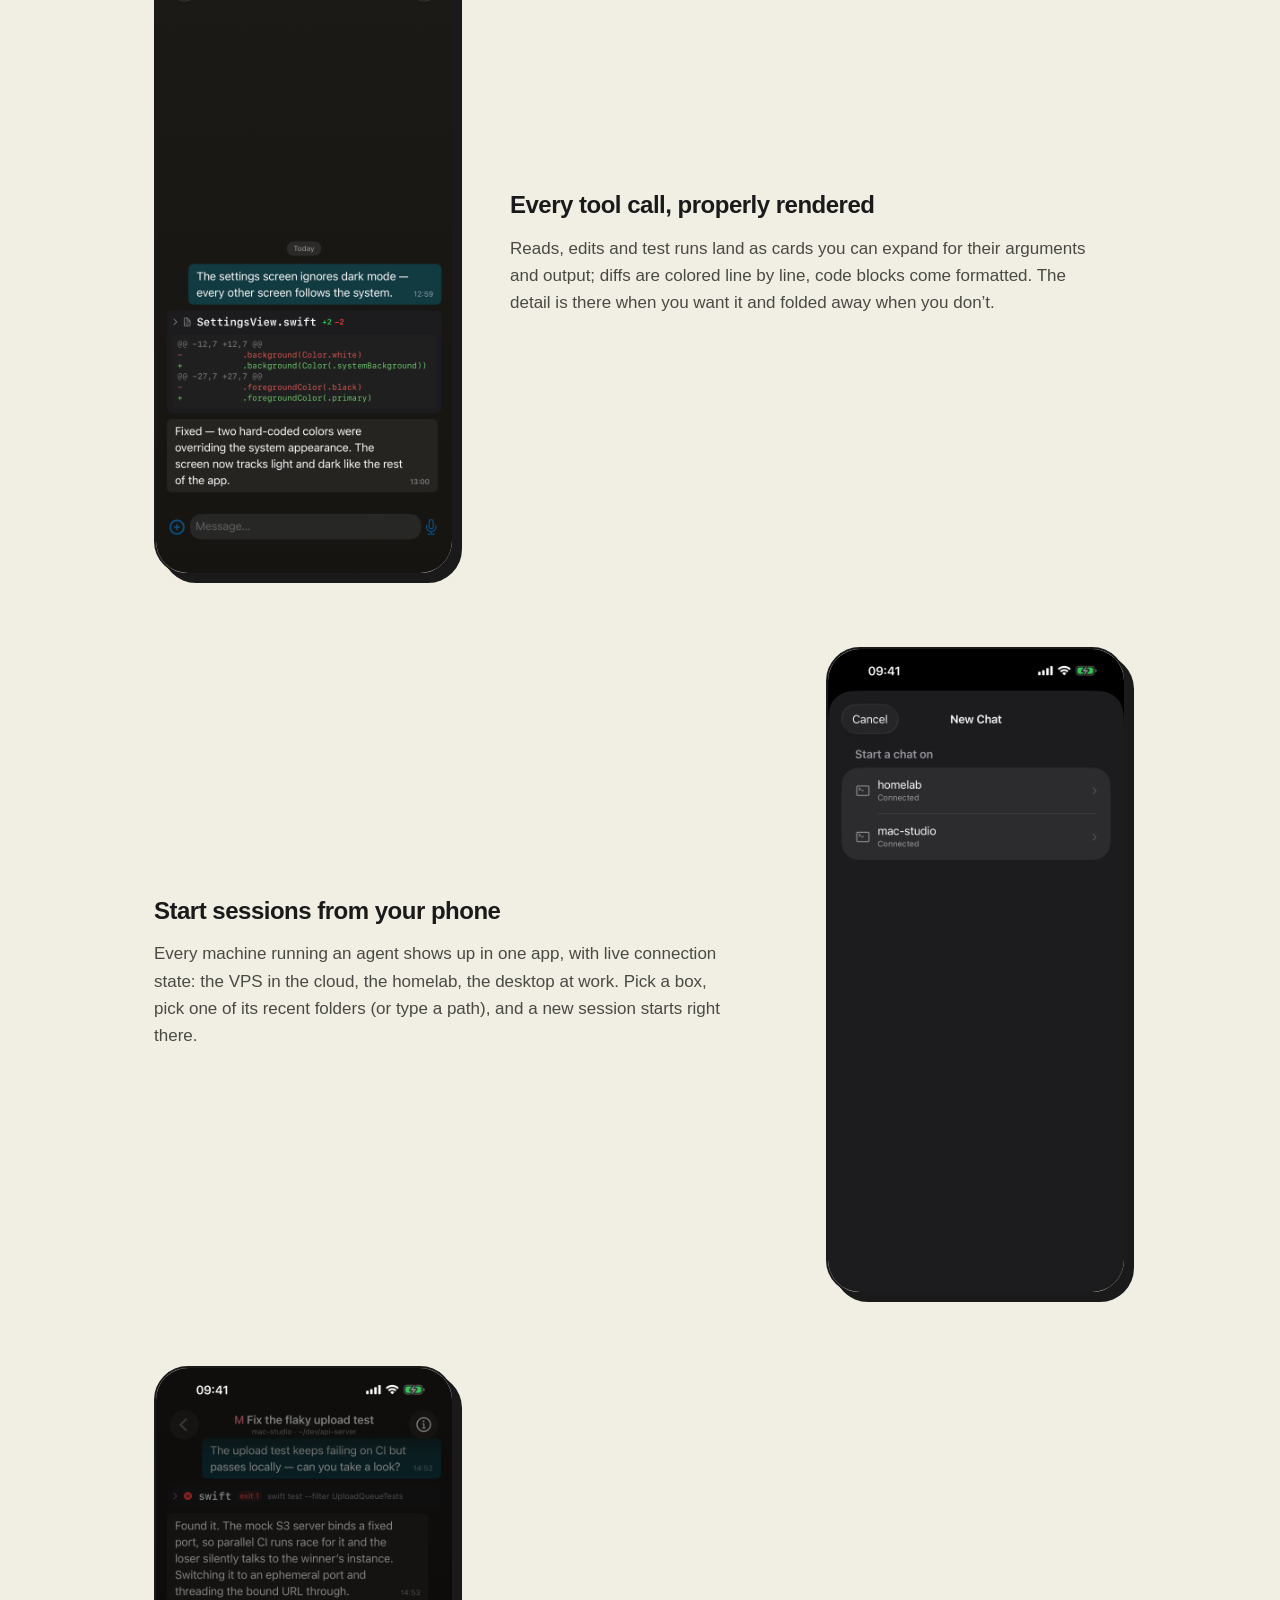
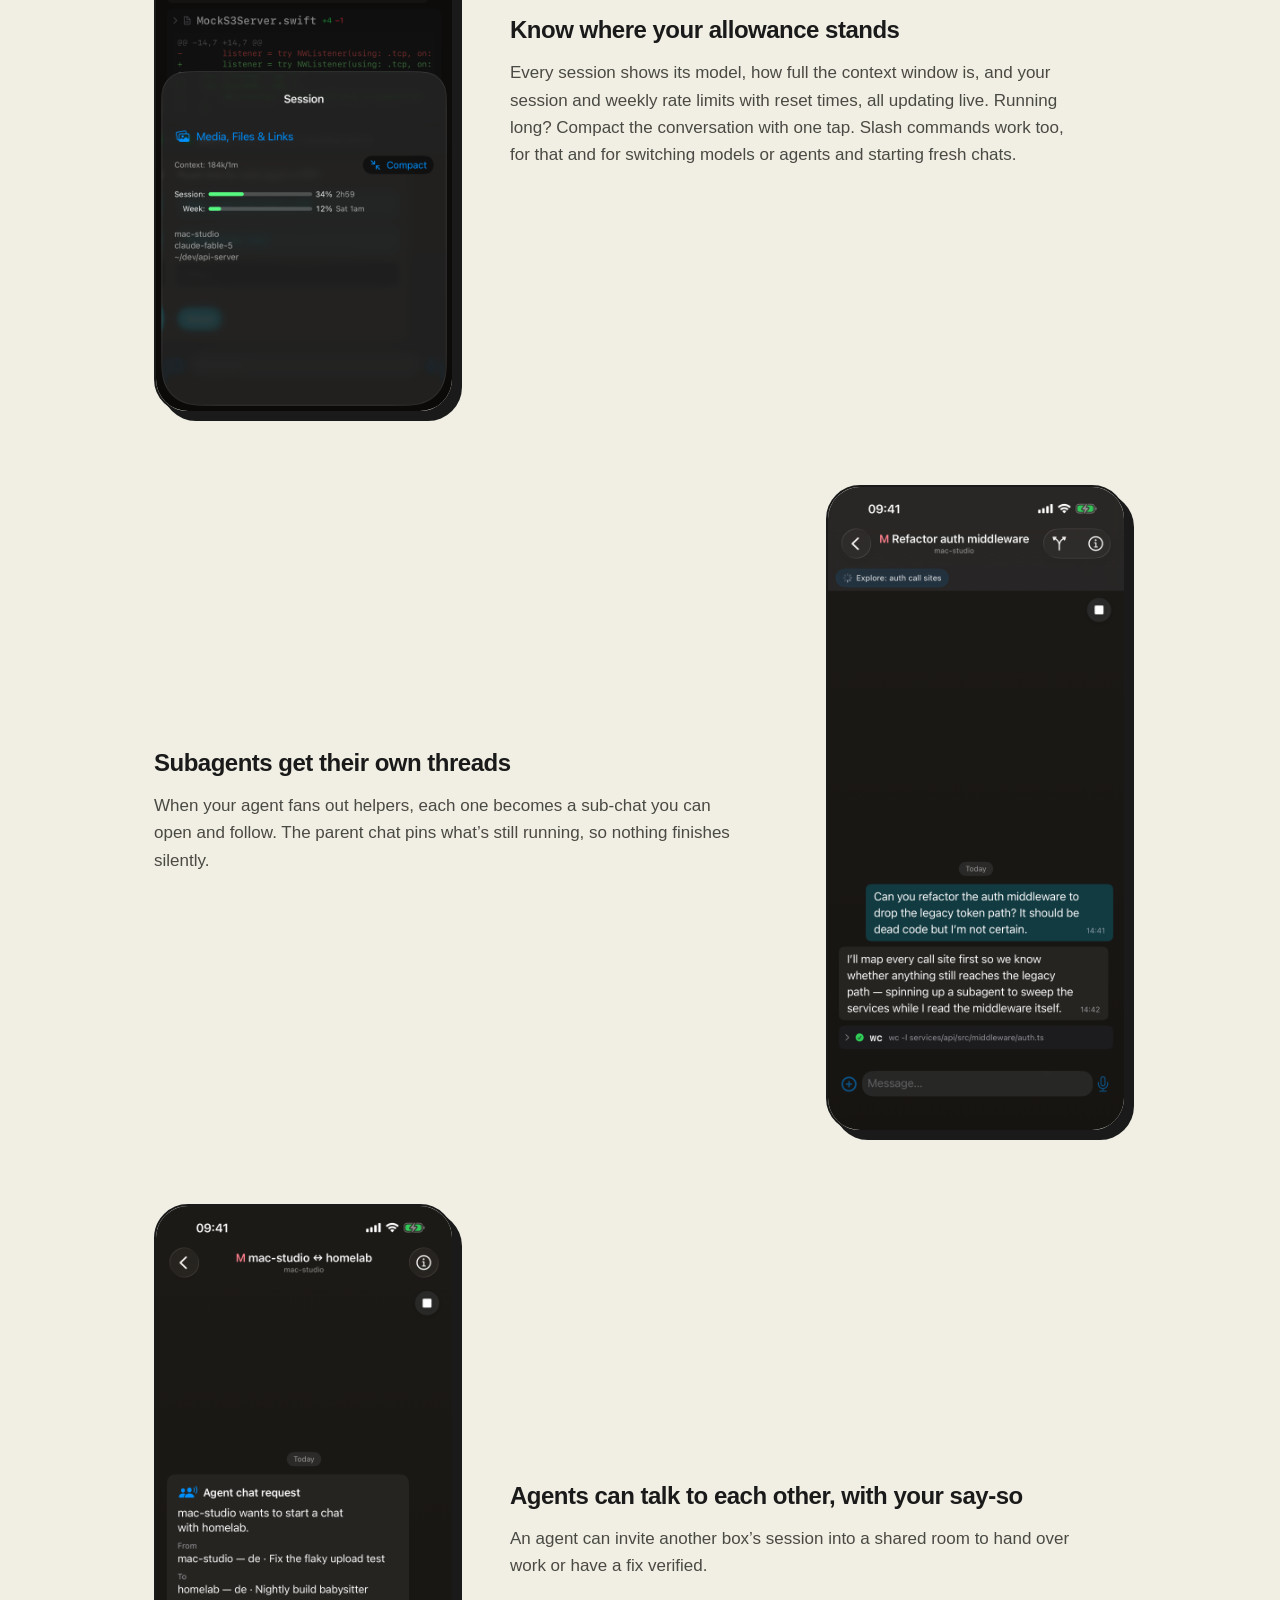
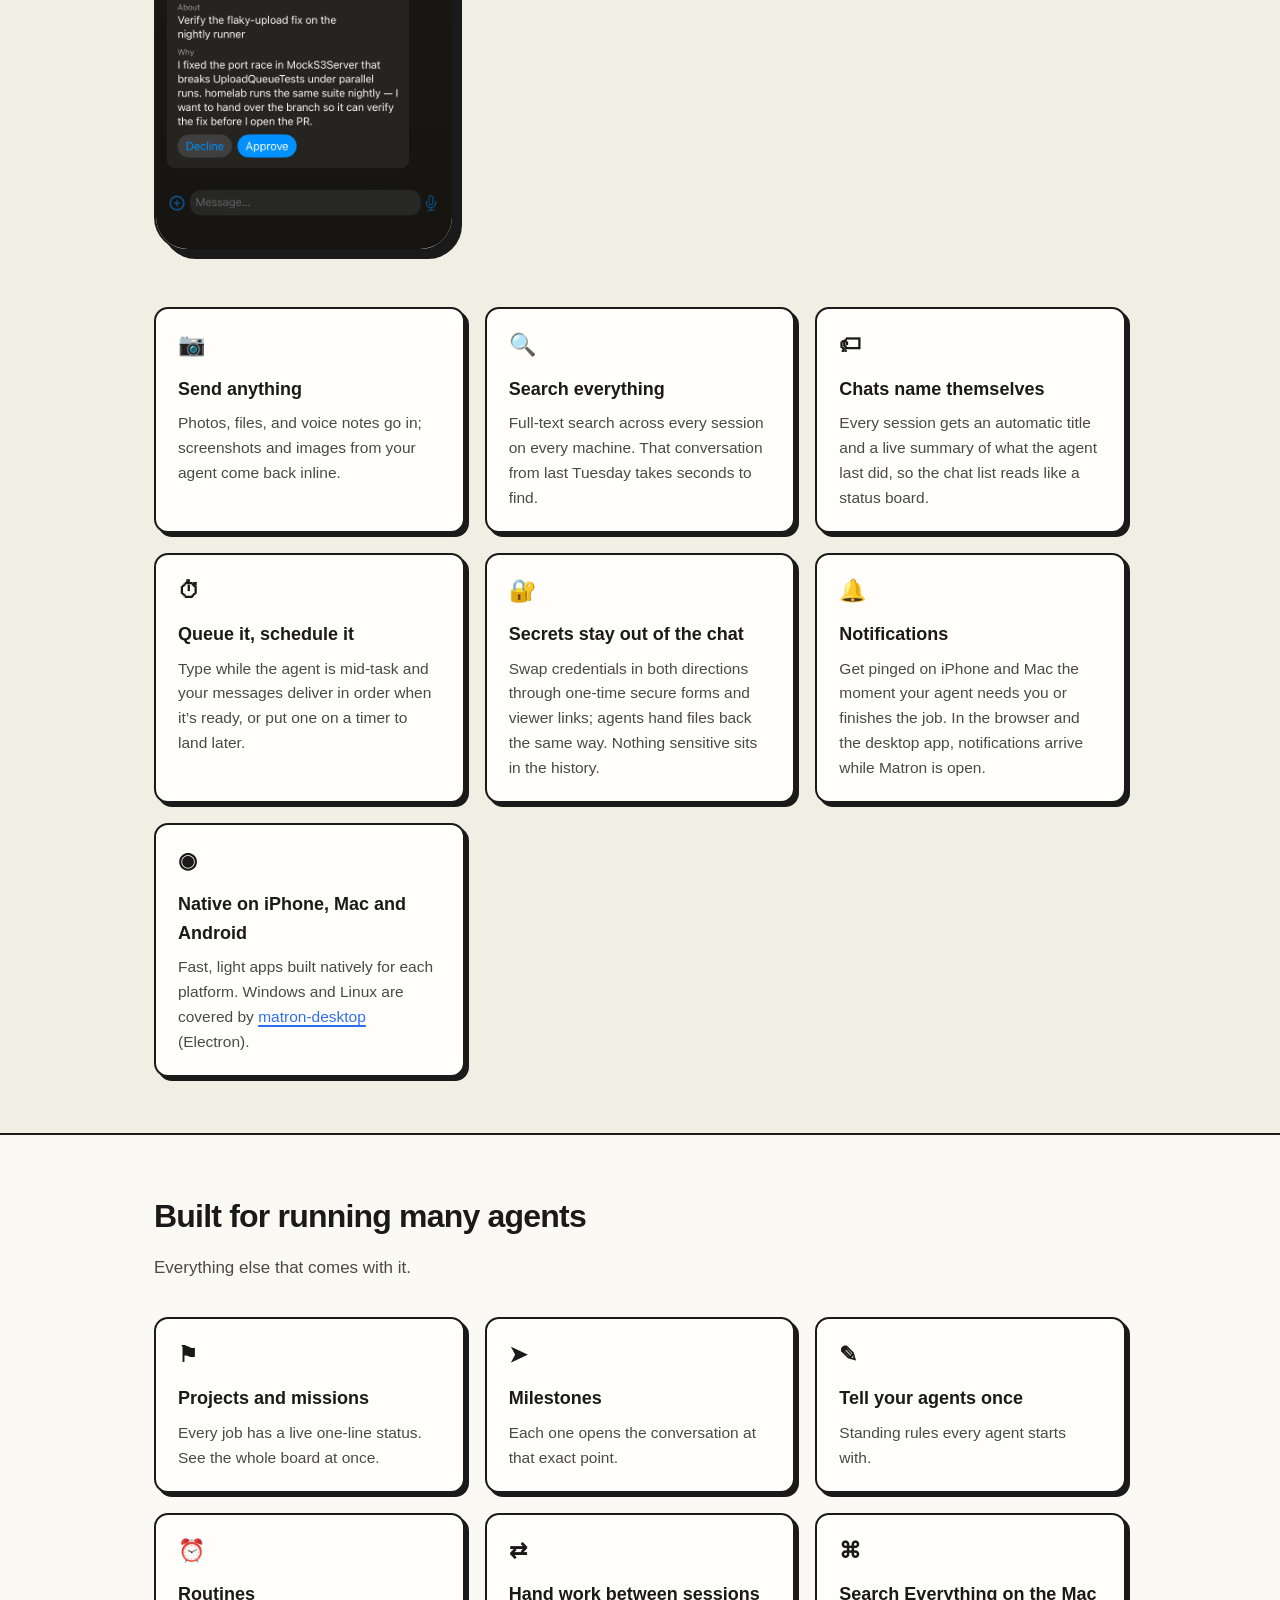
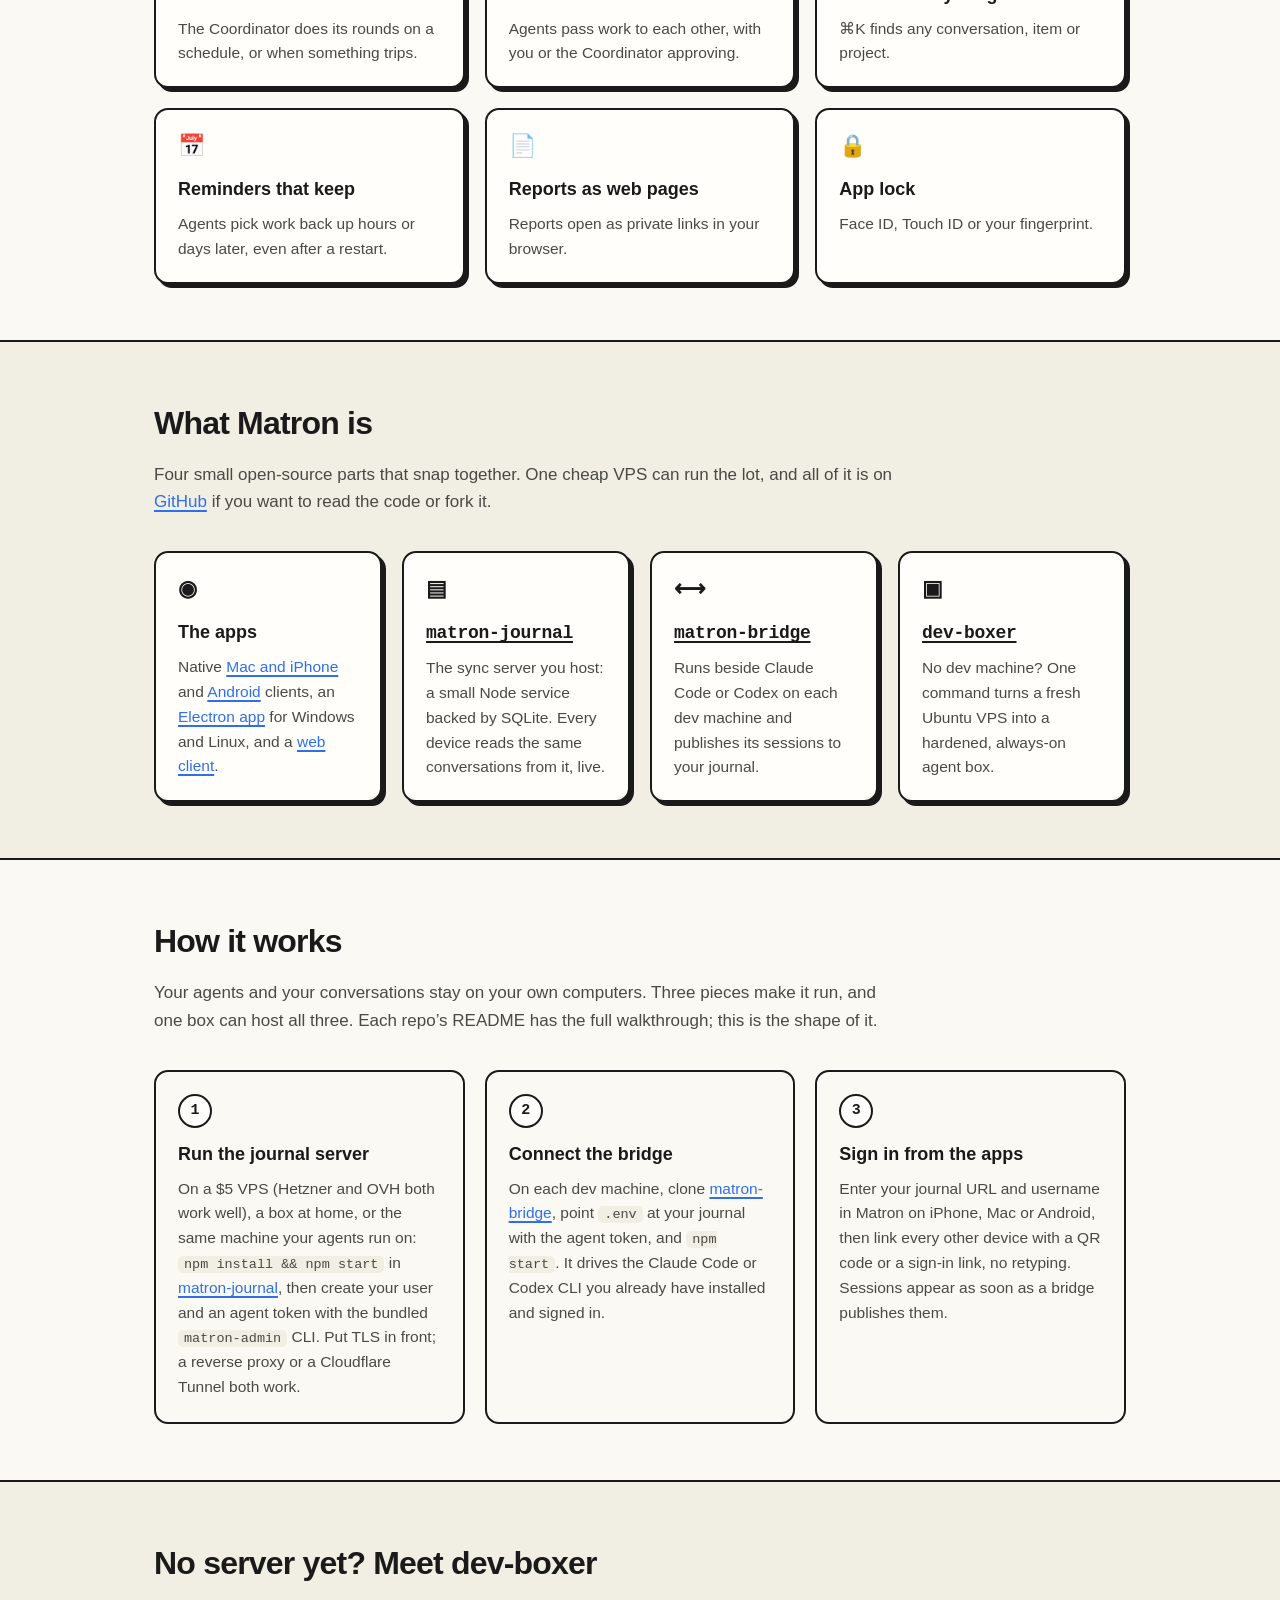
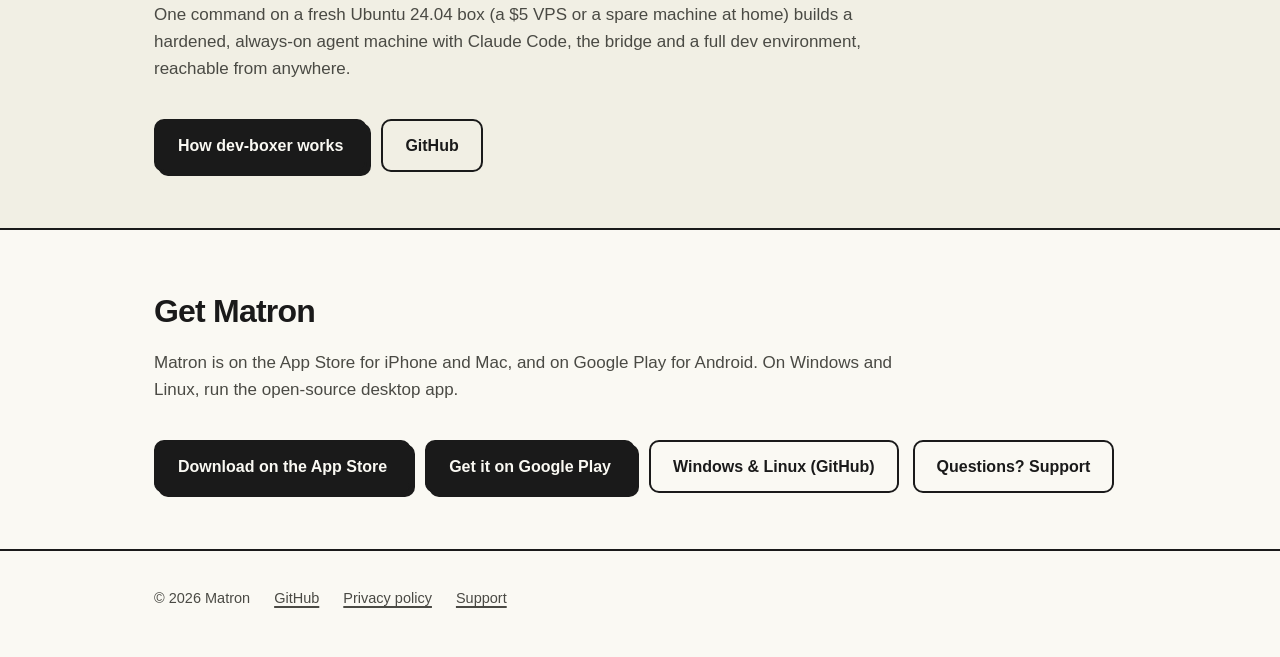
==== commit d998ec6e: "Add a four-step getting-started guide for Matron" ====
--- a/index.html
+++ b/index.html
@@ -25,7 +25,7 @@
       <a href="#work">What it does</a>
       <a href="#compare">Compare</a>
       <a href="#how">How it works</a>
-      <a href="/dev-boxer/">dev-boxer</a>
+      <a href="/getting-started/">Get started</a>
       <a href="https://github.com/Matronhq">GitHub</a>
       <a href="/privacy/">Privacy</a>
       <a href="/support/">Support</a>
@@ -152,7 +152,7 @@
         <div class="step"><h3>A Claude or Codex subscription</h3><p>The agents are Claude Code or Codex. They run on the allowance already included in your subscription.</p></div>
         <div class="step"><h3>About an hour</h3><p>You will type a few commands into a terminal. After that, everything happens in the apps.</p></div>
       </div>
-      <p style="margin-top:28px"><a href="/dev-boxer/">Set up your first agent server &rarr;</a></p>
+      <p style="margin-top:28px"><a href="/getting-started/">Set up your first agent server &rarr;</a></p>
     </div>
   </section>
 
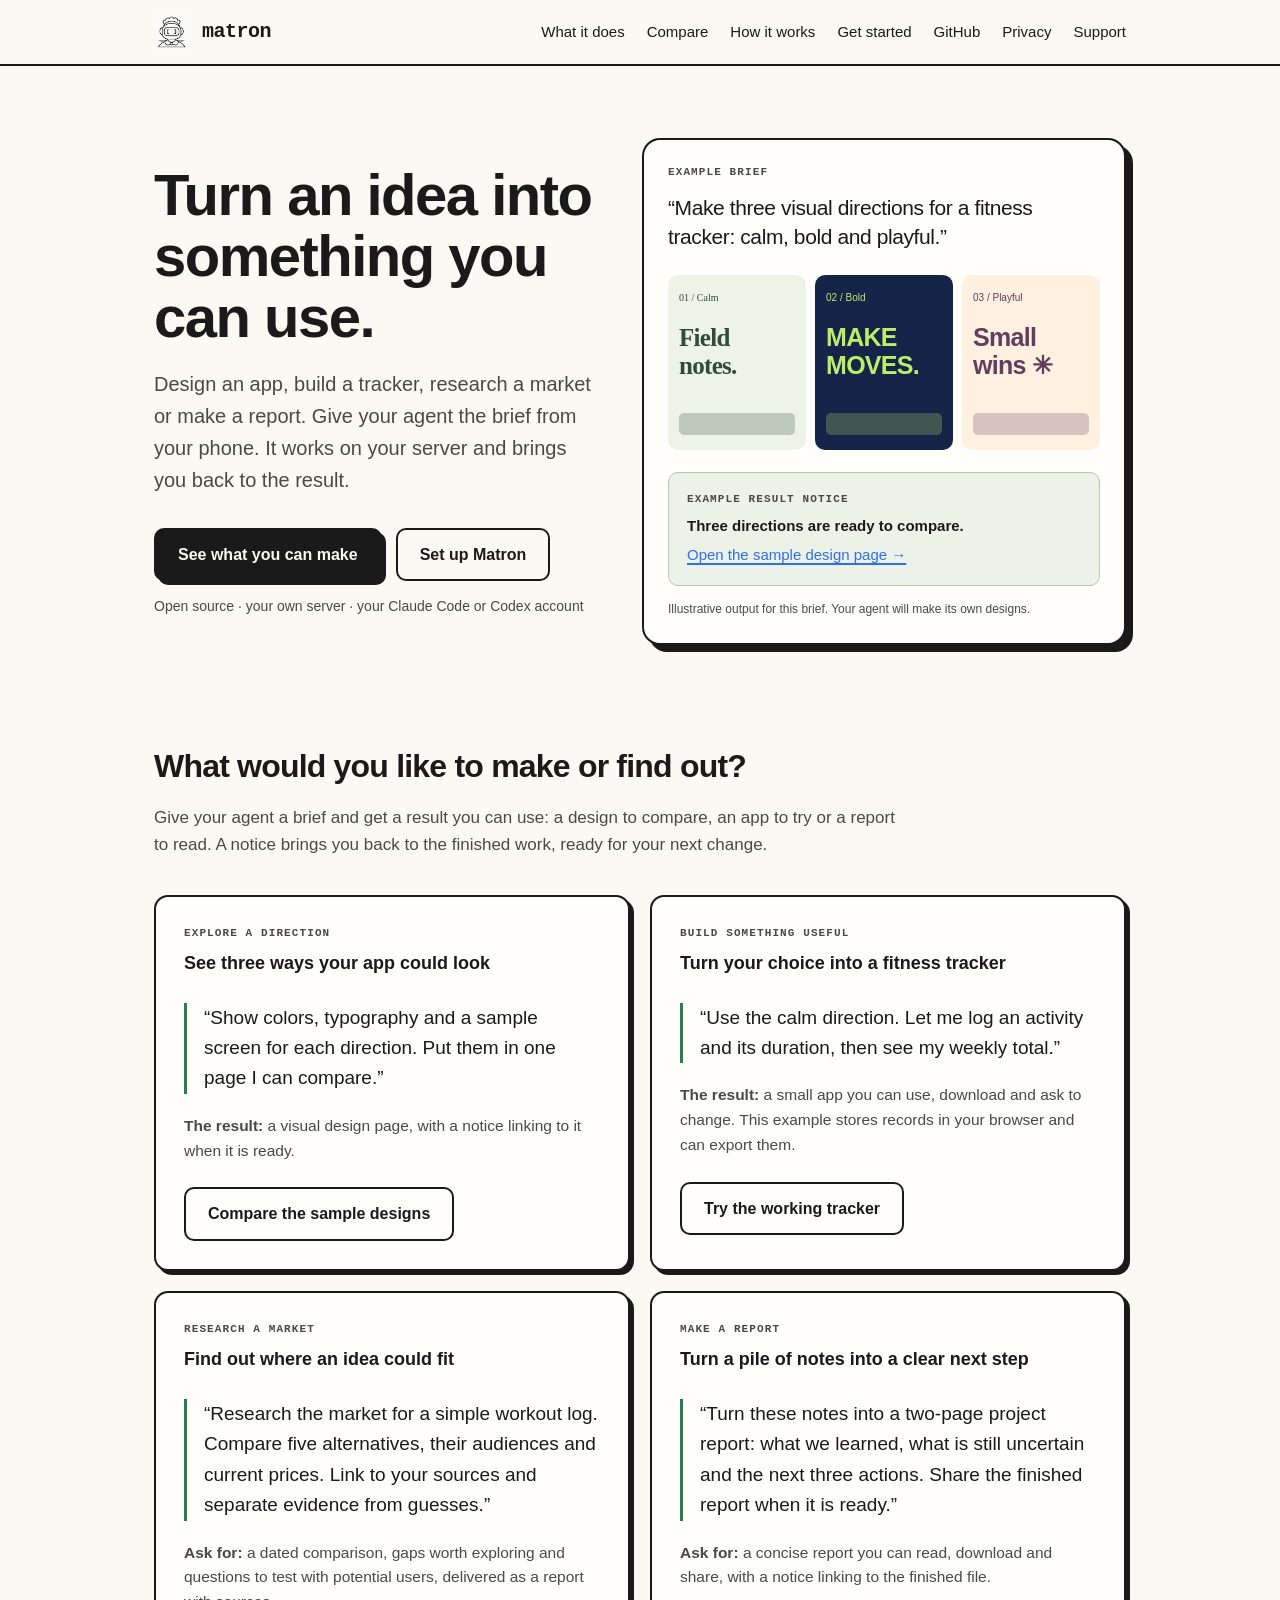
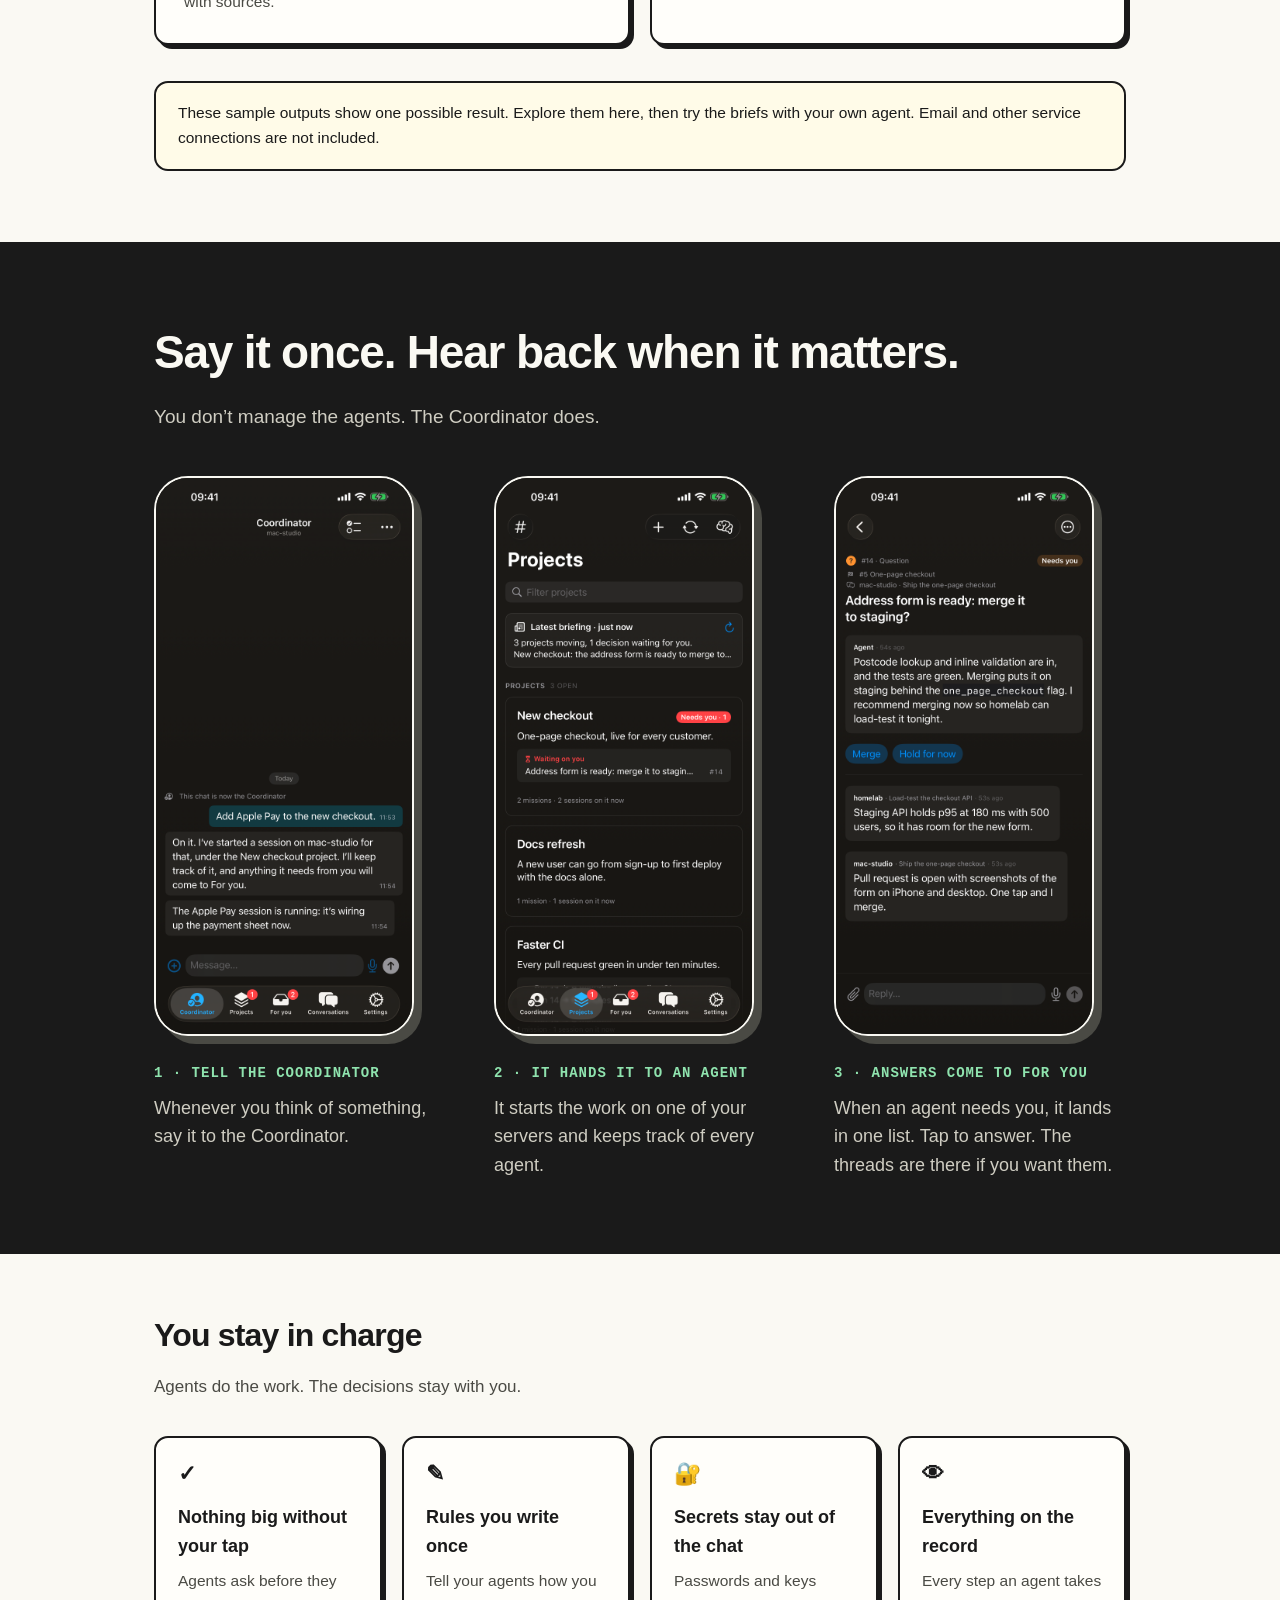
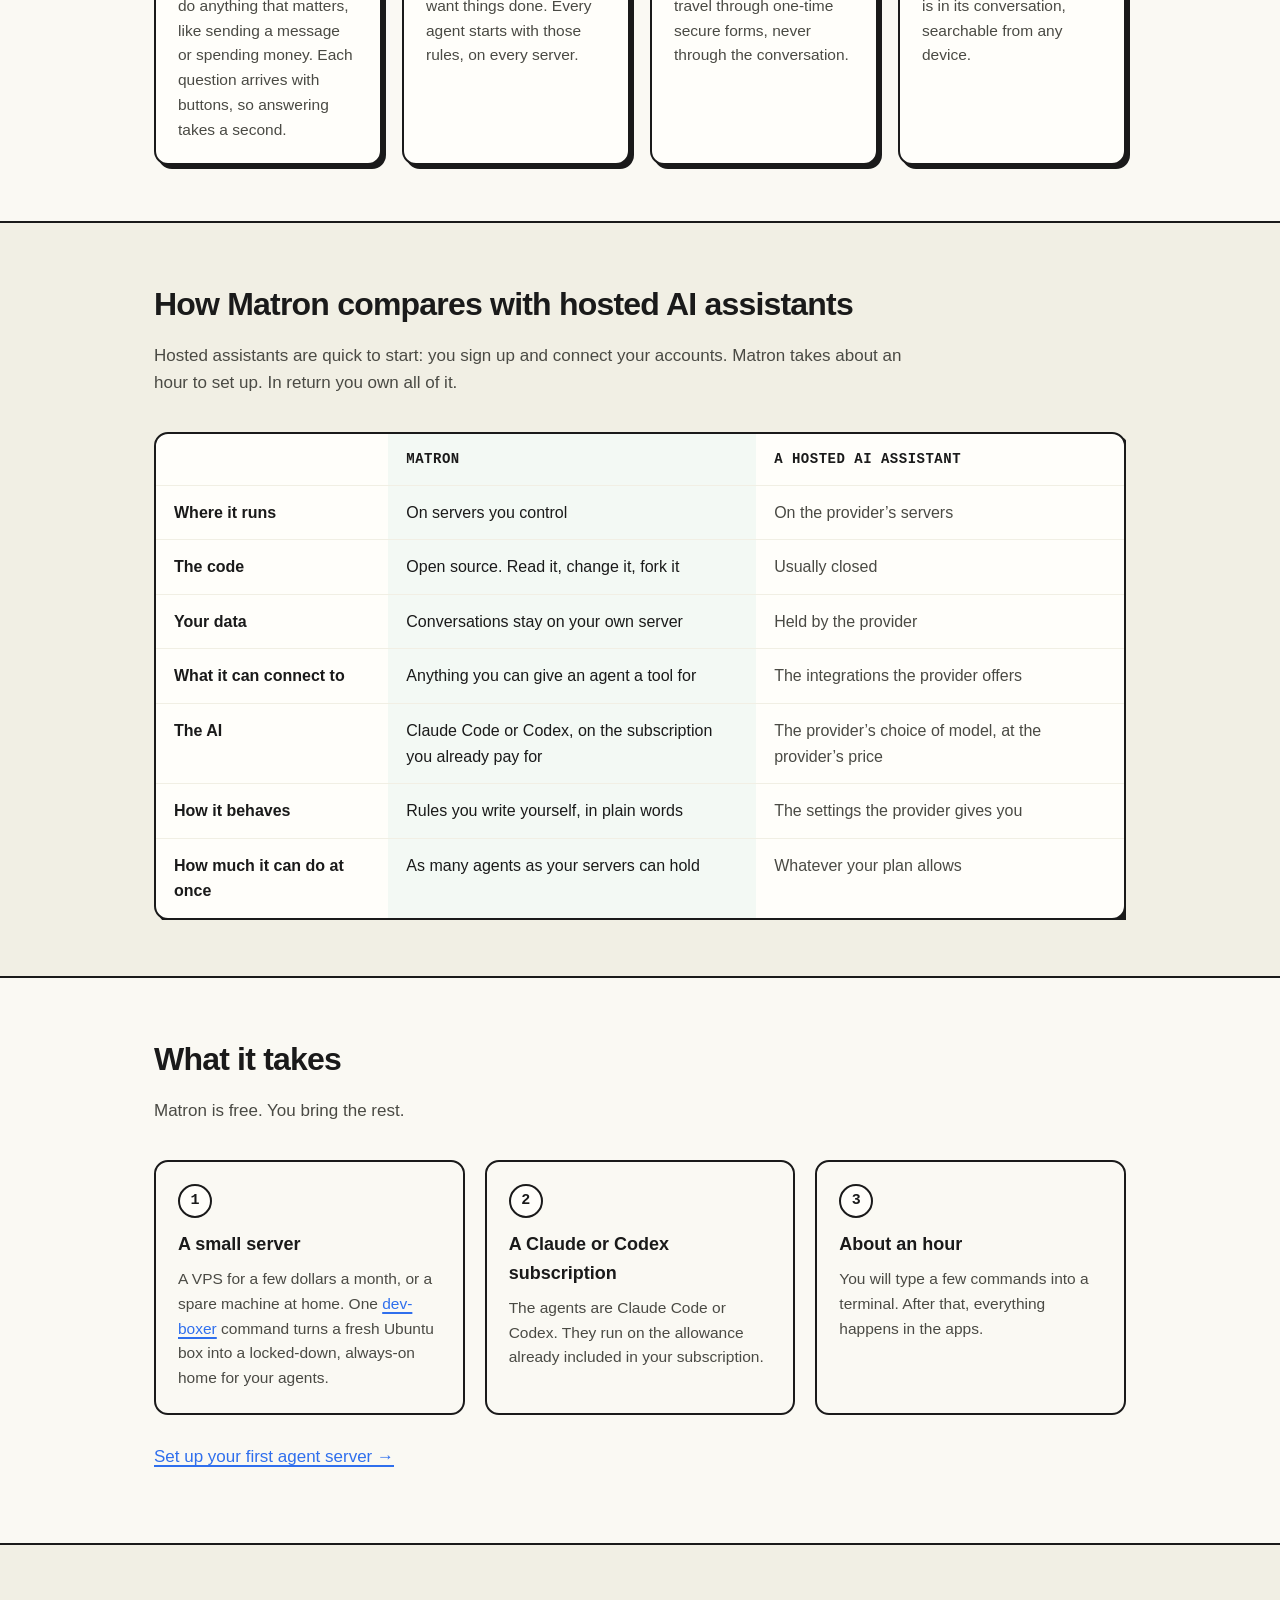
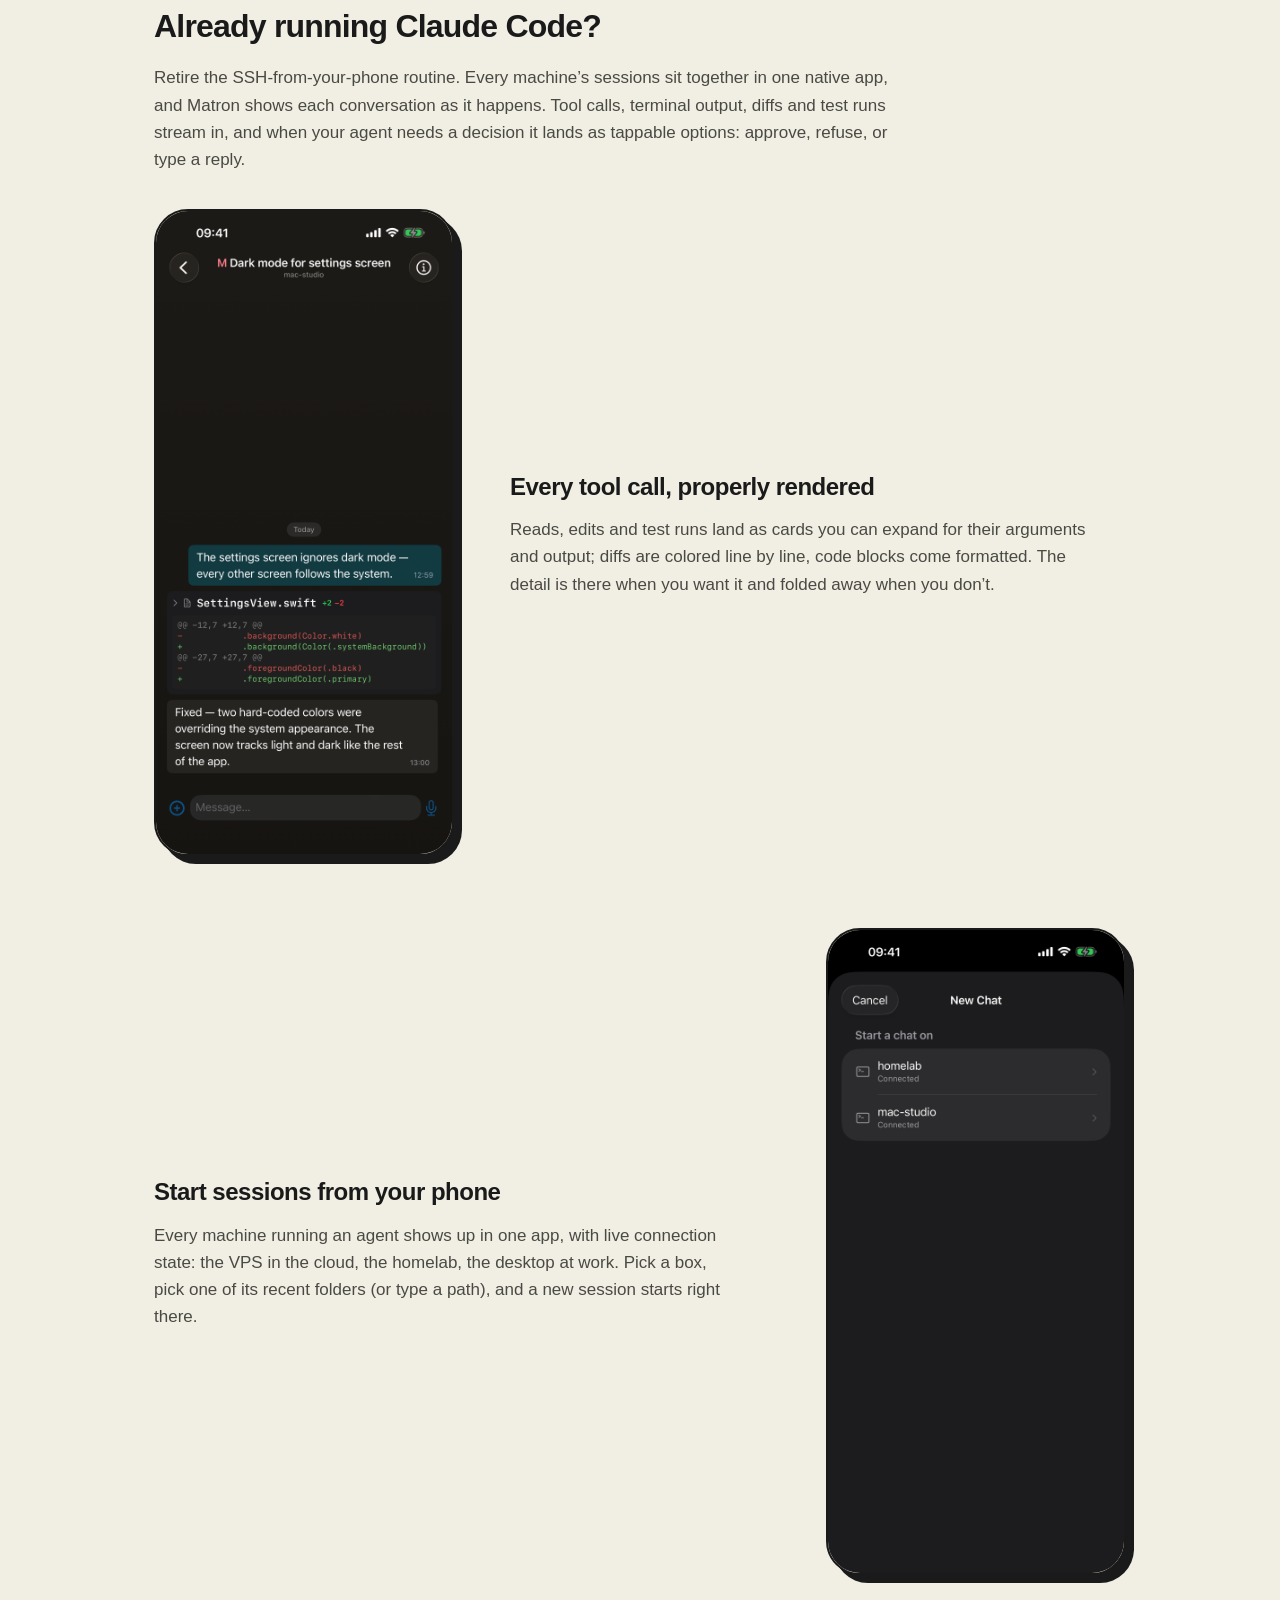
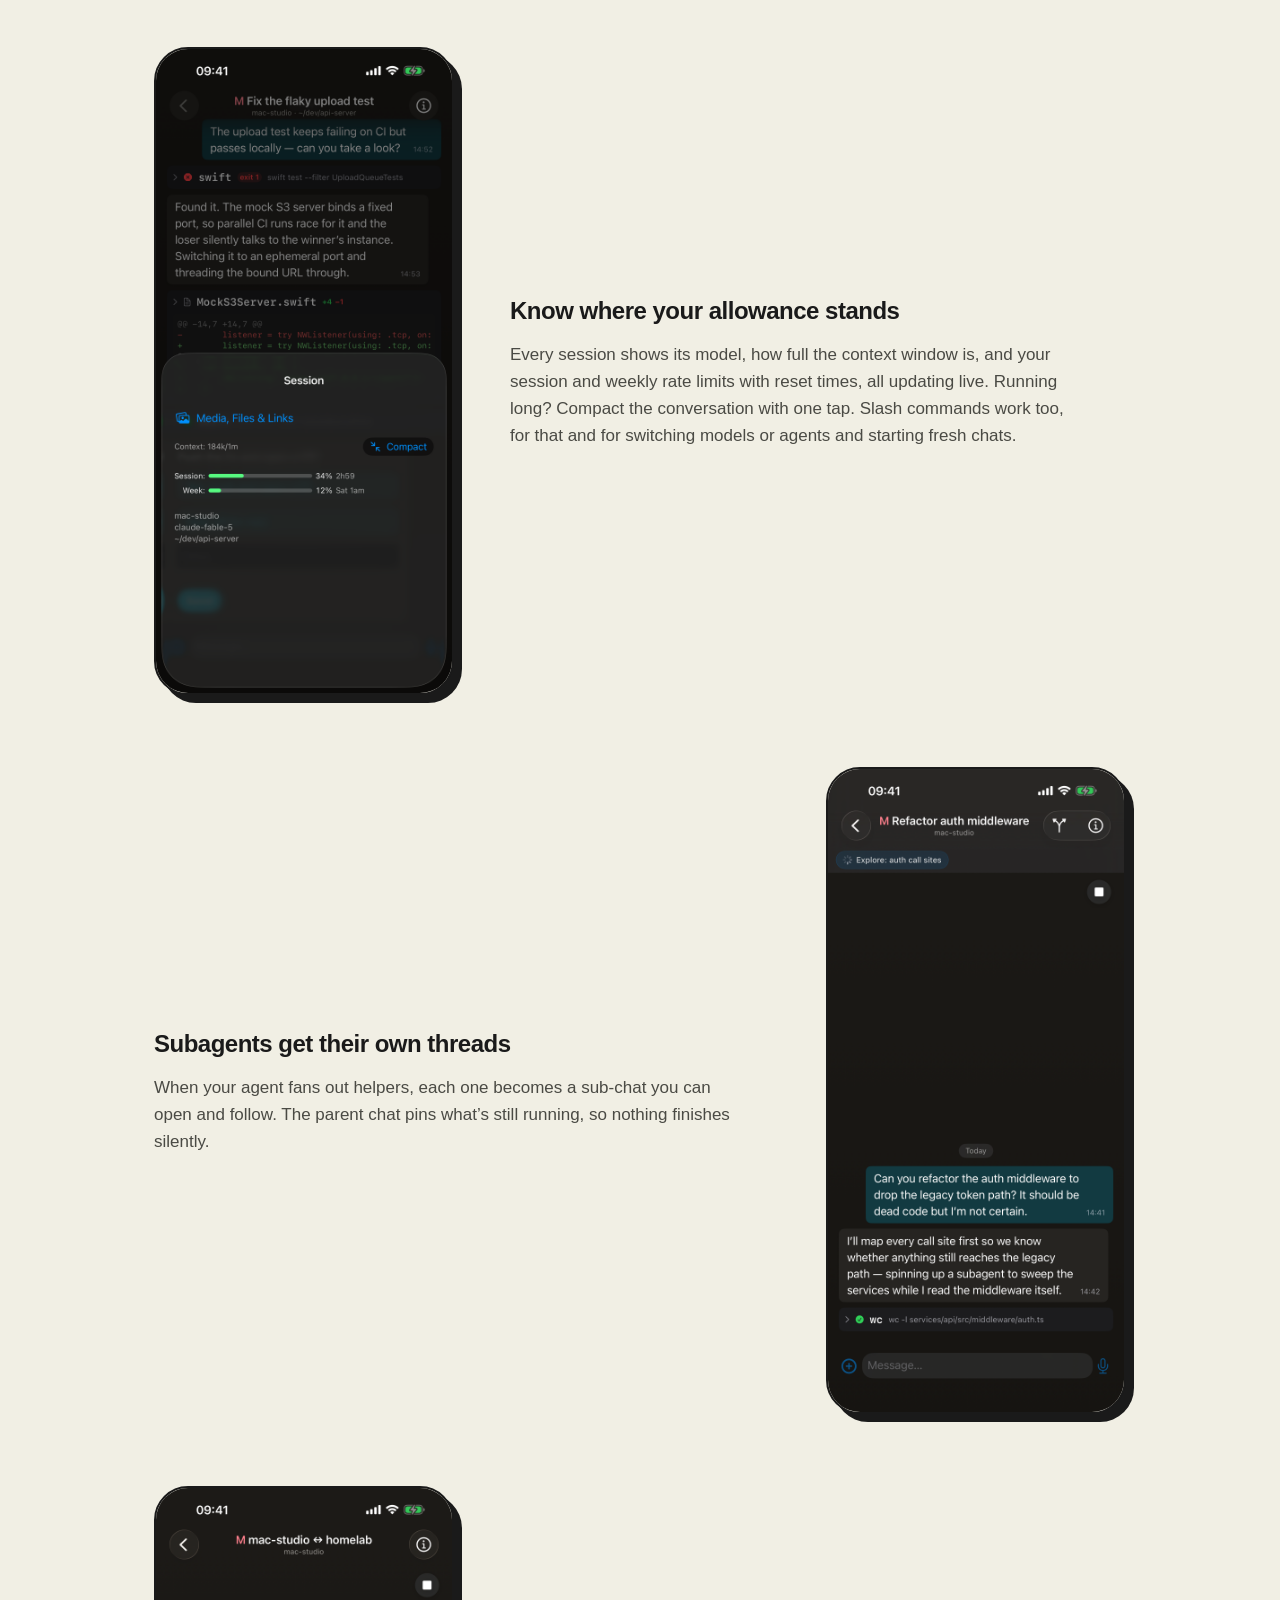
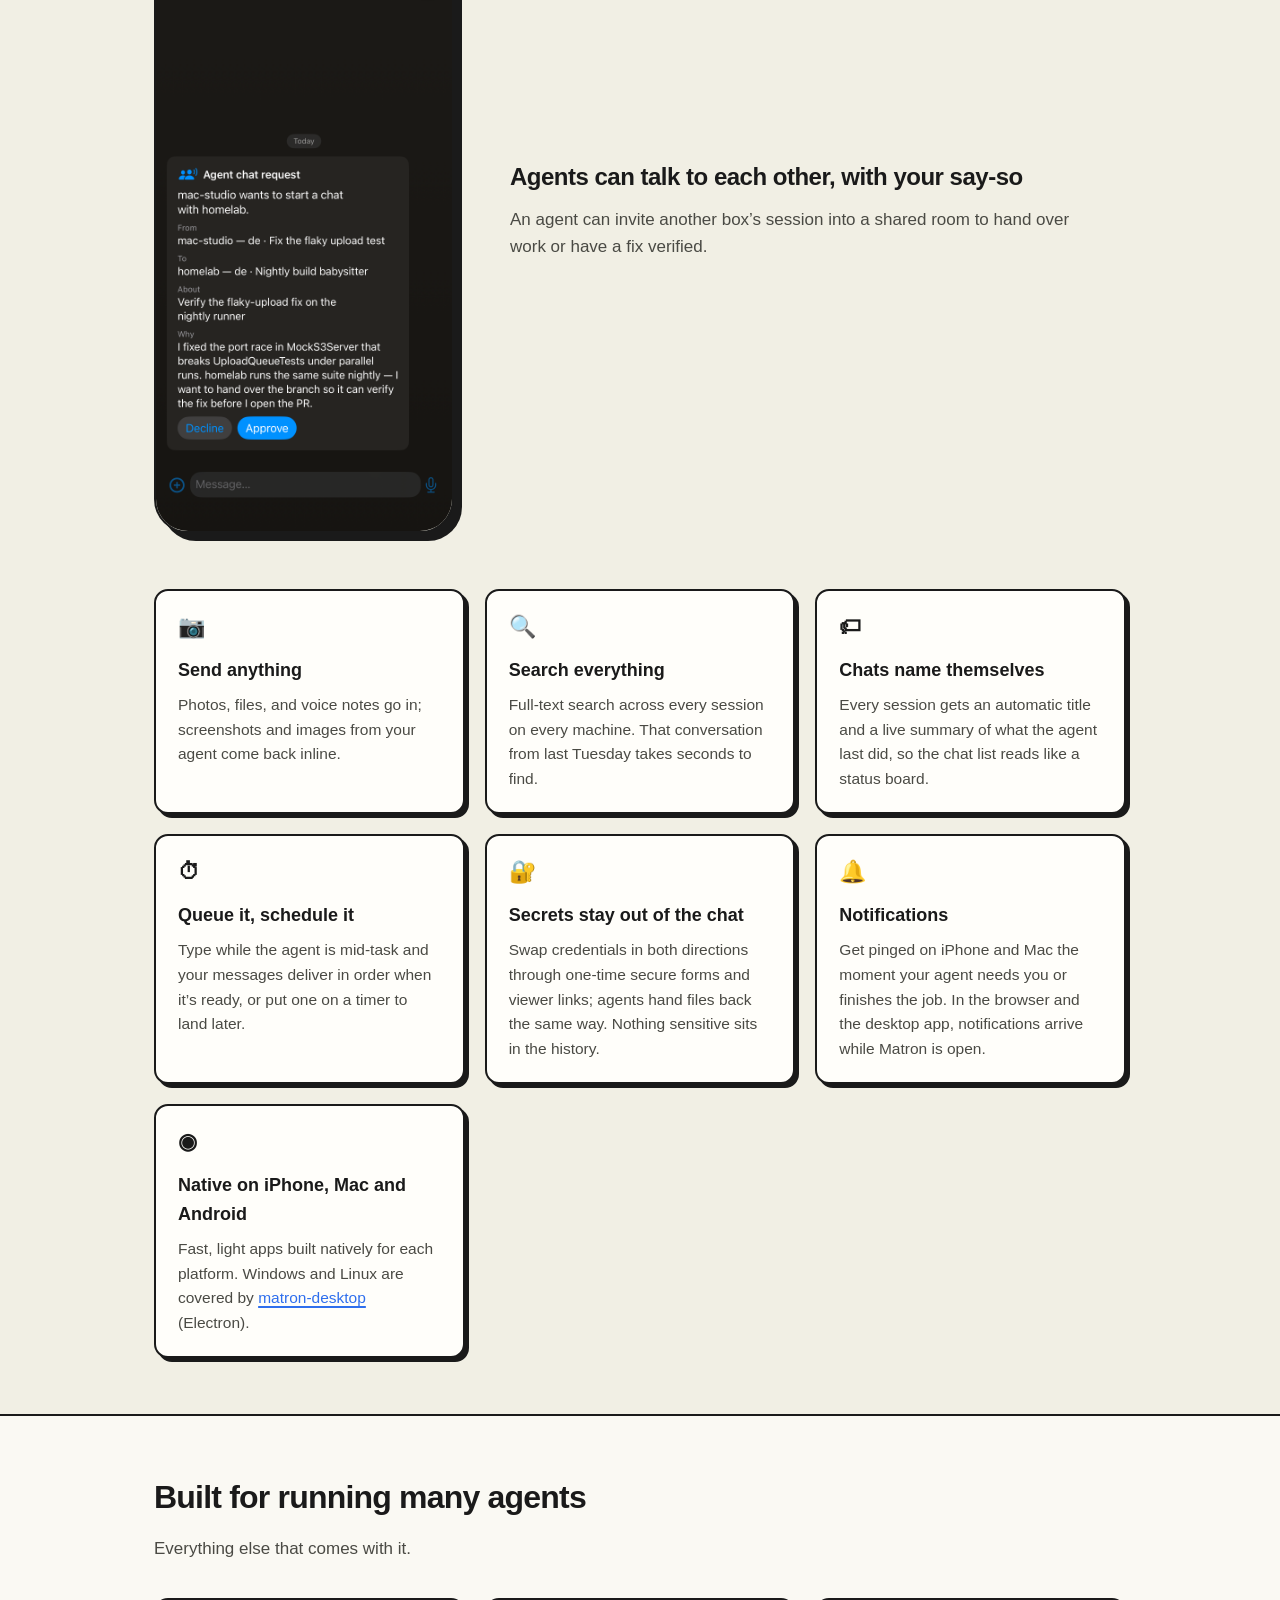
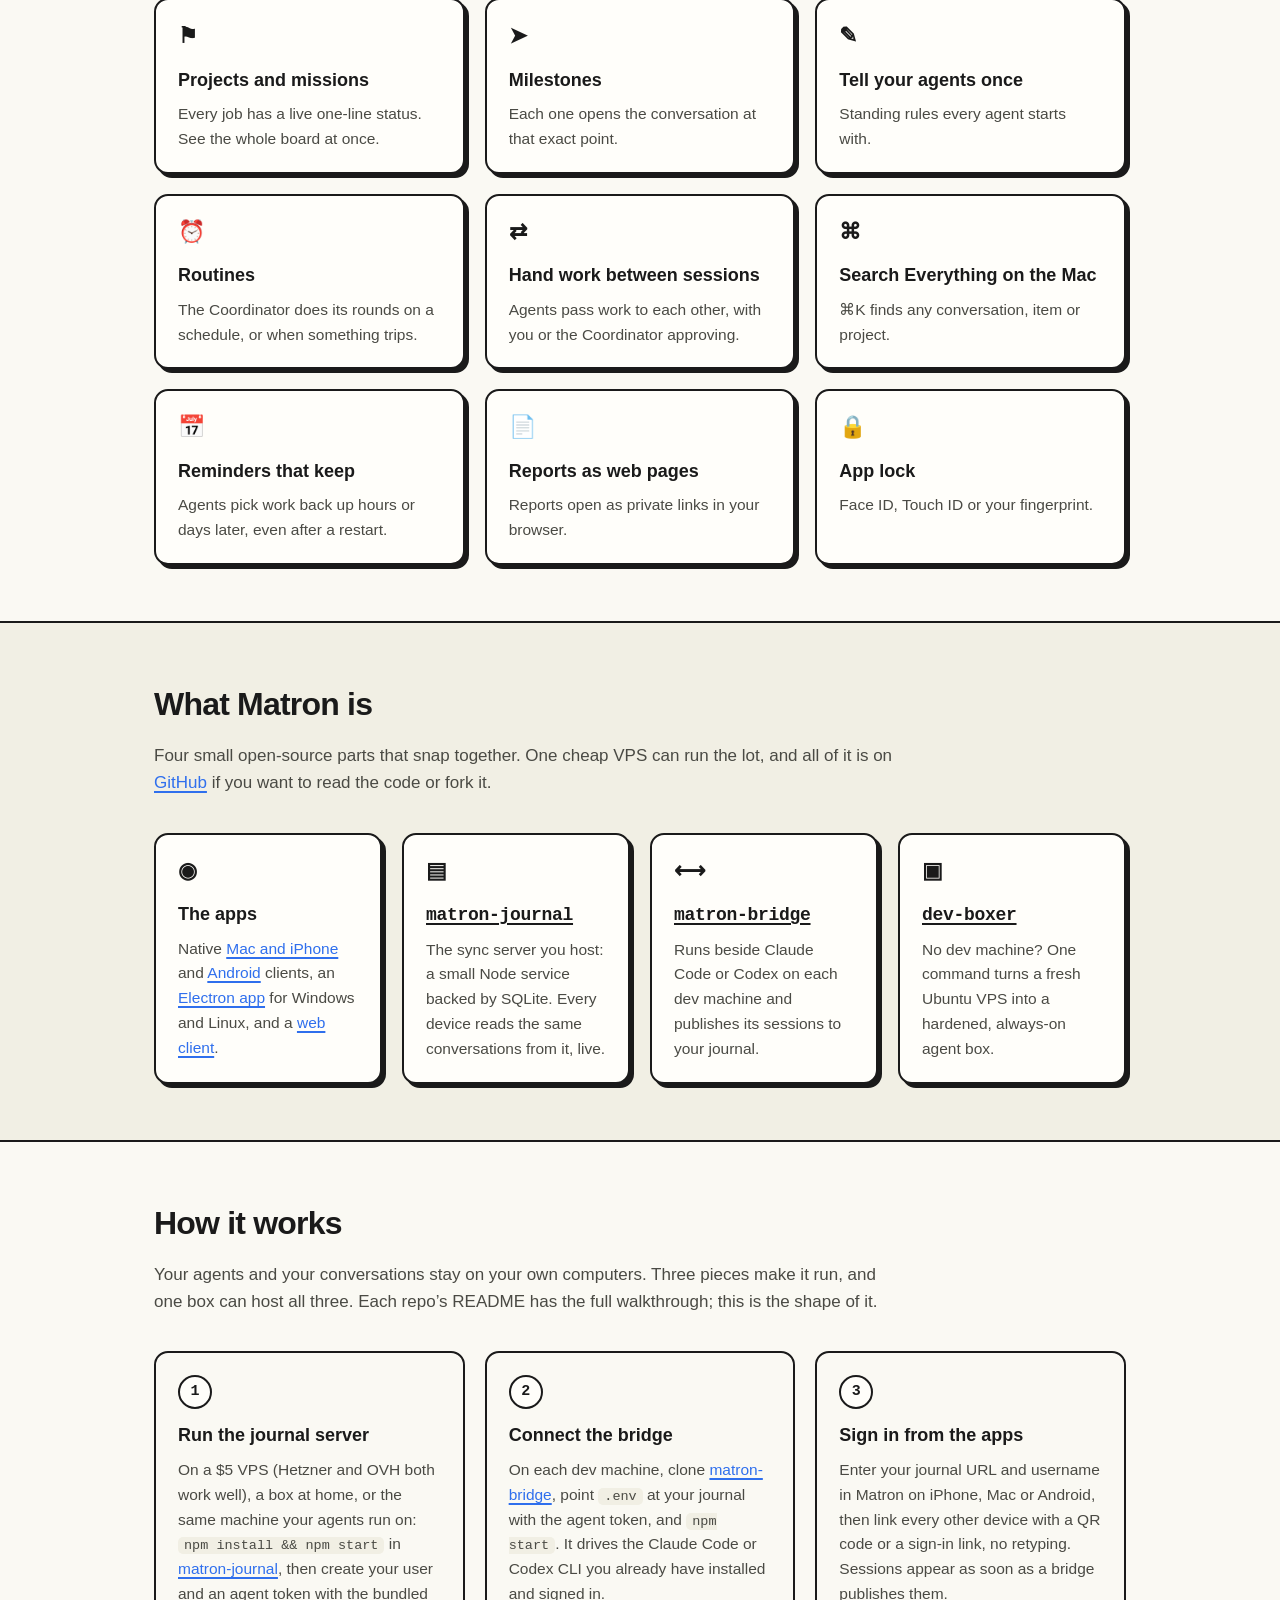
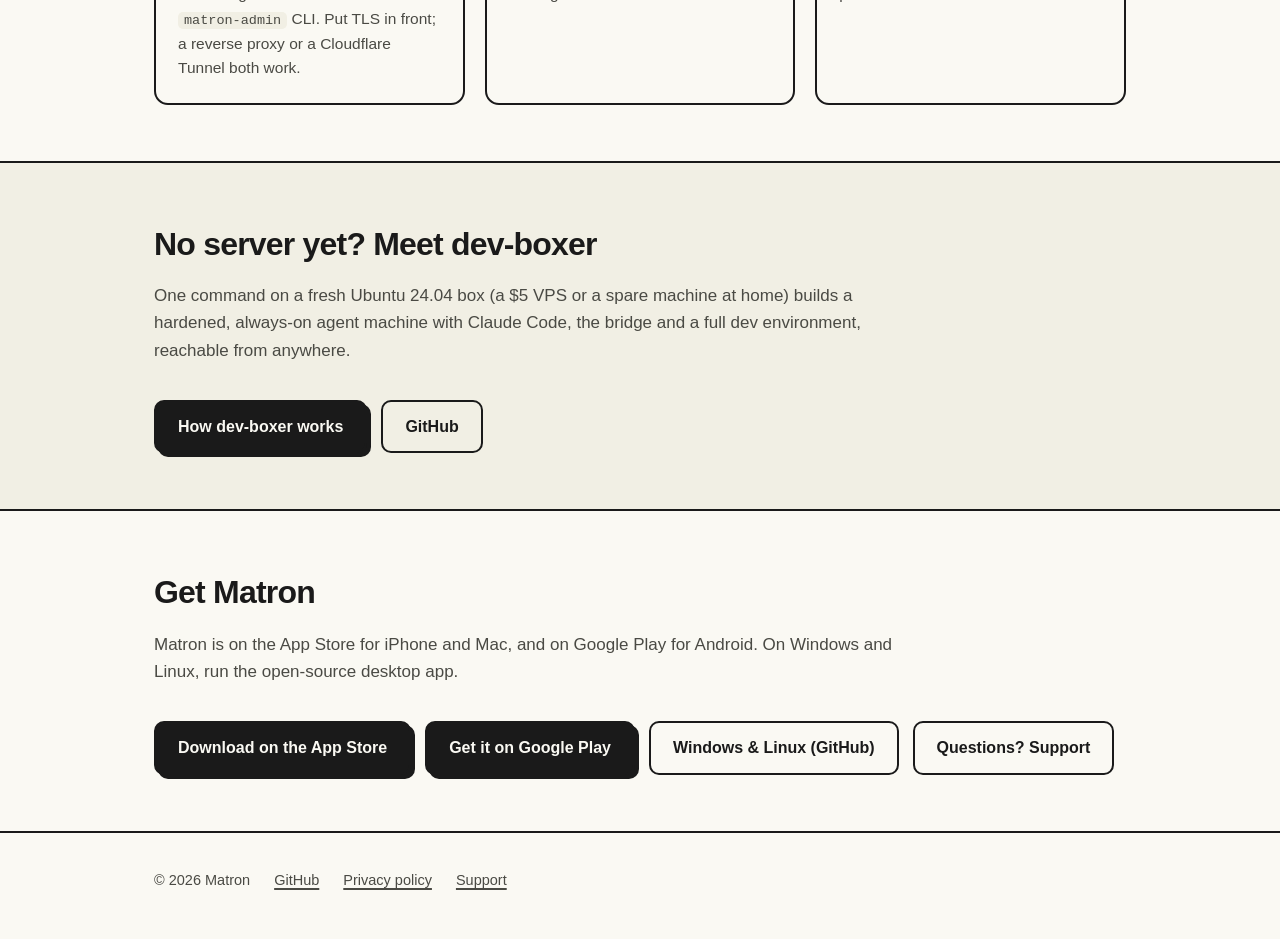
==== commit 11e19677: "Show useful design and build results in onboarding" ====
--- a/index.html
+++ b/index.html
@@ -3,13 +3,13 @@
 <head>
 <meta charset="utf-8">
 <meta name="viewport" content="width=device-width, initial-scale=1">
-<title>Matron — a control center for everything: your own AI agents, open source and self-hosted</title>
-<meta name="description" content="Matron runs a team of AI agents on servers you control. They take on work like email, finance and technical jobs, and you steer them from native iPhone, Mac and Android apps. Open source and self-hosted.">
+<title>Matron — design and build with AI agents on your own server</title>
+<meta name="description" content="Explore design directions, build a small app and keep shaping it from your phone. Open source, with Claude Code or Codex on your own server.">
 <link rel="icon" type="image/png" sizes="32x32" href="/assets/favicon-32.png">
 <link rel="apple-touch-icon" href="/assets/apple-touch-icon.png">
-<link rel="stylesheet" href="/style.css?v=7">
-<meta property="og:title" content="Matron — a control center for everything: your own AI agents, open source and self-hosted">
-<meta property="og:description" content="A control center for everything. Run a team of AI agents on servers you control and steer them from your phone. Open source and self-hosted.">
+<link rel="stylesheet" href="/style.css?v=8">
+<meta property="og:title" content="Matron — design and build with AI agents on your own server">
+<meta property="og:description" content="Explore design directions, build a small app and keep shaping it from your phone. Open source, with Claude Code or Codex on your own server.">
 <meta property="og:image" content="https://matron.chat/assets/og-image.png">
 <meta property="og:url" content="https://matron.chat/">
 <meta property="og:type" content="website">
@@ -37,41 +37,40 @@
 <main>
   <div class="wrap hero">
     <div>
-      <h1>A control center for everything</h1>
-      <p class="lede">Matron runs a team of AI agents on servers you control. They take on the work you hand them: email, finance, research, technical jobs. You tell them what you want from your phone, and they come back to you only when they need a decision. It&rsquo;s open source, and you host it yourself.</p>
+      <h1>Turn an idea into something you can use.</h1>
+      <p class="lede">Design an app, build a tracker, research a market or make a report. Give your agent the brief from your phone. It works on your server and brings you back to the result.</p>
       <div class="cta-row">
-        <a class="btn primary" href="https://apps.apple.com/app/matron/id6791565930">Download on the App&nbsp;Store</a>
-        <a class="btn ghost" href="https://play.google.com/store/apps/details?id=chat.matron.android">Get it on Google&nbsp;Play</a>
-        <span class="cta-note">iPhone, Mac, Android, Windows and Linux &middot; open source &middot; self-hosted</span>
-      </div>
-    </div>
-
-    <div class="duo">
-      <figure class="shot mac">
-        <img src="/assets/screens/mac-01-handoff.png" width="1280" height="800"
-             alt="A Matron conversation open in the Mac app: a failing test card, a diff, the passing rerun, and a PR prompt">
-      </figure>
-      <figure class="shot phone">
-        <img src="/assets/screens/ios-02-agent-chat-2x.png" width="660" height="1434"
-             alt="The exact same conversation open in Matron on iPhone, showing identical messages">
-      </figure>
+        <a class="btn primary" href="#work">See what you can make</a>
+        <a class="btn ghost" href="/getting-started/">Set up Matron</a>
+        <span class="cta-note">Open source &middot; your own server &middot; your Claude Code or Codex account</span>
+      </div>
+    </div>
+
+    <div class="build-preview">
+      <p class="example-label">Example brief</p>
+      <blockquote>“Make three visual directions for a fitness tracker: calm, bold and playful.”</blockquote>
+      <div class="direction-previews" aria-label="Three sample visual directions">
+        <a class="mini-direction calm" href="/examples/design-directions/#calm"><span>01 / Calm</span><strong>Field<br>notes.</strong><i aria-hidden="true"></i></a>
+        <a class="mini-direction bold" href="/examples/design-directions/#bold"><span>02 / Bold</span><strong>MAKE<br>MOVES.</strong><i aria-hidden="true"></i></a>
+        <a class="mini-direction playful" href="/examples/design-directions/#playful"><span>03 / Playful</span><strong>Small<br>wins ✳</strong><i aria-hidden="true"></i></a>
+      </div>
+      <div class="result-note"><span class="example-label">Example result notice</span><strong>Three directions are ready to compare.</strong><a href="/examples/design-directions/">Open the sample design page →</a></div>
+      <p class="example-caption">Illustrative output for this brief. Your agent will make its own designs.</p>
     </div>
 
   </div>
 
   <section id="work">
     <div class="wrap">
-      <h2>What your agents can do</h2>
-      <p class="section-lede">An agent is an AI that does the work instead of describing it. Give it access to something and it can read, decide and act there, around the clock.</p>
-      <div class="grid">
-        <div class="card"><span class="glyph">&#9993;</span><h3>Email</h3><p>Read what comes in and draft the replies for you to approve.</p></div>
-        <div class="card"><span class="glyph">&#36;</span><h3>Finance</h3><p>Keep track of bills, receipts and payments, and flag what needs your attention.</p></div>
-        <div class="card"><span class="glyph">&#128269;</span><h3>Research</h3><p>Look things up, compare the options and write up what they found.</p></div>
-        <div class="card"><span class="glyph">&#10100;&#10101;</span><h3>Technical jobs</h3><p>Build things, fix things and keep them running: websites, code, servers.</p></div>
-        <div class="card"><span class="glyph">&#128230;</span><h3>Errands</h3><p>Book a delivery, place an order, fill in a form. Agents can use a website the way you would.</p></div>
-        <div class="card"><span class="glyph">&#10010;</span><h3>Anything else</h3><p>If a service can be reached by software, an agent can work with it.</p></div>
-      </div>
-      <p class="honesty">You decide what each agent can reach. You connect a service by giving your agents a tool for it: a connector (an MCP server), a command-line program or an API key. Matron is where you run the agents, see what they are doing and answer their questions.</p>
+      <h2>What would you like to make or find out?</h2>
+      <p class="section-lede">Give your agent a brief and get a result you can use: a design to compare, an app to try or a report to read. A notice brings you back to the finished work, ready for your next change.</p>
+      <div class="grid two examples-grid">
+        <article class="card"><span class="example-label">Explore a direction</span><h3>See three ways your app could look</h3><blockquote>“Show colors, typography and a sample screen for each direction. Put them in one page I can compare.”</blockquote><p><strong>The result:</strong> a visual design page, with a notice linking to it when it is ready.</p><a class="btn ghost" href="/examples/design-directions/">Compare the sample designs</a></article>
+        <article class="card"><span class="example-label">Build something useful</span><h3>Turn your choice into a fitness tracker</h3><blockquote>“Use the calm direction. Let me log an activity and its duration, then see my weekly total.”</blockquote><p><strong>The result:</strong> a small app you can use, download and ask to change. This example stores records in your browser and can export them.</p><a class="btn ghost" href="/examples/fitness-tracker/">Try the working tracker</a></article>
+        <article class="card"><span class="example-label">Research a market</span><h3>Find out where an idea could fit</h3><blockquote>“Research the market for a simple workout log. Compare five alternatives, their audiences and current prices. Link to your sources and separate evidence from guesses.”</blockquote><p><strong>Ask for:</strong> a dated comparison, gaps worth exploring and questions to test with potential users, delivered as a report with sources.</p></article>
+        <article class="card"><span class="example-label">Make a report</span><h3>Turn a pile of notes into a clear next step</h3><blockquote>“Turn these notes into a two-page project report: what we learned, what is still uncertain and the next three actions. Share the finished report when it is ready.”</blockquote><p><strong>Ask for:</strong> a concise report you can read, download and share, with a notice linking to the finished file.</p></article>
+      </div>
+      <p class="honesty">These sample outputs show one possible result. Explore them here, then try the briefs with your own agent. Email and other service connections are not included.</p>
     </div>
   </section>
 
--- a/style.css
+++ b/style.css
@@ -171,6 +171,28 @@
 
 .cta-note { font-size: 14px; color: var(--ink-soft); width: 100%; }
 
+/* A brief, its visual output and the result notice. */
+.build-preview { border: 2px solid var(--ink); border-radius: 18px; padding: 24px; box-shadow: 7px 7px 0 var(--ink); background: #fffefa; min-width: 0; }
+.example-label { display: block; margin: 0 0 12px; color: var(--ink-soft); font: 700 11px/1.5 var(--mono); text-transform: uppercase; letter-spacing: .1em; }
+.build-preview blockquote { margin: 0 0 24px; font-size: 21px; line-height: 1.4; letter-spacing: -.4px; }
+.direction-previews { display: grid; grid-template-columns: repeat(3, minmax(0, 1fr)); gap: 9px; }
+.mini-direction { display: flex; flex-direction: column; min-height: 175px; padding: 15px 11px; border-radius: 10px; text-decoration: none; overflow: hidden; }
+.mini-direction span { font-size: 10px; white-space: nowrap; }
+.mini-direction strong { display: block; margin-top: 18px; font-size: clamp(18px, 2vw, 25px); line-height: 1.1; letter-spacing: -.7px; }
+.mini-direction i { height: 22px; border-radius: 5px; margin-top: auto; background: currentColor; opacity: .25; }
+.mini-direction.calm { background: #eef3e8; color: #304b37; font-family: Georgia, serif; }
+.mini-direction.bold { background: #152449; color: #bcec68; }
+.mini-direction.playful { background: #fff0df; color: #623d5d; }
+.result-note { display: grid; gap: 7px; margin-top: 22px; padding: 18px; border: 1px solid #b8c7ae; border-radius: 10px; background: #edf2e8; font-size: 15px; }
+.result-note .example-label { margin: 0; }
+.result-note strong { line-height: 1.4; }
+.example-caption { margin: 14px 0 0; font-size: 12px; color: var(--ink-soft); }
+.examples-grid .card { display: flex; flex-direction: column; align-items: start; padding: 28px; }
+.examples-grid h3 { font-size: 25px; line-height: 1.2; }
+.examples-grid blockquote { margin: 20px 0; border-left: 3px solid var(--good); padding-left: 17px; font-size: 19px; }
+.examples-grid .btn { margin-top: 24px; }
+@media (max-width: 640px) { .build-preview { padding: 19px; } .mini-direction { min-height: 150px; padding: 13px 8px; } .mini-direction strong { font-size: 20px; } .examples-grid .card { padding: 24px; } }
+
 /* ---------- real app screenshots ---------- */
 
 .shot { margin: 0; }
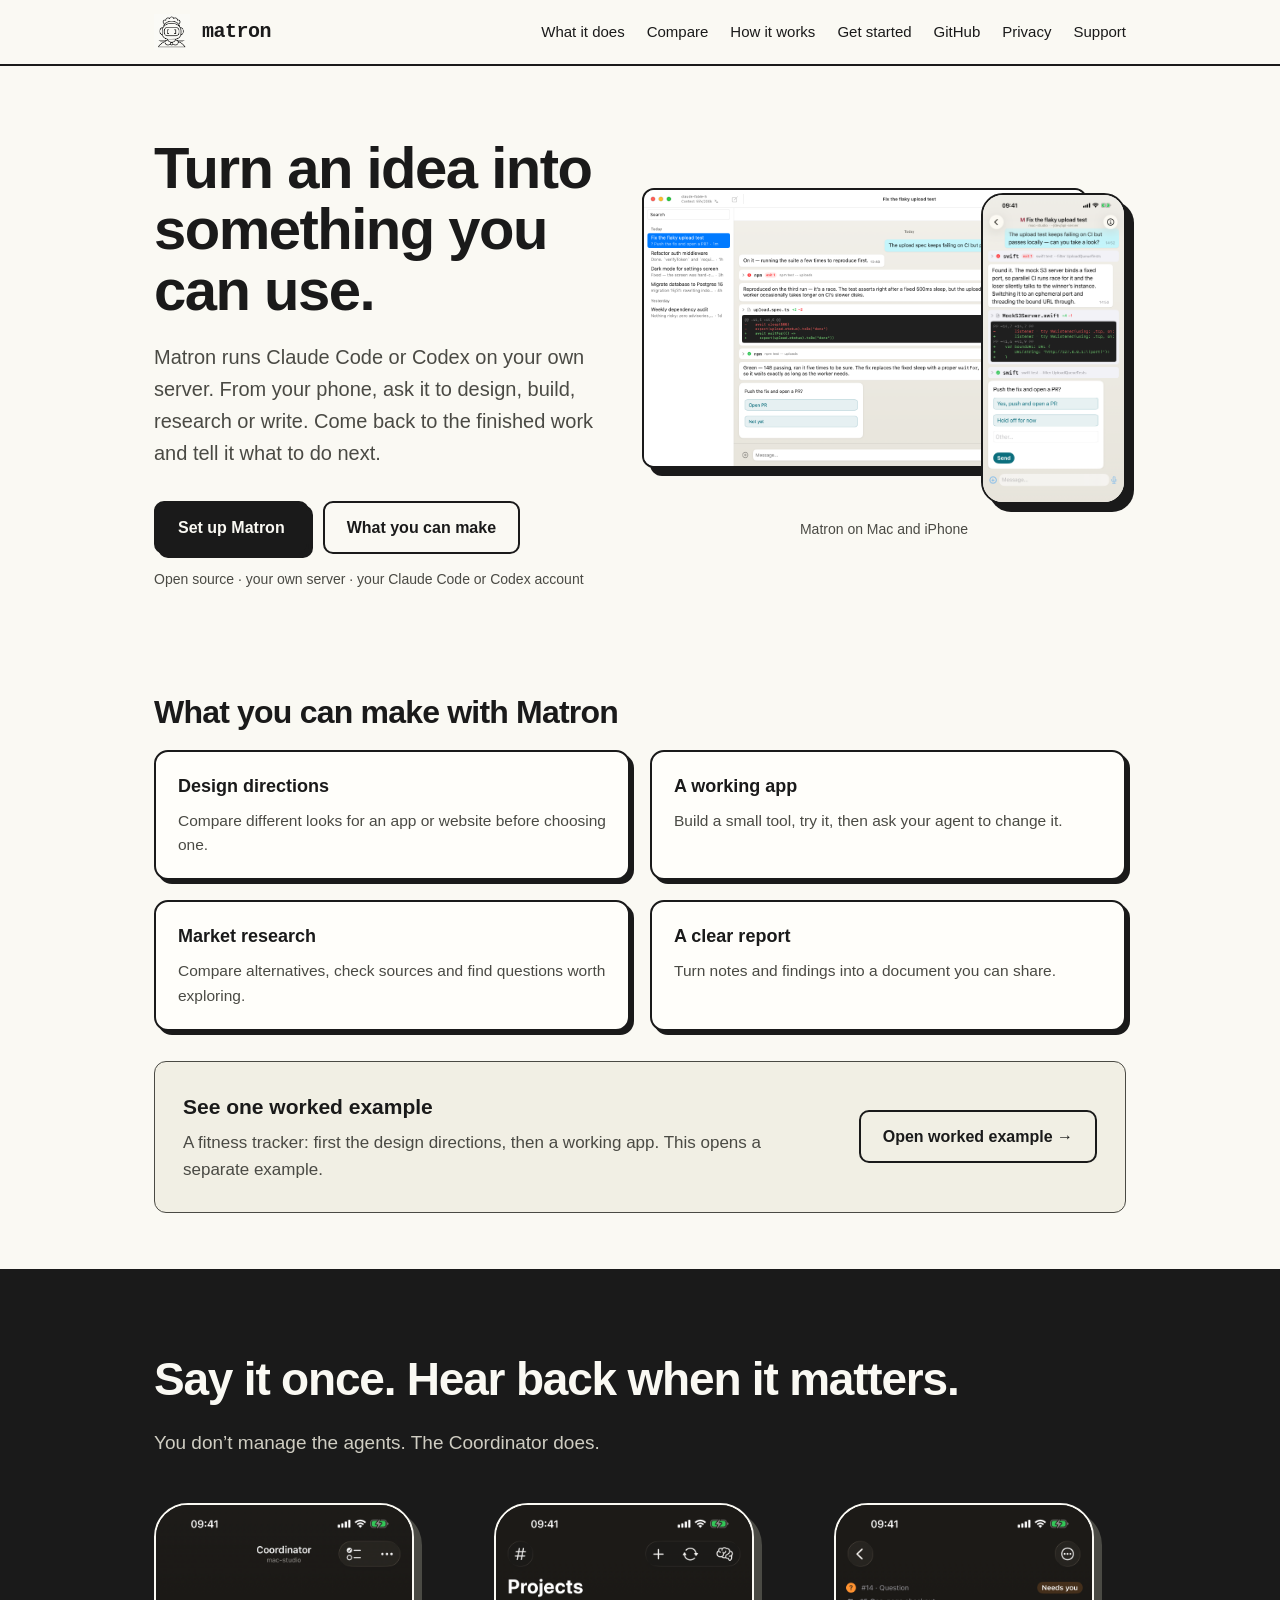
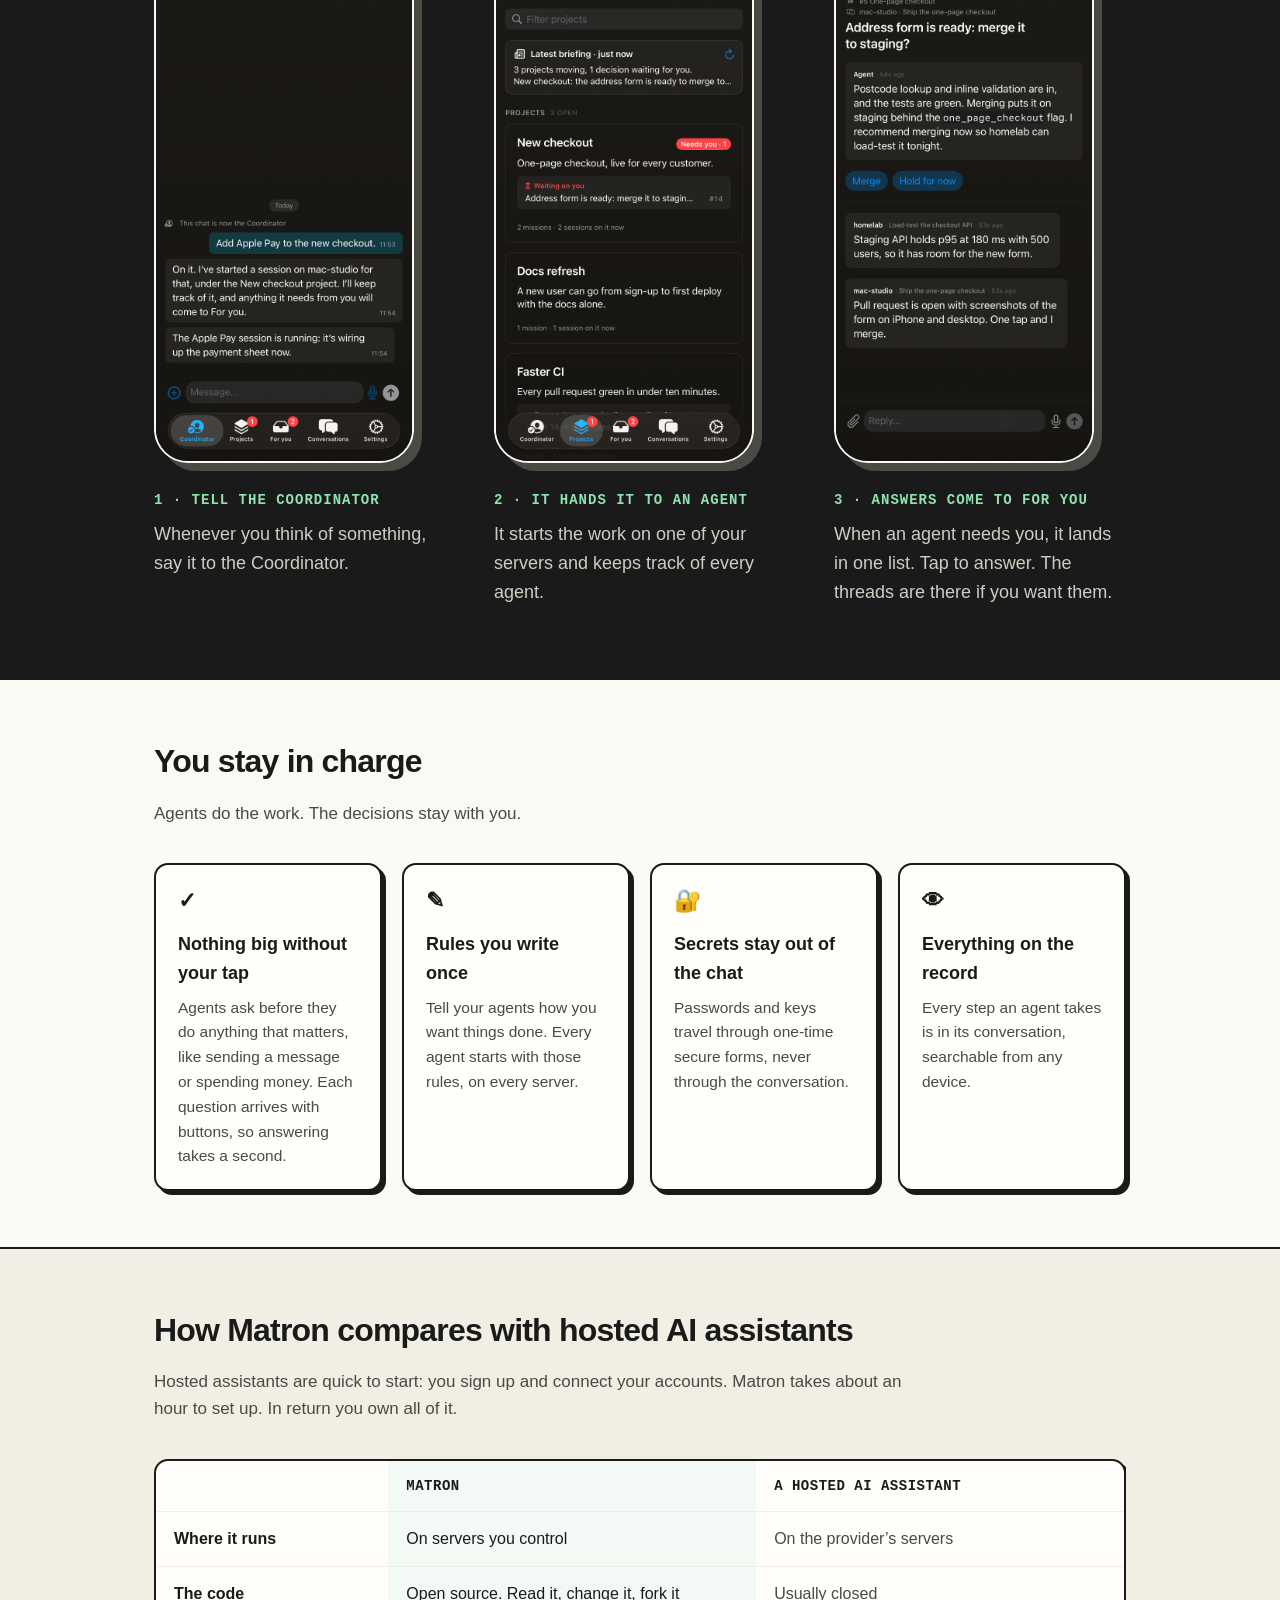
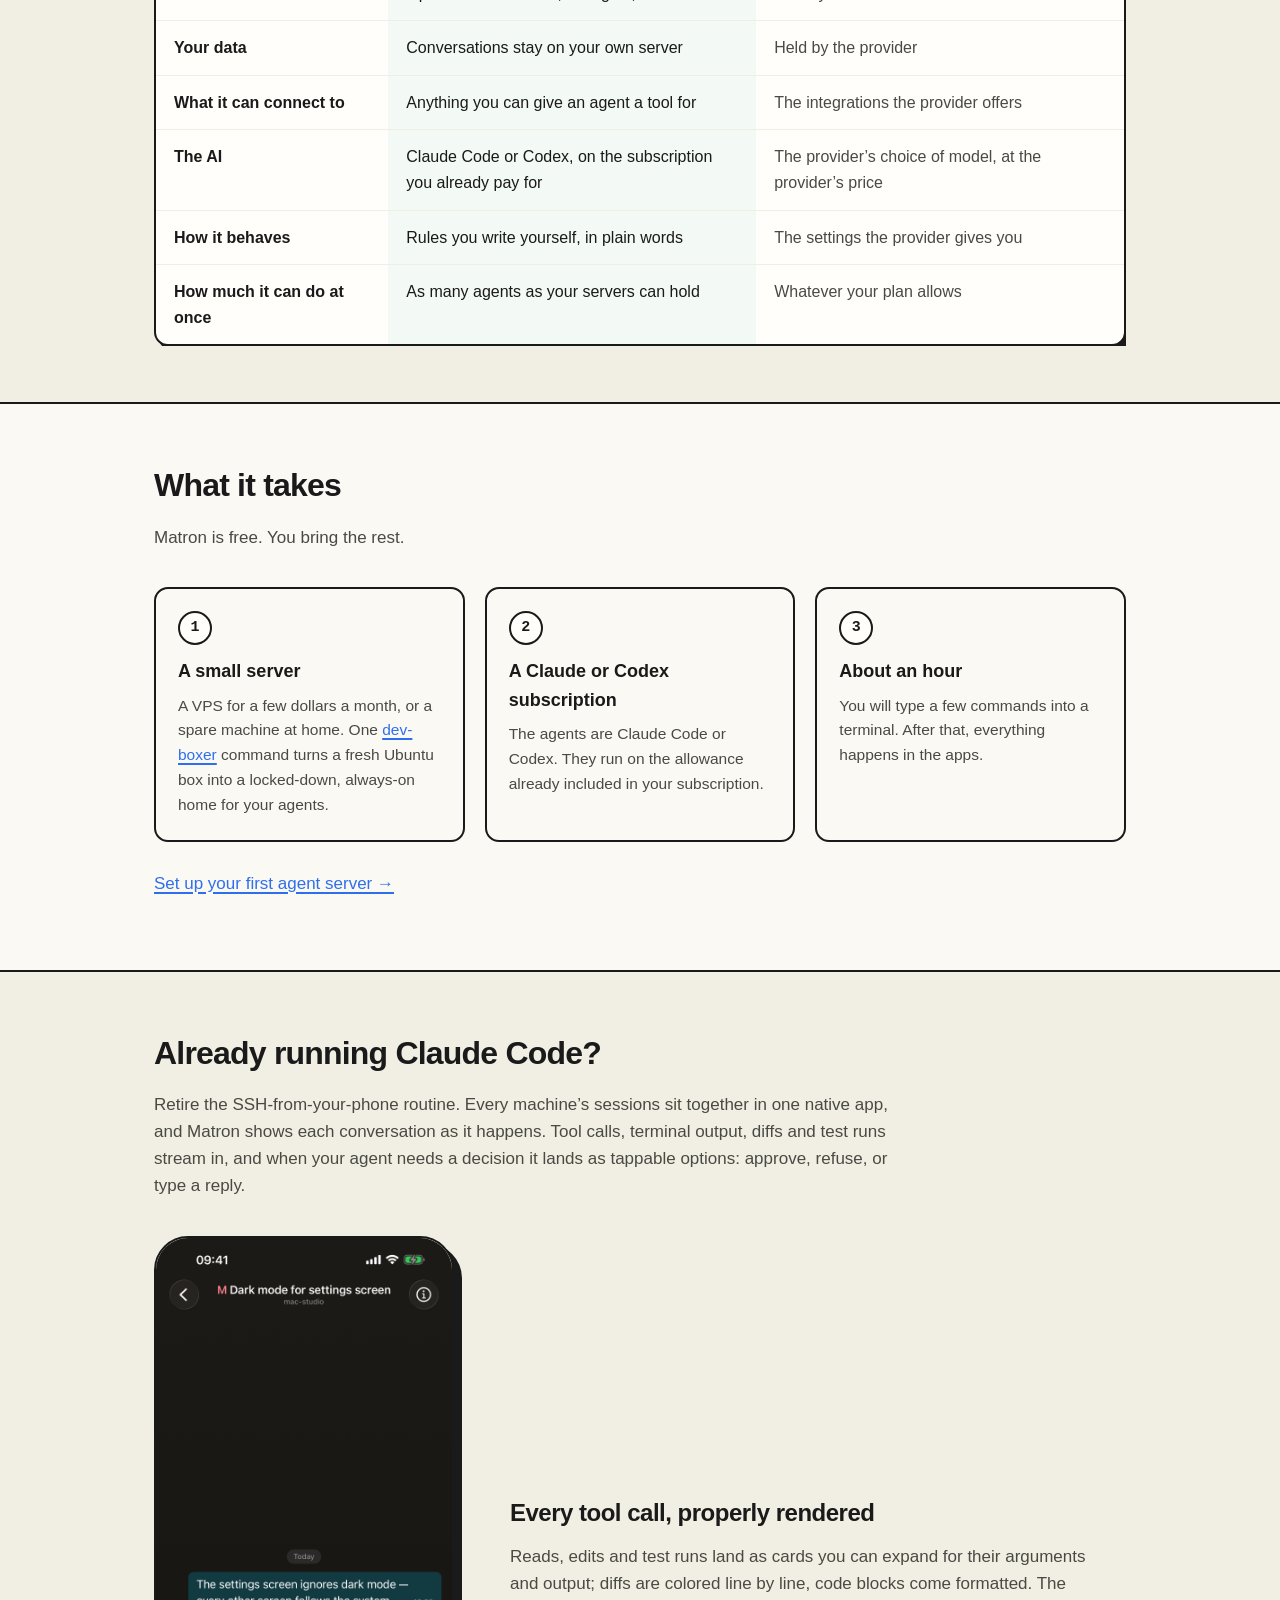
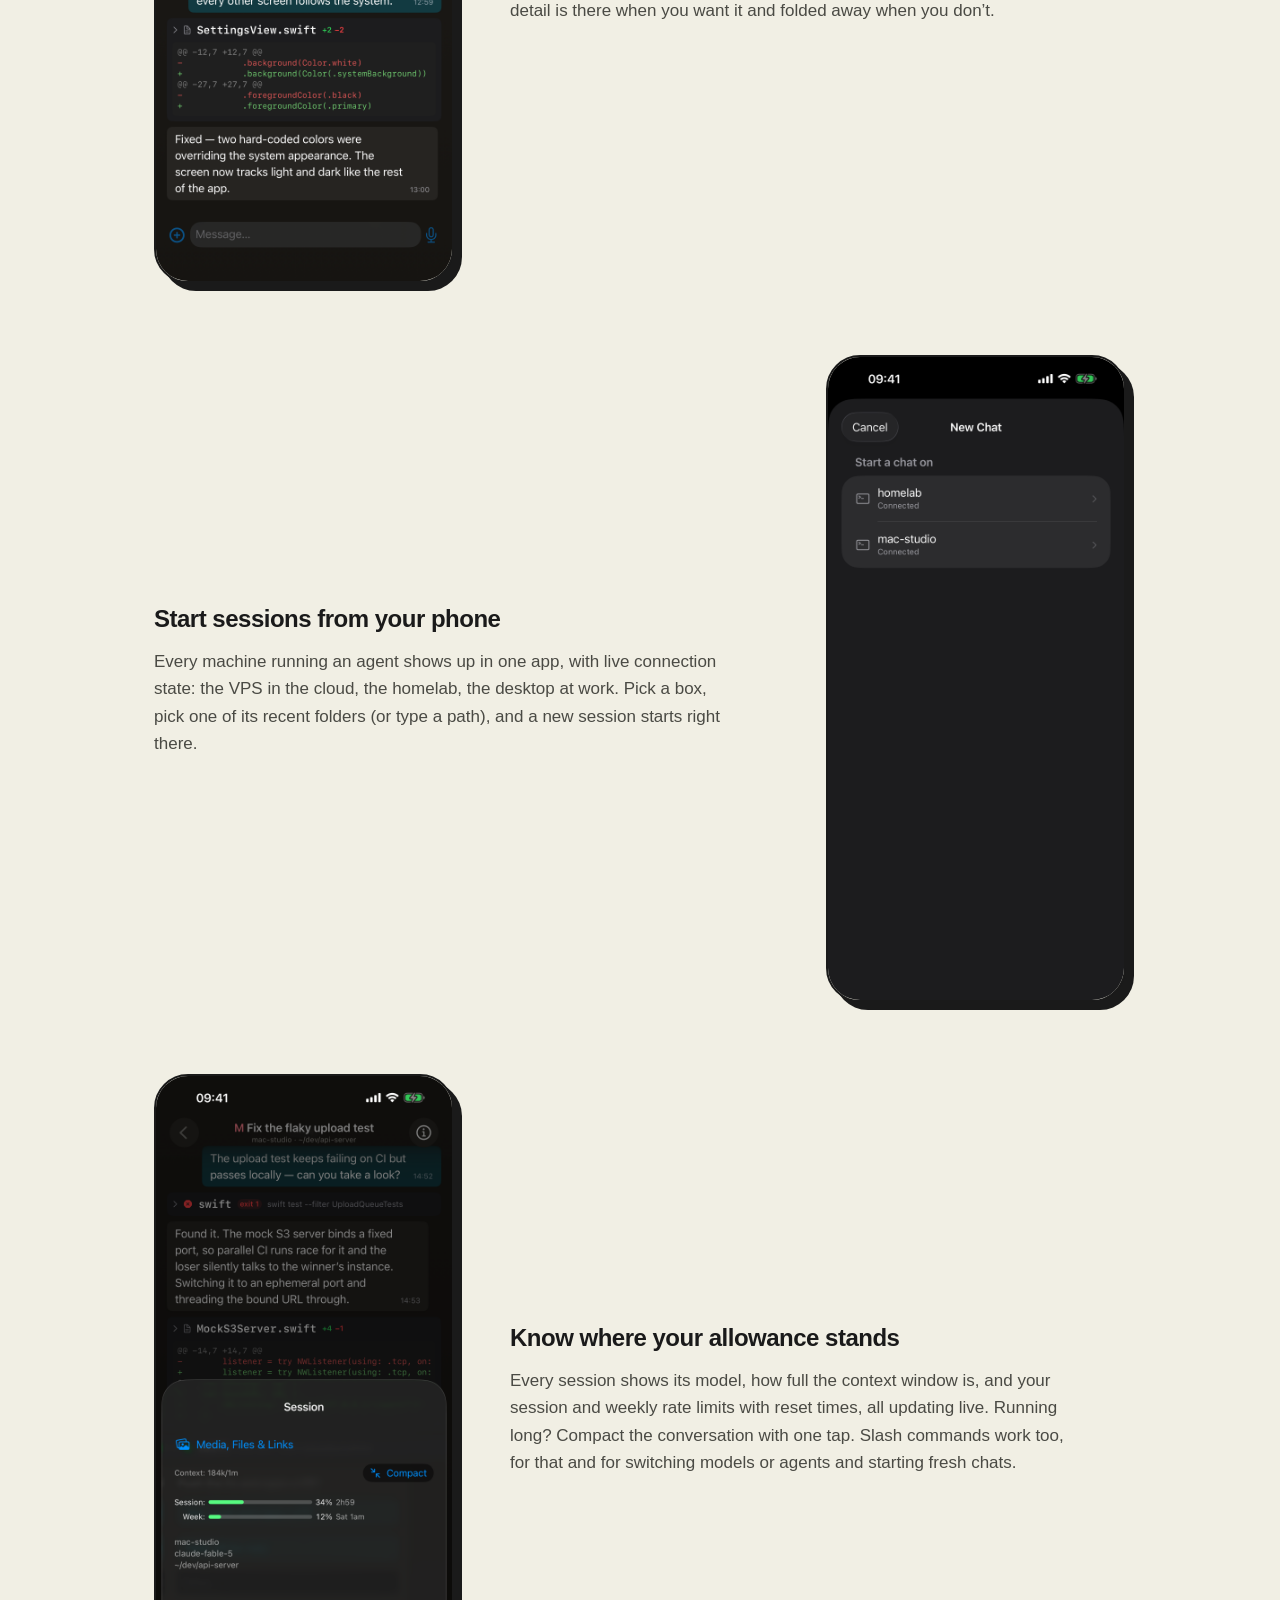
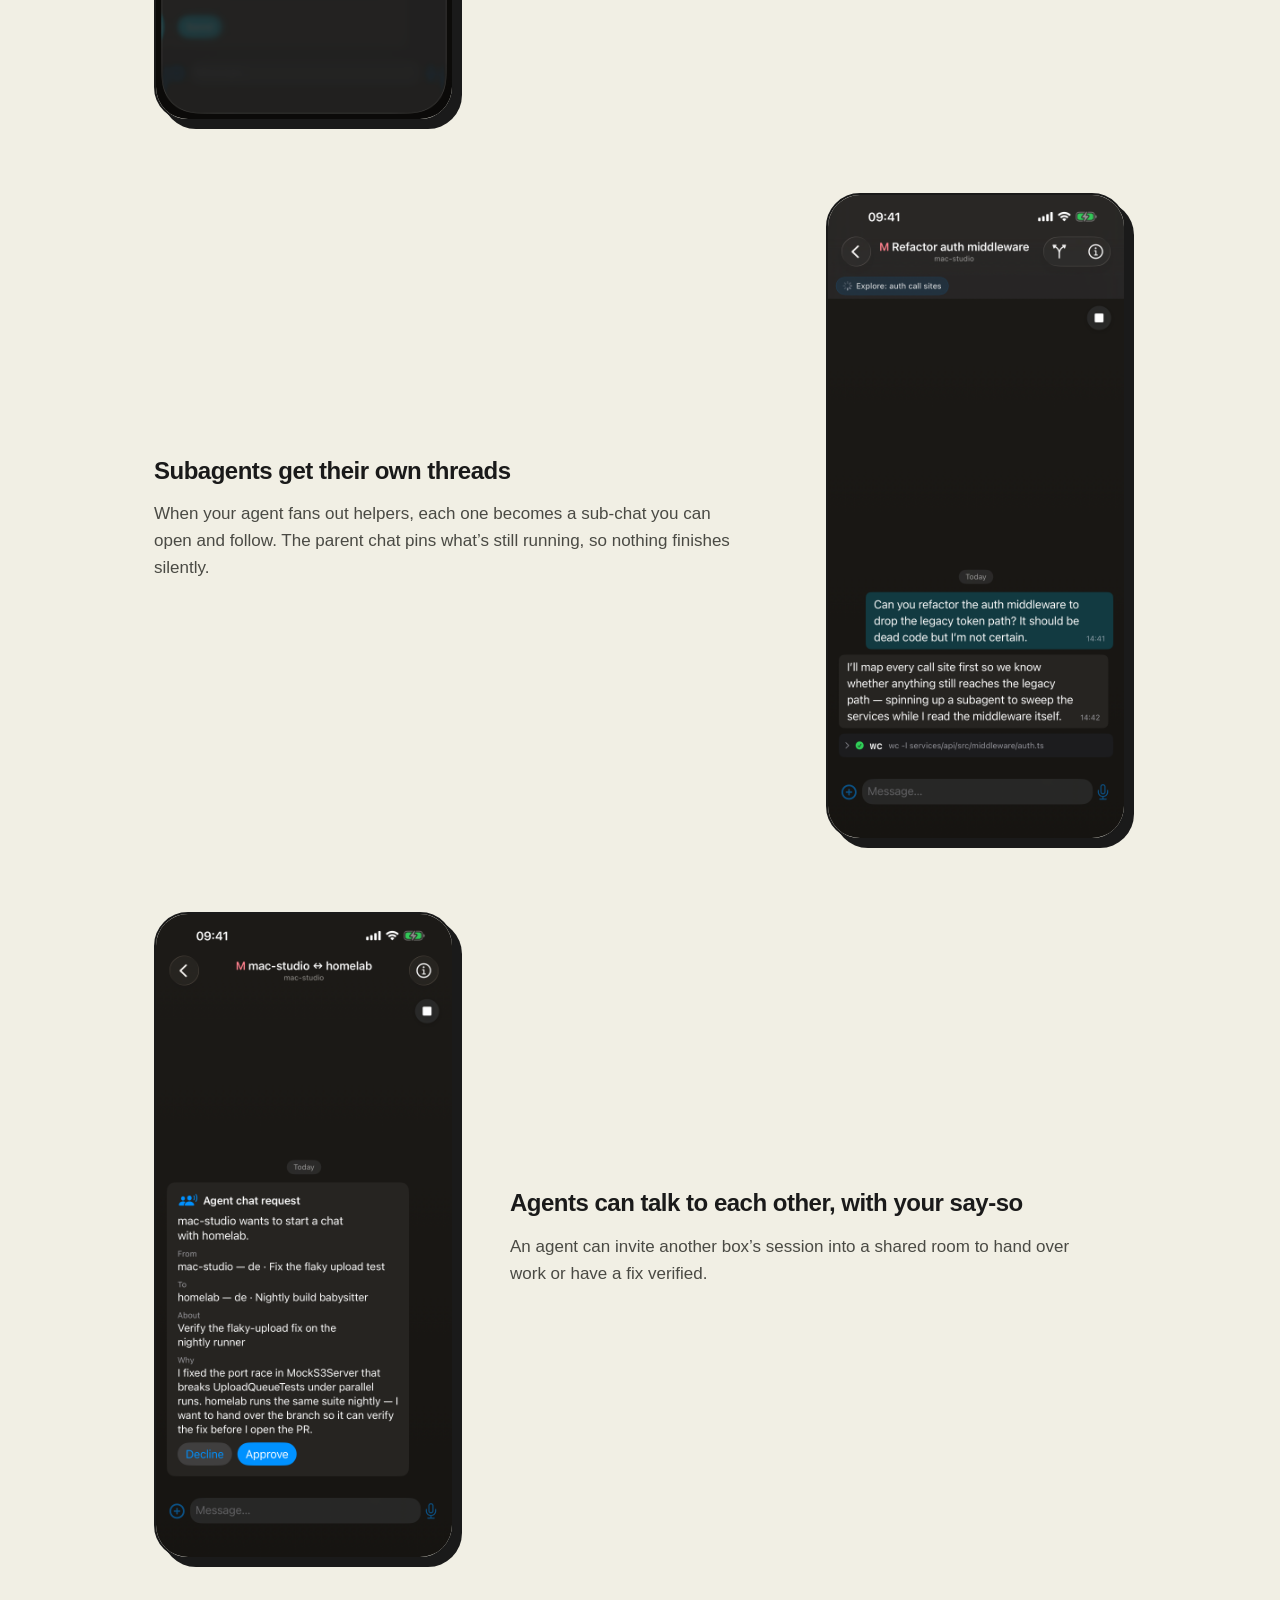
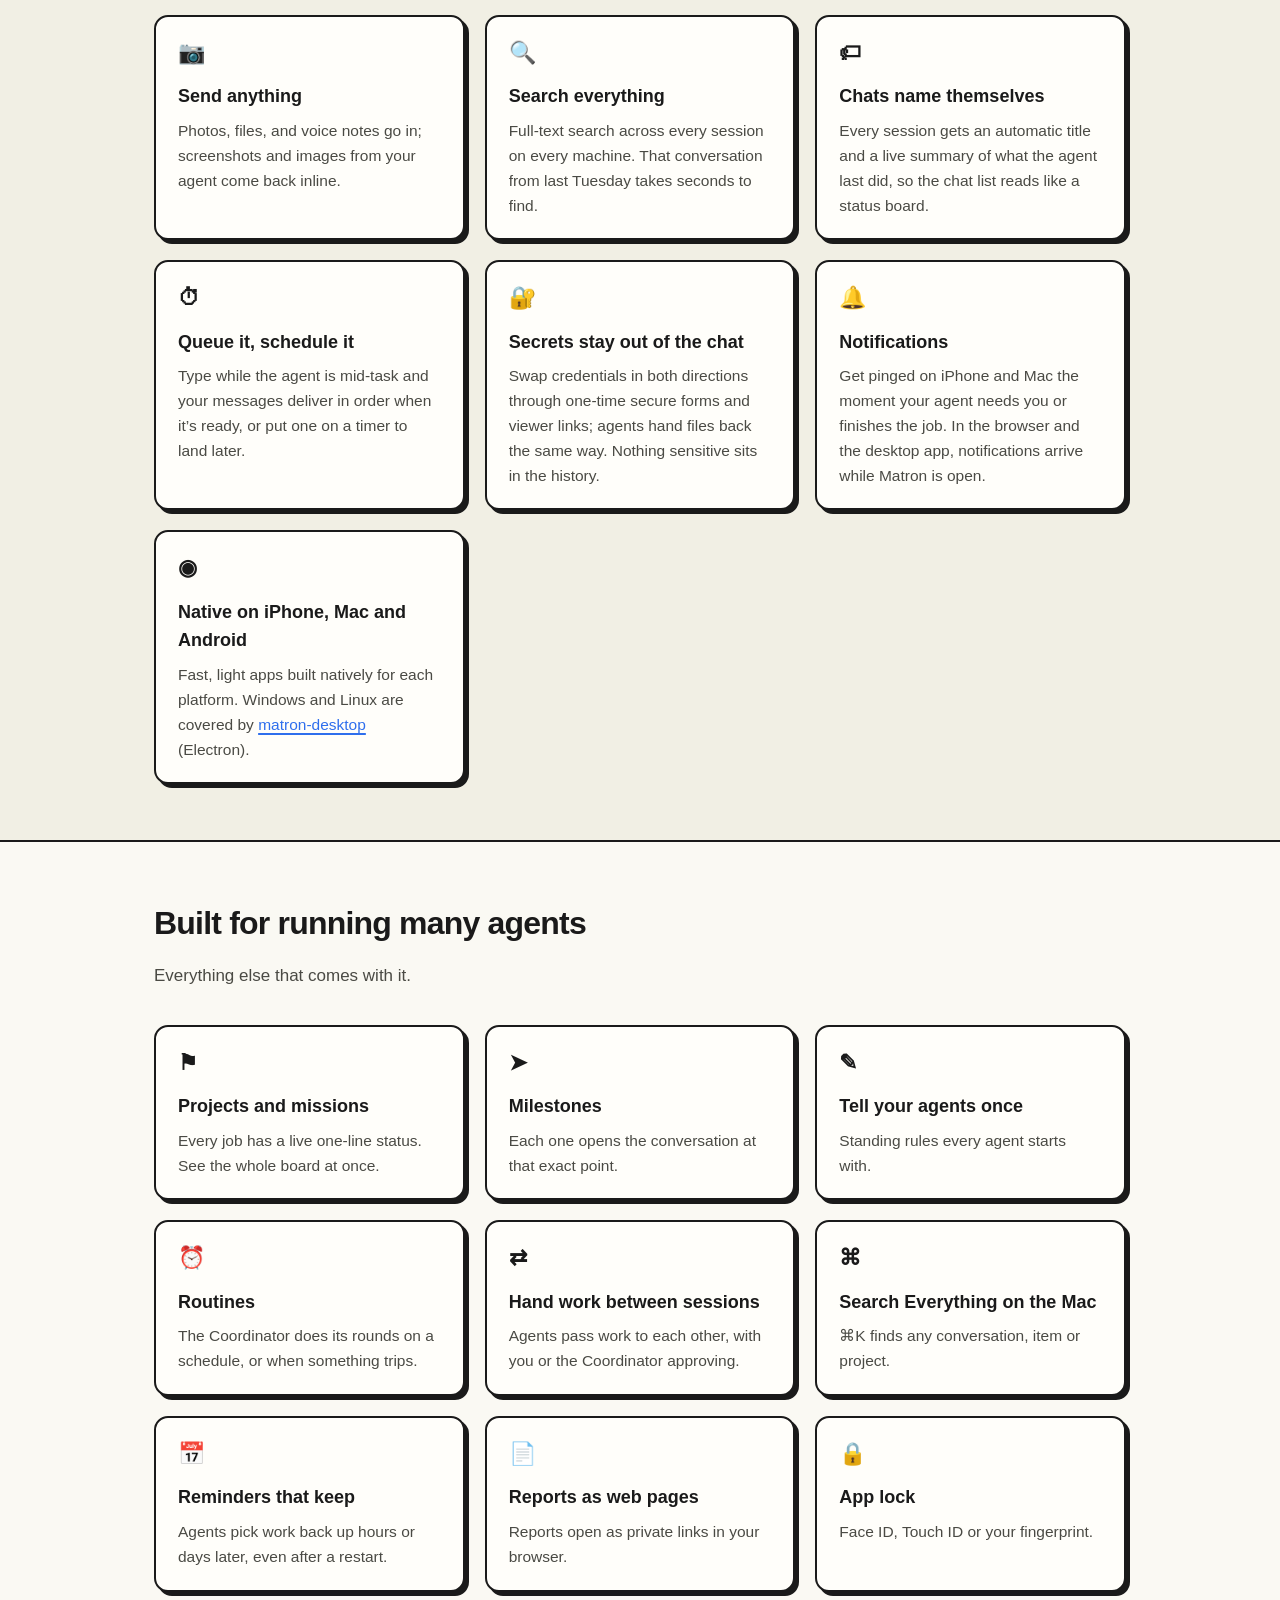
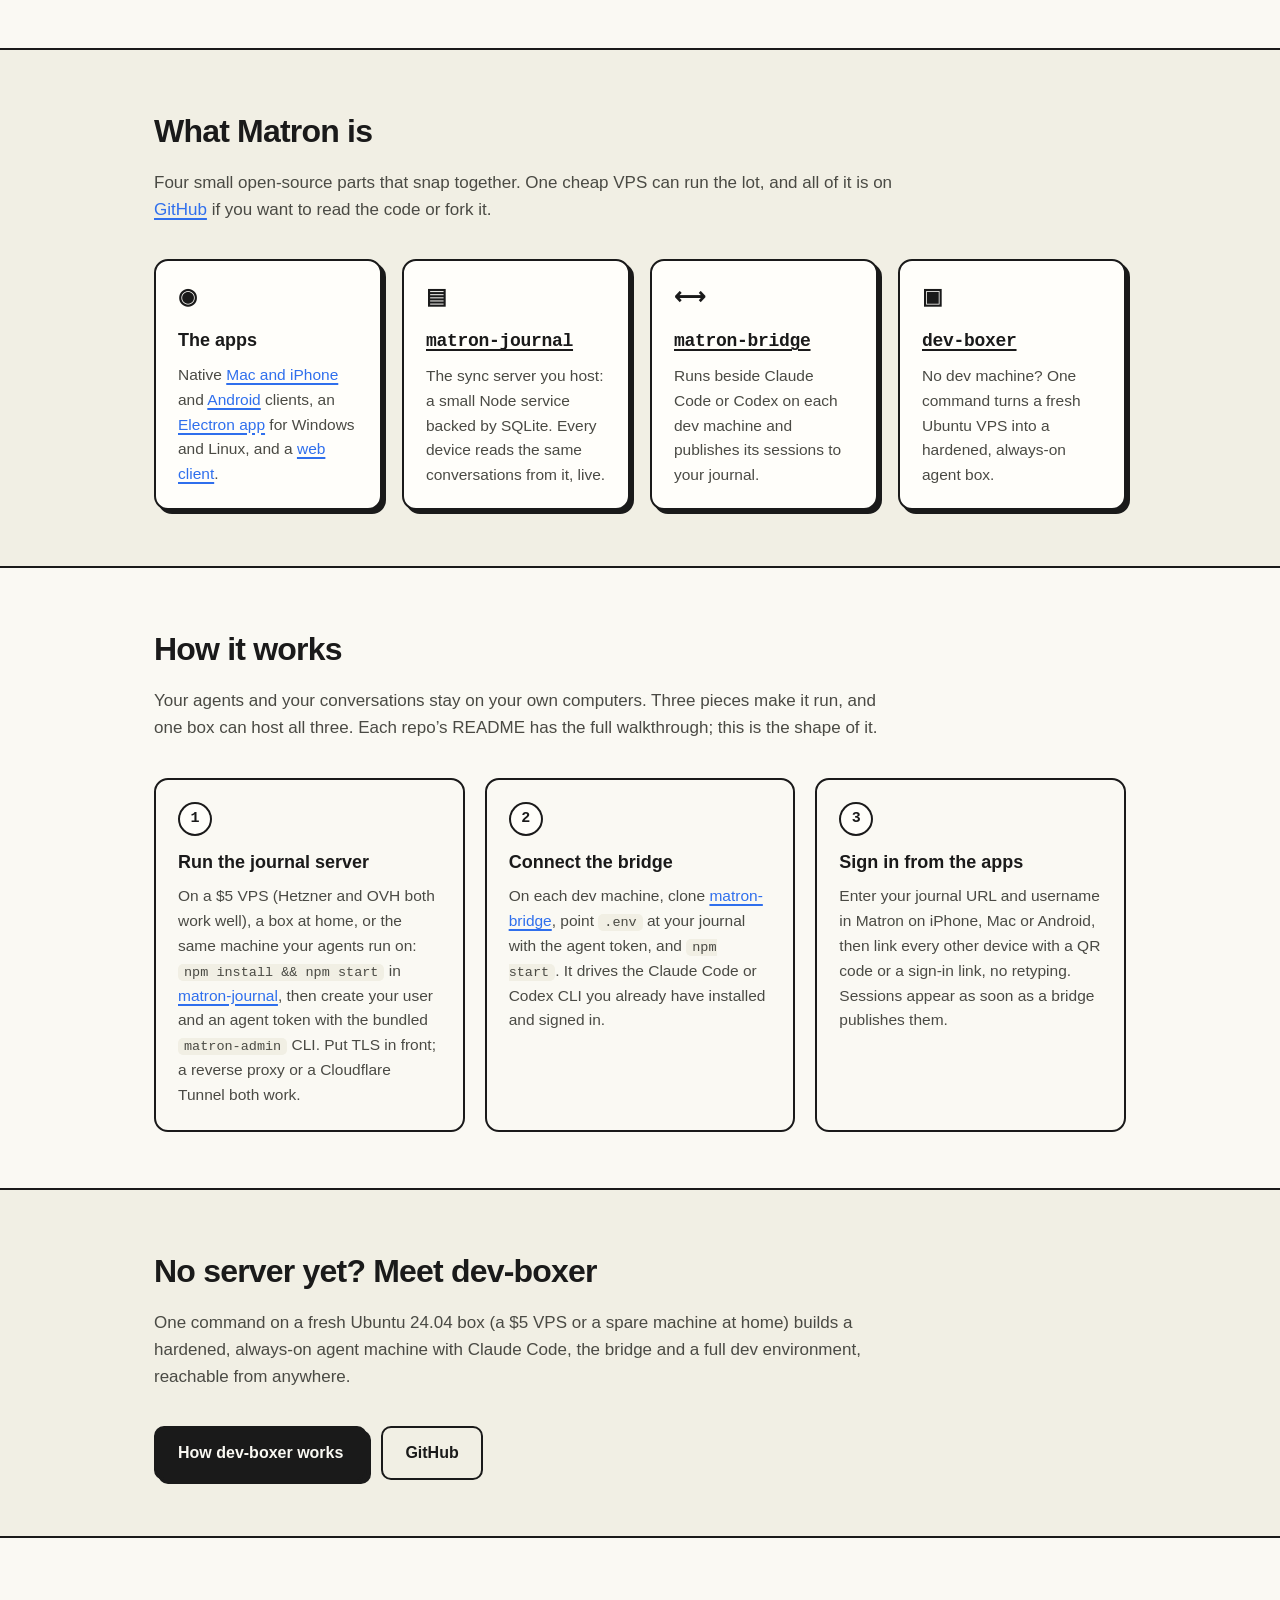
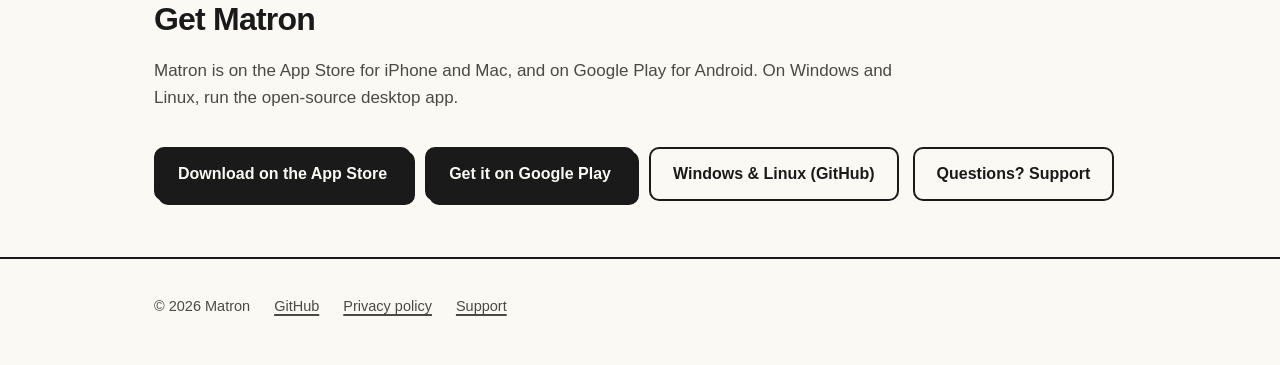
==== commit 30fe6f5d: "Separate the Matron homepage from the worked example" ====
--- a/index.html
+++ b/index.html
@@ -7,7 +7,7 @@
 <meta name="description" content="Explore design directions, build a small app and keep shaping it from your phone. Open source, with Claude Code or Codex on your own server.">
 <link rel="icon" type="image/png" sizes="32x32" href="/assets/favicon-32.png">
 <link rel="apple-touch-icon" href="/assets/apple-touch-icon.png">
-<link rel="stylesheet" href="/style.css?v=8">
+<link rel="stylesheet" href="/style.css?v=9">
 <meta property="og:title" content="Matron — design and build with AI agents on your own server">
 <meta property="og:description" content="Explore design directions, build a small app and keep shaping it from your phone. Open source, with Claude Code or Codex on your own server.">
 <meta property="og:image" content="https://matron.chat/assets/og-image.png">
@@ -38,39 +38,36 @@
   <div class="wrap hero">
     <div>
       <h1>Turn an idea into something you can use.</h1>
-      <p class="lede">Design an app, build a tracker, research a market or make a report. Give your agent the brief from your phone. It works on your server and brings you back to the result.</p>
+      <p class="lede">Matron runs Claude Code or Codex on your own server. From your phone, ask it to design, build, research or write. Come back to the finished work and tell it what to do next.</p>
       <div class="cta-row">
-        <a class="btn primary" href="#work">See what you can make</a>
-        <a class="btn ghost" href="/getting-started/">Set up Matron</a>
+        <a class="btn primary" href="/getting-started/">Set up Matron</a>
+        <a class="btn ghost" href="#work">What you can make</a>
         <span class="cta-note">Open source &middot; your own server &middot; your Claude Code or Codex account</span>
       </div>
     </div>
 
-    <div class="build-preview">
-      <p class="example-label">Example brief</p>
-      <blockquote>“Make three visual directions for a fitness tracker: calm, bold and playful.”</blockquote>
-      <div class="direction-previews" aria-label="Three sample visual directions">
-        <a class="mini-direction calm" href="/examples/design-directions/#calm"><span>01 / Calm</span><strong>Field<br>notes.</strong><i aria-hidden="true"></i></a>
-        <a class="mini-direction bold" href="/examples/design-directions/#bold"><span>02 / Bold</span><strong>MAKE<br>MOVES.</strong><i aria-hidden="true"></i></a>
-        <a class="mini-direction playful" href="/examples/design-directions/#playful"><span>03 / Playful</span><strong>Small<br>wins ✳</strong><i aria-hidden="true"></i></a>
-      </div>
-      <div class="result-note"><span class="example-label">Example result notice</span><strong>Three directions are ready to compare.</strong><a href="/examples/design-directions/">Open the sample design page →</a></div>
-      <p class="example-caption">Illustrative output for this brief. Your agent will make its own designs.</p>
-    </div>
-
+    <div>
+      <div class="duo">
+        <figure class="shot mac"><img src="/assets/screens/mac-01-handoff.png" width="1280" height="800" alt="The Matron Mac app showing an agent working on a code change"></figure>
+        <figure class="shot phone"><img src="/assets/screens/ios-02-agent-chat-2x.png" width="660" height="1434" alt="The same conversation in the Matron iPhone app"></figure>
+      </div>
+      <p class="product-caption">Matron on Mac and iPhone</p>
+    </div>
   </div>
 
   <section id="work">
     <div class="wrap">
-      <h2>What would you like to make or find out?</h2>
-      <p class="section-lede">Give your agent a brief and get a result you can use: a design to compare, an app to try or a report to read. A notice brings you back to the finished work, ready for your next change.</p>
-      <div class="grid two examples-grid">
-        <article class="card"><span class="example-label">Explore a direction</span><h3>See three ways your app could look</h3><blockquote>“Show colors, typography and a sample screen for each direction. Put them in one page I can compare.”</blockquote><p><strong>The result:</strong> a visual design page, with a notice linking to it when it is ready.</p><a class="btn ghost" href="/examples/design-directions/">Compare the sample designs</a></article>
-        <article class="card"><span class="example-label">Build something useful</span><h3>Turn your choice into a fitness tracker</h3><blockquote>“Use the calm direction. Let me log an activity and its duration, then see my weekly total.”</blockquote><p><strong>The result:</strong> a small app you can use, download and ask to change. This example stores records in your browser and can export them.</p><a class="btn ghost" href="/examples/fitness-tracker/">Try the working tracker</a></article>
-        <article class="card"><span class="example-label">Research a market</span><h3>Find out where an idea could fit</h3><blockquote>“Research the market for a simple workout log. Compare five alternatives, their audiences and current prices. Link to your sources and separate evidence from guesses.”</blockquote><p><strong>Ask for:</strong> a dated comparison, gaps worth exploring and questions to test with potential users, delivered as a report with sources.</p></article>
-        <article class="card"><span class="example-label">Make a report</span><h3>Turn a pile of notes into a clear next step</h3><blockquote>“Turn these notes into a two-page project report: what we learned, what is still uncertain and the next three actions. Share the finished report when it is ready.”</blockquote><p><strong>Ask for:</strong> a concise report you can read, download and share, with a notice linking to the finished file.</p></article>
-      </div>
-      <p class="honesty">These sample outputs show one possible result. Explore them here, then try the briefs with your own agent. Email and other service connections are not included.</p>
+      <h2>What you can make with Matron</h2>
+      <div class="grid two">
+        <div class="card"><h3>Design directions</h3><p>Compare different looks for an app or website before choosing one.</p></div>
+        <div class="card"><h3>A working app</h3><p>Build a small tool, try it, then ask your agent to change it.</p></div>
+        <div class="card"><h3>Market research</h3><p>Compare alternatives, check sources and find questions worth exploring.</p></div>
+        <div class="card"><h3>A clear report</h3><p>Turn notes and findings into a document you can share.</p></div>
+      </div>
+      <div class="worked-example">
+        <div><h3>See one worked example</h3><p>A fitness tracker: first the design directions, then a working app. This opens a separate example.</p></div>
+        <a class="btn ghost" href="/examples/design-directions/">Open worked example &rarr;</a>
+      </div>
     </div>
   </section>
 
--- a/style.css
+++ b/style.css
@@ -171,27 +171,13 @@
 
 .cta-note { font-size: 14px; color: var(--ink-soft); width: 100%; }
 
-/* A brief, its visual output and the result notice. */
-.build-preview { border: 2px solid var(--ink); border-radius: 18px; padding: 24px; box-shadow: 7px 7px 0 var(--ink); background: #fffefa; min-width: 0; }
-.example-label { display: block; margin: 0 0 12px; color: var(--ink-soft); font: 700 11px/1.5 var(--mono); text-transform: uppercase; letter-spacing: .1em; }
-.build-preview blockquote { margin: 0 0 24px; font-size: 21px; line-height: 1.4; letter-spacing: -.4px; }
-.direction-previews { display: grid; grid-template-columns: repeat(3, minmax(0, 1fr)); gap: 9px; }
-.mini-direction { display: flex; flex-direction: column; min-height: 175px; padding: 15px 11px; border-radius: 10px; text-decoration: none; overflow: hidden; }
-.mini-direction span { font-size: 10px; white-space: nowrap; }
-.mini-direction strong { display: block; margin-top: 18px; font-size: clamp(18px, 2vw, 25px); line-height: 1.1; letter-spacing: -.7px; }
-.mini-direction i { height: 22px; border-radius: 5px; margin-top: auto; background: currentColor; opacity: .25; }
-.mini-direction.calm { background: #eef3e8; color: #304b37; font-family: Georgia, serif; }
-.mini-direction.bold { background: #152449; color: #bcec68; }
-.mini-direction.playful { background: #fff0df; color: #623d5d; }
-.result-note { display: grid; gap: 7px; margin-top: 22px; padding: 18px; border: 1px solid #b8c7ae; border-radius: 10px; background: #edf2e8; font-size: 15px; }
-.result-note .example-label { margin: 0; }
-.result-note strong { line-height: 1.4; }
-.example-caption { margin: 14px 0 0; font-size: 12px; color: var(--ink-soft); }
-.examples-grid .card { display: flex; flex-direction: column; align-items: start; padding: 28px; }
-.examples-grid h3 { font-size: 25px; line-height: 1.2; }
-.examples-grid blockquote { margin: 20px 0; border-left: 3px solid var(--good); padding-left: 17px; font-size: 19px; }
-.examples-grid .btn { margin-top: 24px; }
-@media (max-width: 640px) { .build-preview { padding: 19px; } .mini-direction { min-height: 150px; padding: 13px 8px; } .mini-direction strong { font-size: 20px; } .examples-grid .card { padding: 24px; } }
+/* A single entry into the separate worked example. */
+.product-caption { margin: 14px 0 0; color: var(--ink-soft); font-size: 14px; text-align: center; }
+.worked-example { display: flex; gap: 28px; align-items: center; justify-content: space-between; margin-top: 30px; padding: 28px; border: 1px solid var(--ink-soft); border-radius: 12px; background: var(--cream-dark); }
+.worked-example h3 { margin: 0 0 6px; font-size: 21px; }
+.worked-example p { margin: 0; color: var(--ink-soft); max-width: 38em; }
+.worked-example .btn { flex-shrink: 0; }
+@media (max-width: 640px) { .worked-example { align-items: start; flex-direction: column; padding: 22px; gap: 18px; } }
 
 /* ---------- real app screenshots ---------- */
 
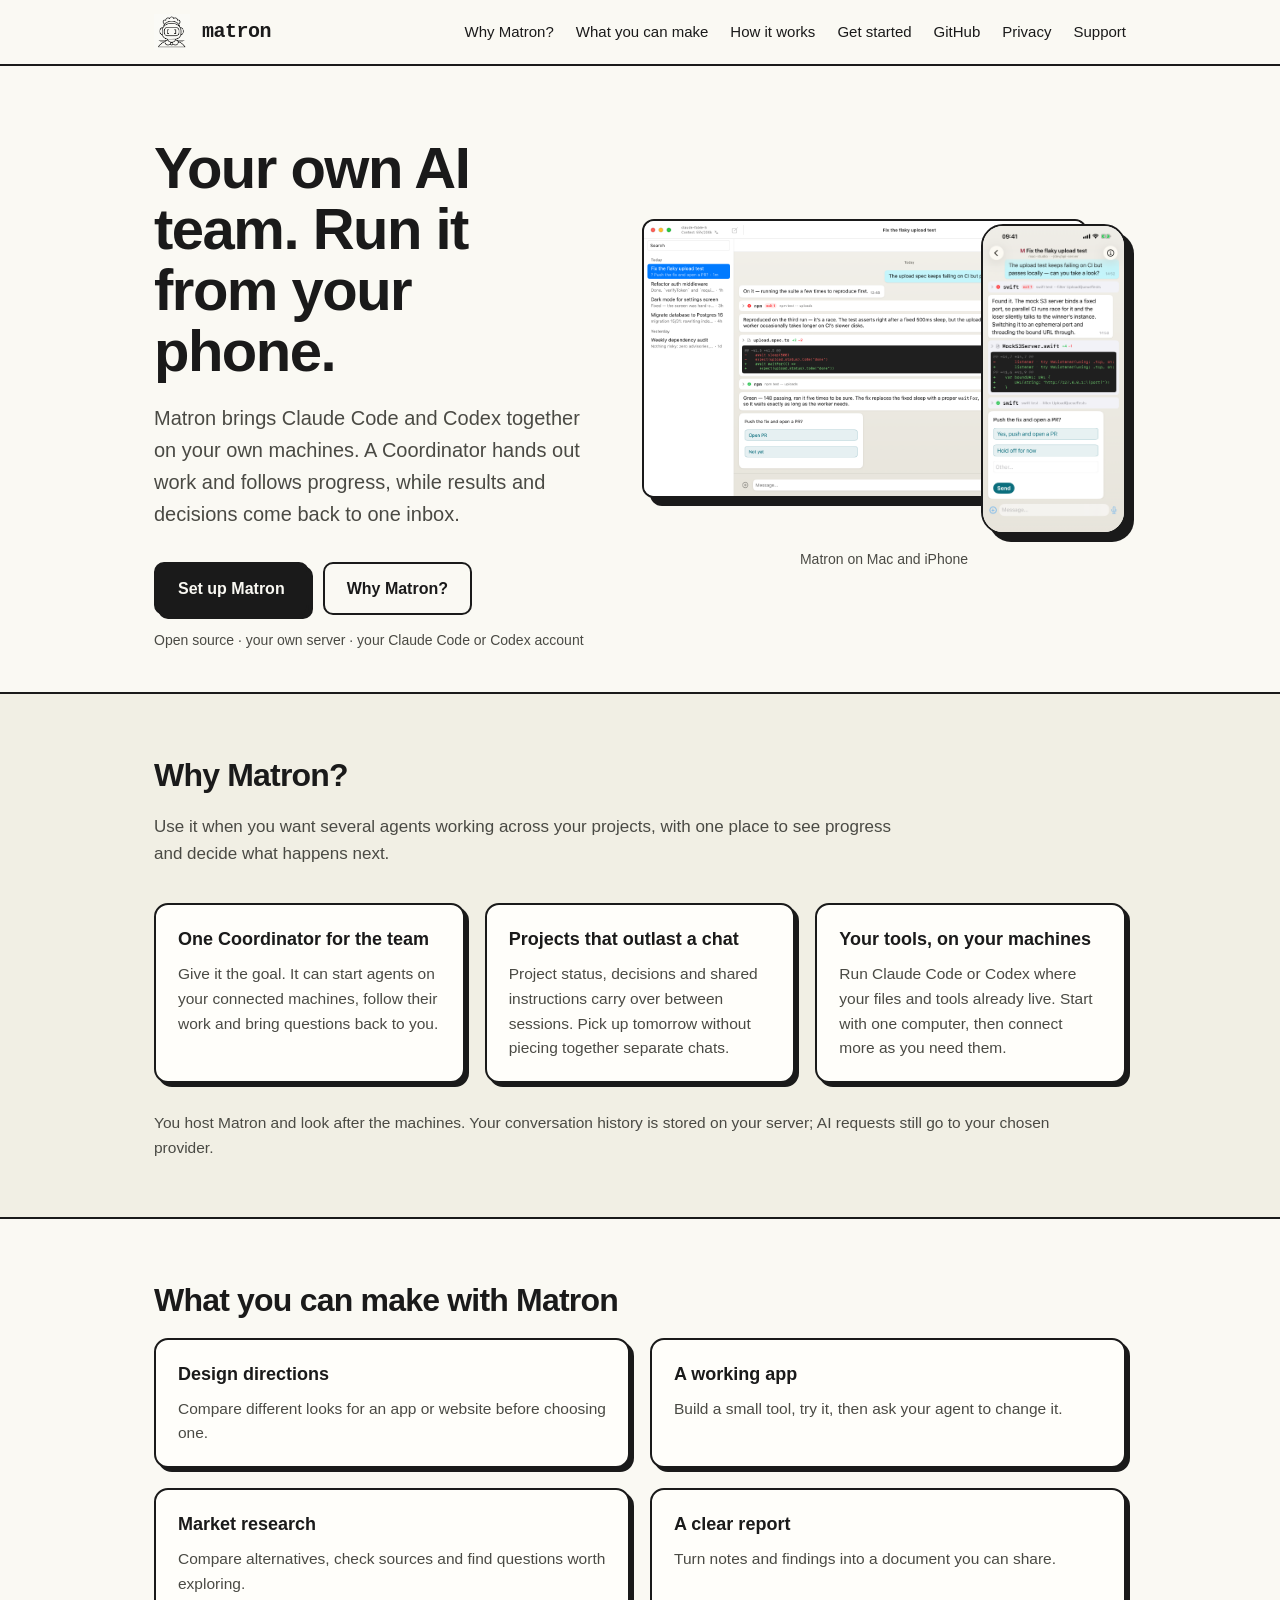
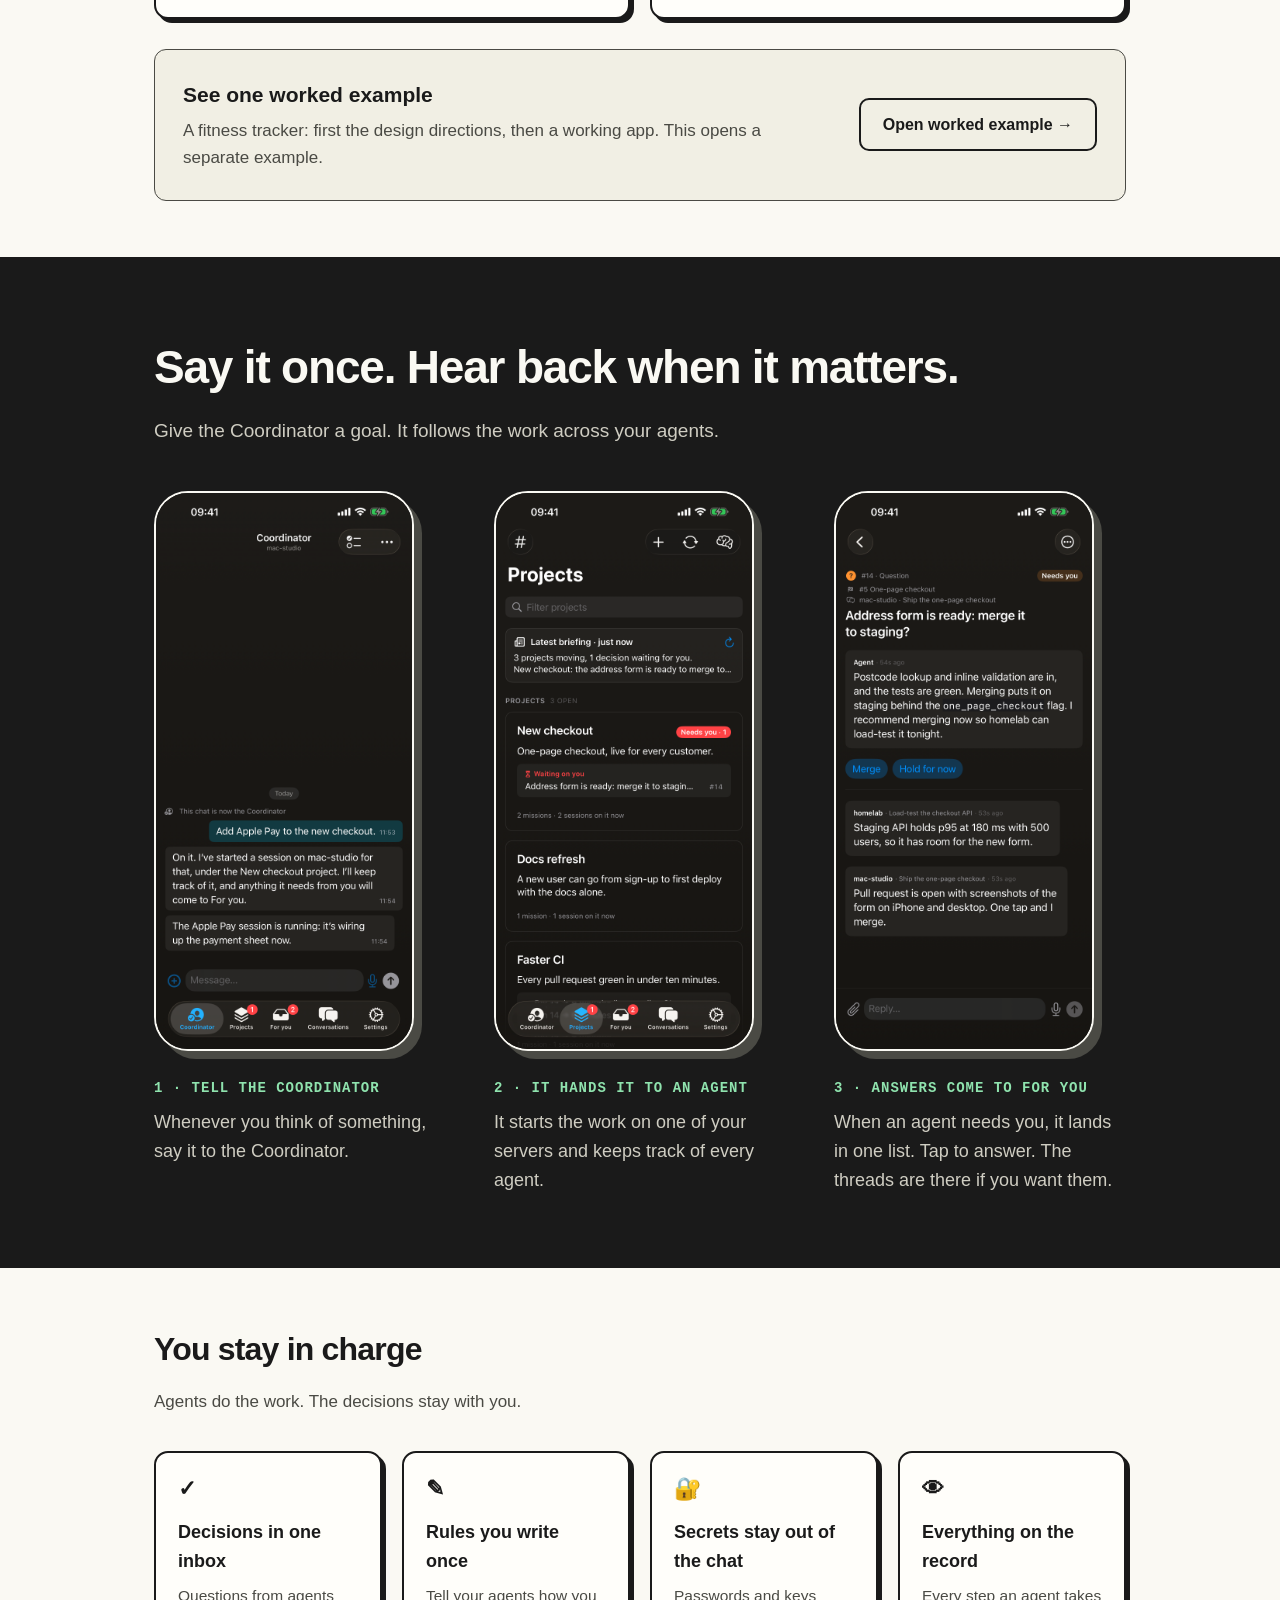
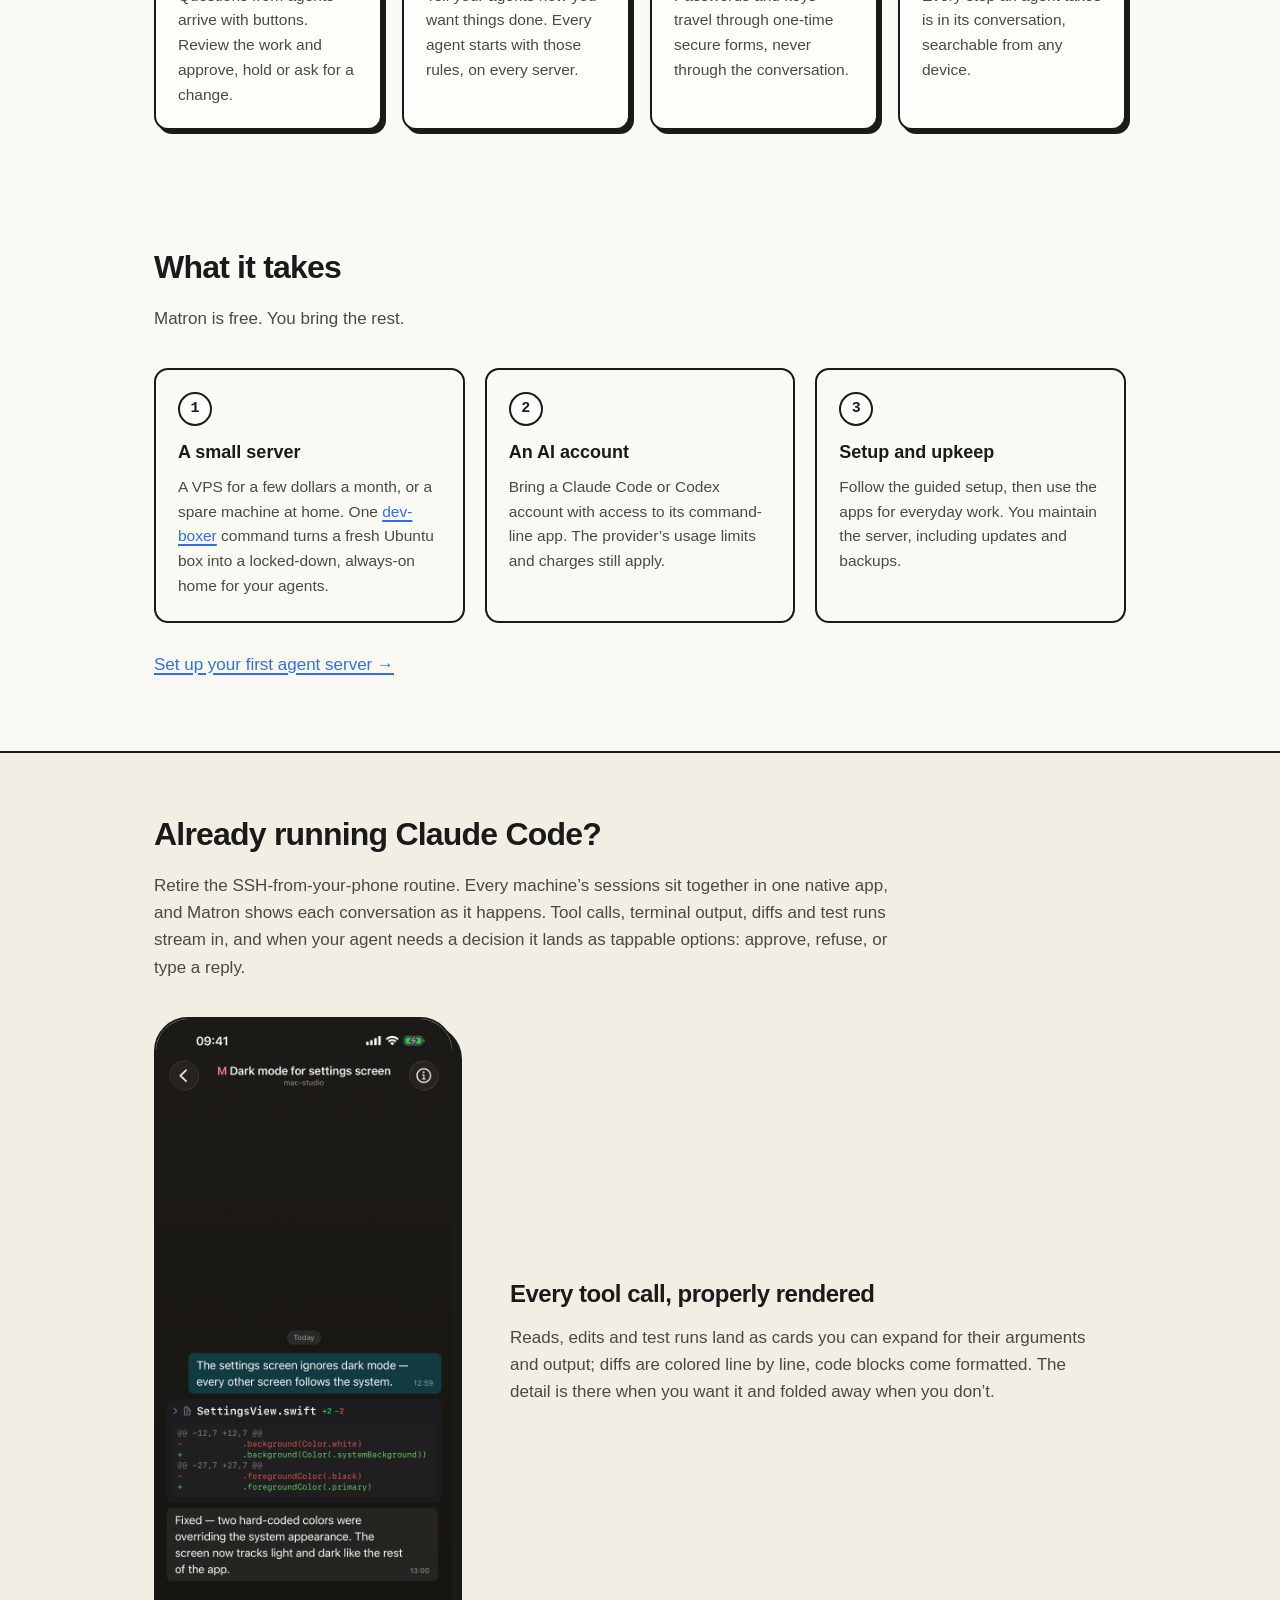
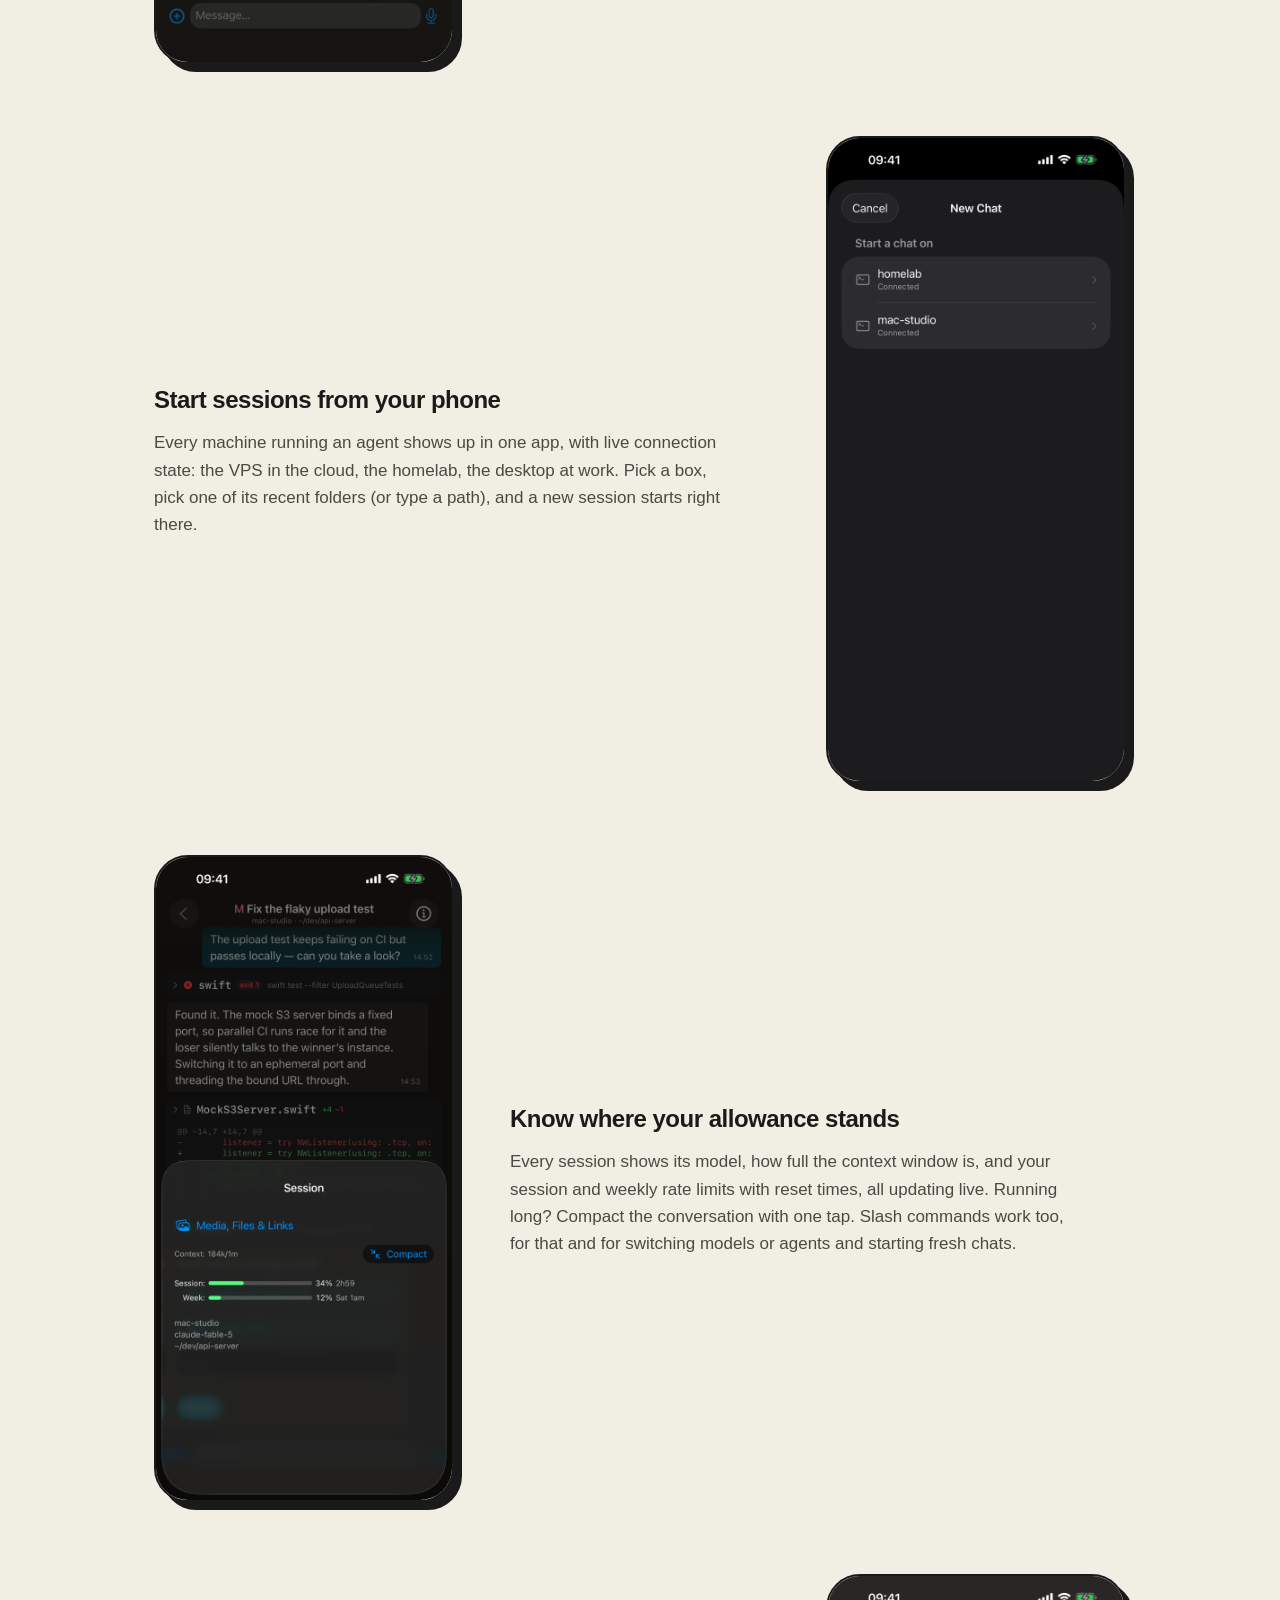
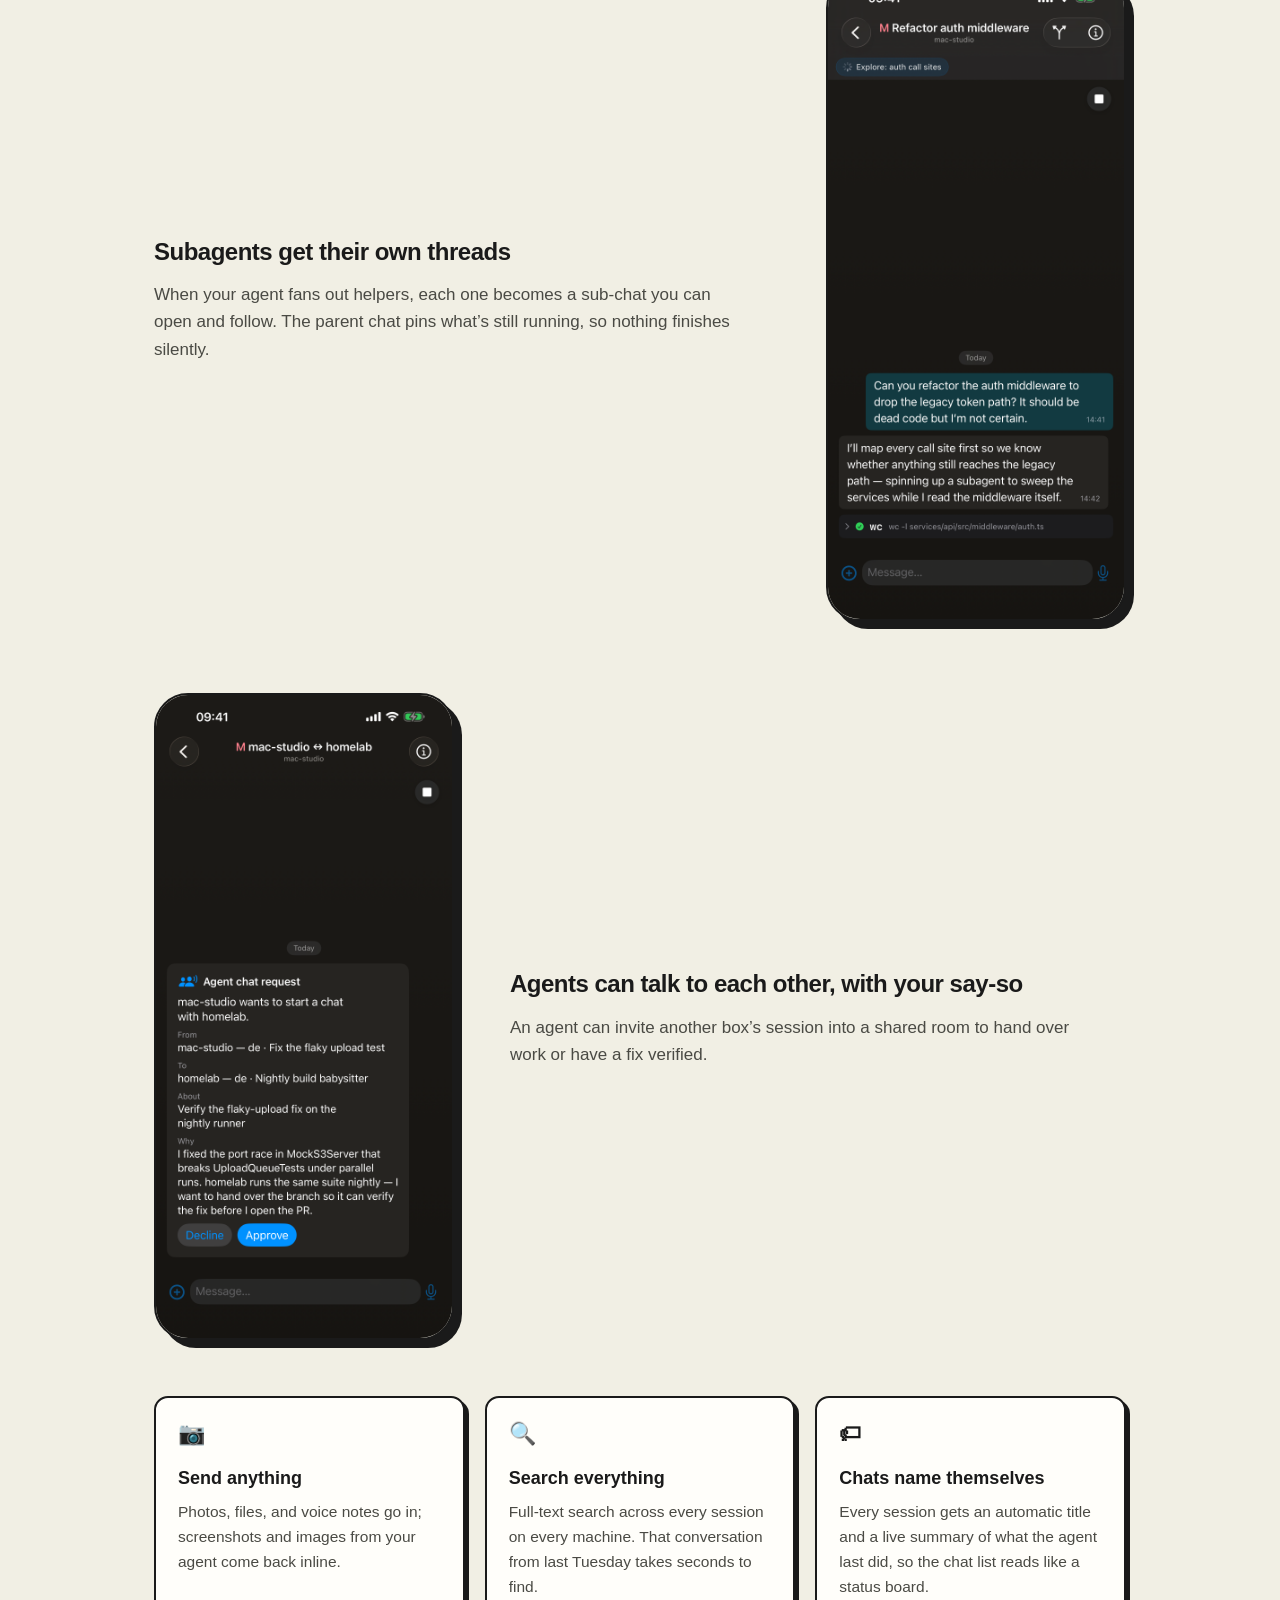
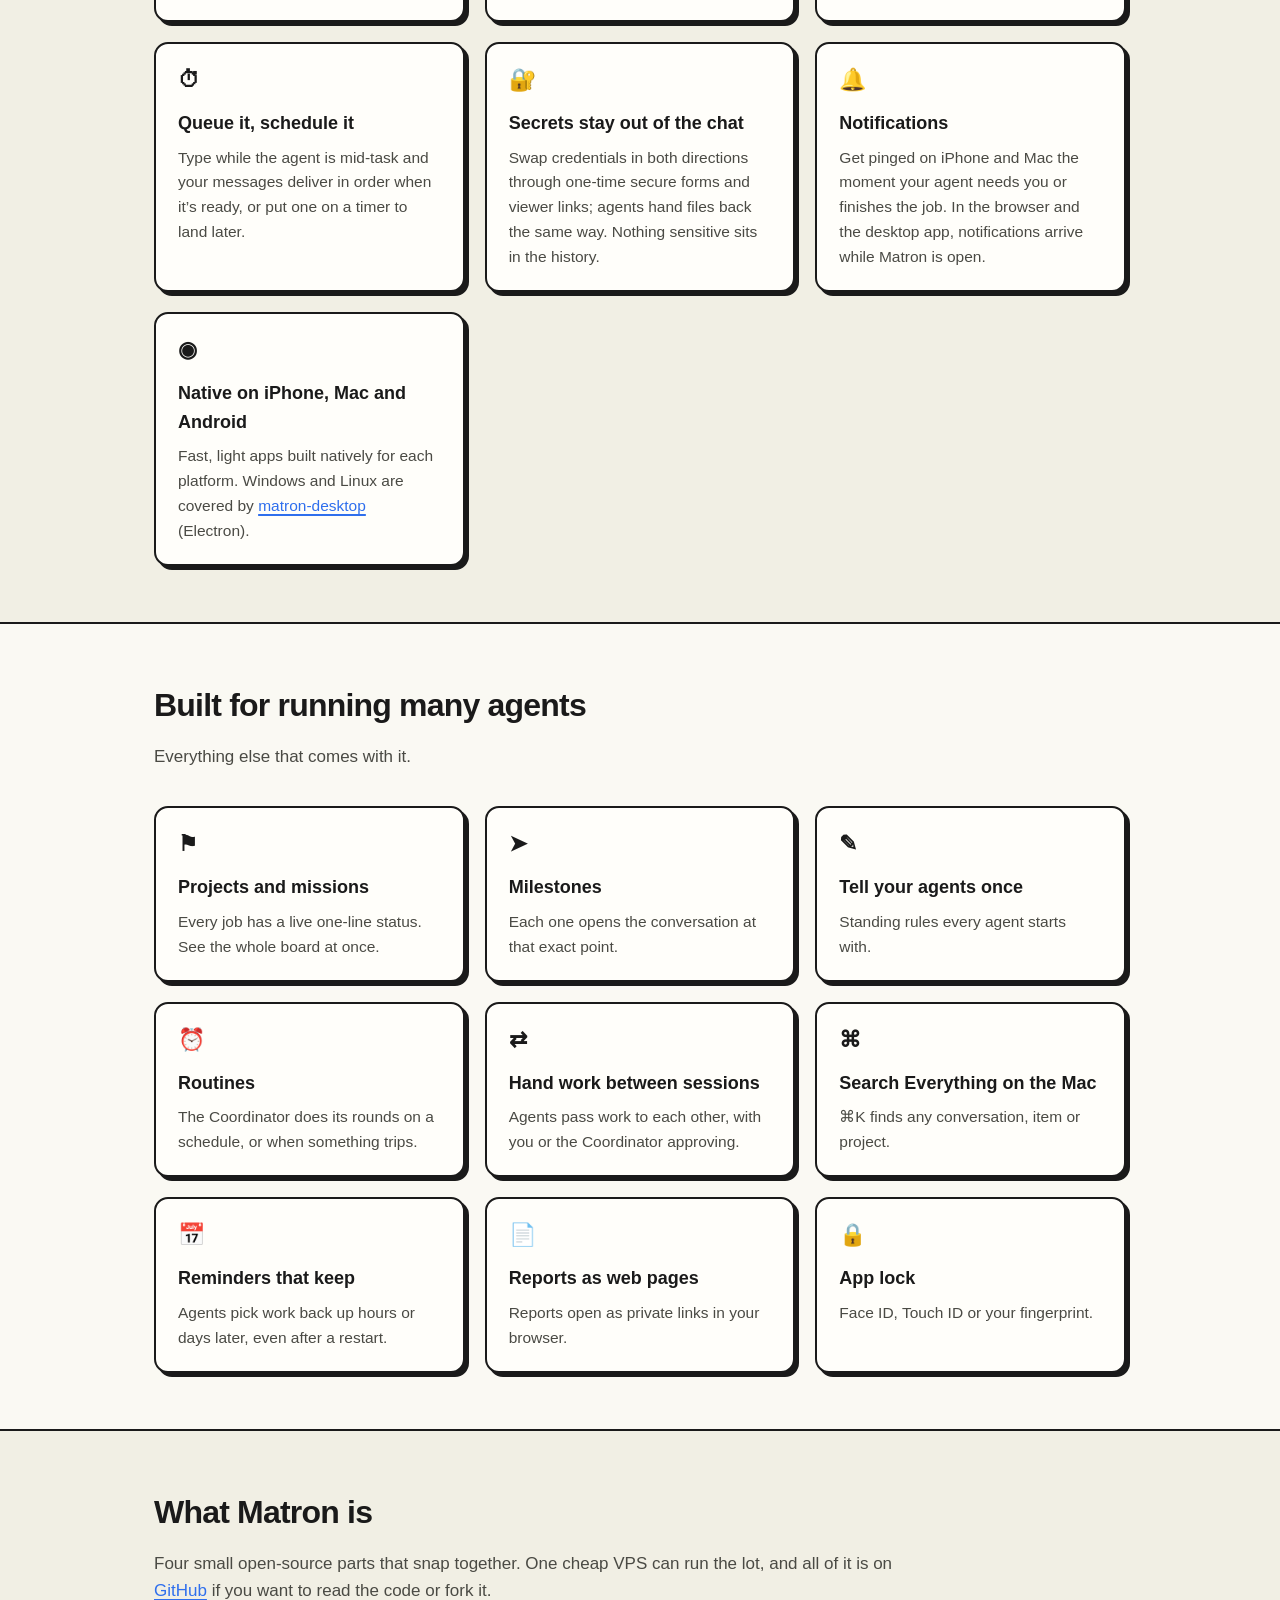
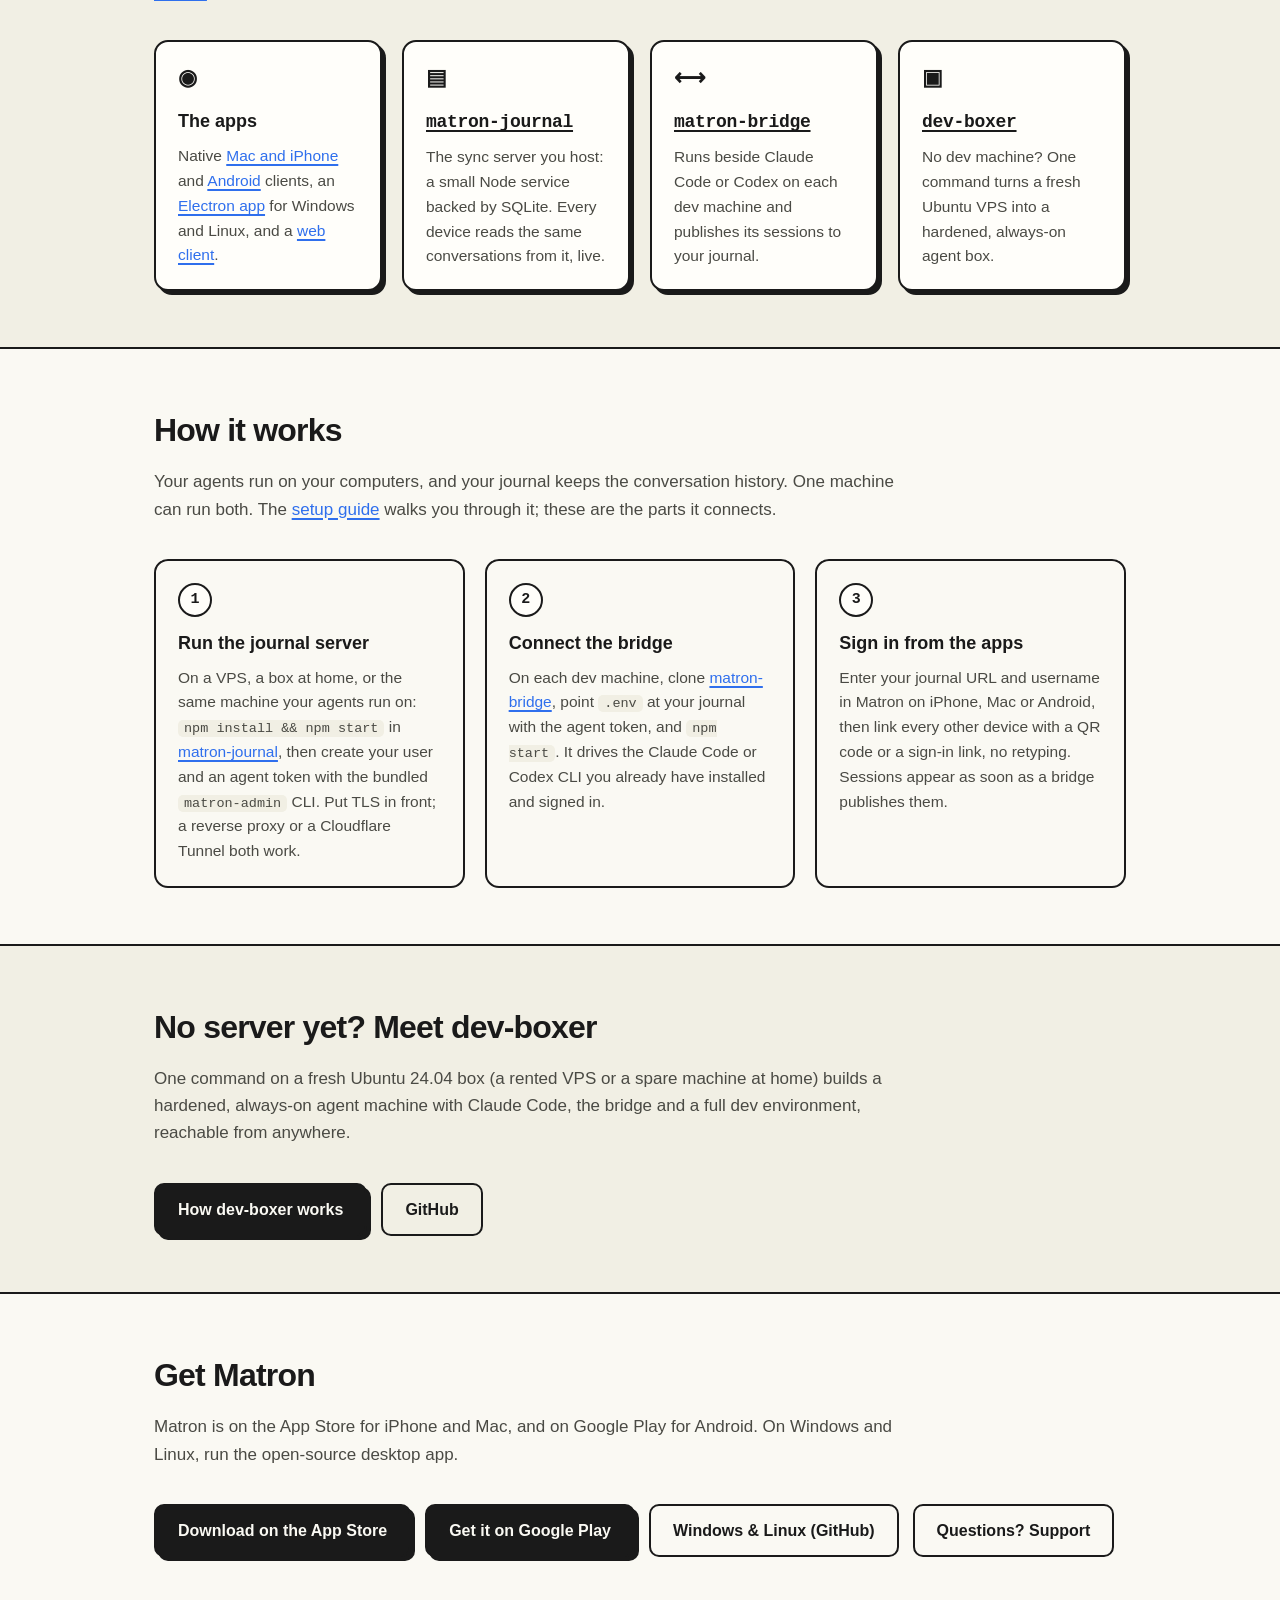
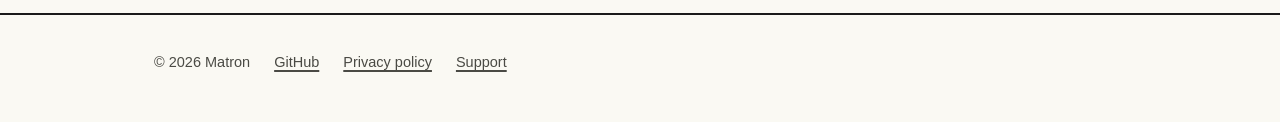
==== commit 64b76bff: "Explain Matron's role in coordinating an agent team" ====
--- a/index.html
+++ b/index.html
@@ -3,13 +3,13 @@
 <head>
 <meta charset="utf-8">
 <meta name="viewport" content="width=device-width, initial-scale=1">
-<title>Matron — design and build with AI agents on your own server</title>
-<meta name="description" content="Explore design directions, build a small app and keep shaping it from your phone. Open source, with Claude Code or Codex on your own server.">
+<title>Matron — run your own AI team</title>
+<meta name="description" content="Run Claude Code and Codex across your machines, with one Coordinator, shared project history and one inbox for results and decisions. Control it from your phone.">
 <link rel="icon" type="image/png" sizes="32x32" href="/assets/favicon-32.png">
 <link rel="apple-touch-icon" href="/assets/apple-touch-icon.png">
-<link rel="stylesheet" href="/style.css?v=9">
-<meta property="og:title" content="Matron — design and build with AI agents on your own server">
-<meta property="og:description" content="Explore design directions, build a small app and keep shaping it from your phone. Open source, with Claude Code or Codex on your own server.">
+<link rel="stylesheet" href="/style.css?v=10">
+<meta property="og:title" content="Matron — run your own AI team">
+<meta property="og:description" content="Run Claude Code and Codex across your machines, with one Coordinator, shared project history and one inbox for results and decisions. Control it from your phone.">
 <meta property="og:image" content="https://matron.chat/assets/og-image.png">
 <meta property="og:url" content="https://matron.chat/">
 <meta property="og:type" content="website">
@@ -22,8 +22,8 @@
     <img src="/assets/icon-256.png" alt="" width="36" height="36">
     <a class="brand" href="/">matron</a>
     <nav class="main" id="nav">
-      <a href="#work">What it does</a>
-      <a href="#compare">Compare</a>
+      <a href="#compare">Why Matron?</a>
+      <a href="#work">What you can make</a>
       <a href="#how">How it works</a>
       <a href="/getting-started/">Get started</a>
       <a href="https://github.com/Matronhq">GitHub</a>
@@ -37,11 +37,11 @@
 <main>
   <div class="wrap hero">
     <div>
-      <h1>Turn an idea into something you can use.</h1>
-      <p class="lede">Matron runs Claude Code or Codex on your own server. From your phone, ask it to design, build, research or write. Come back to the finished work and tell it what to do next.</p>
+      <h1>Your own AI team. Run it from your phone.</h1>
+      <p class="lede">Matron brings Claude Code and Codex together on your own machines. A Coordinator hands out work and follows progress, while results and decisions come back to one inbox.</p>
       <div class="cta-row">
         <a class="btn primary" href="/getting-started/">Set up Matron</a>
-        <a class="btn ghost" href="#work">What you can make</a>
+        <a class="btn ghost" href="#compare">Why Matron?</a>
         <span class="cta-note">Open source &middot; your own server &middot; your Claude Code or Codex account</span>
       </div>
     </div>
@@ -54,6 +54,19 @@
       <p class="product-caption">Matron on Mac and iPhone</p>
     </div>
   </div>
+
+  <section id="compare" class="alt">
+    <div class="wrap">
+      <h2>Why Matron?</h2>
+      <p class="section-lede">Use it when you want several agents working across your projects, with one place to see progress and decide what happens next.</p>
+      <div class="grid">
+        <div class="card"><h3>One Coordinator for the team</h3><p>Give it the goal. It can start agents on your connected machines, follow their work and bring questions back to you.</p></div>
+        <div class="card"><h3>Projects that outlast a chat</h3><p>Project status, decisions and shared instructions carry over between sessions. Pick up tomorrow without piecing together separate chats.</p></div>
+        <div class="card"><h3>Your tools, on your machines</h3><p>Run Claude Code or Codex where your files and tools already live. Start with one computer, then connect more as you need them.</p></div>
+      </div>
+      <p class="ownership-note">You host Matron and look after the machines. Your conversation history is stored on your server; AI requests still go to your chosen provider.</p>
+    </div>
+  </section>
 
   <section id="work">
     <div class="wrap">
@@ -74,7 +87,7 @@
   <section id="coordinator" class="spot">
     <div class="wrap">
       <h2>Say it once. Hear back when it matters.</h2>
-      <p class="section-lede">You don&rsquo;t manage the agents. The Coordinator does.</p>
+      <p class="section-lede">Give the Coordinator a goal. It follows the work across your agents.</p>
 
       <ol class="flow">
         <li>
@@ -110,31 +123,10 @@
       <h2>You stay in charge</h2>
       <p class="section-lede">Agents do the work. The decisions stay with you.</p>
       <div class="grid four">
-        <div class="card"><span class="glyph">&#10003;</span><h3>Nothing big without your tap</h3><p>Agents ask before they do anything that matters, like sending a message or spending money. Each question arrives with buttons, so answering takes a second.</p></div>
+        <div class="card"><span class="glyph">&#10003;</span><h3>Decisions in one inbox</h3><p>Questions from agents arrive with buttons. Review the work and approve, hold or ask for a change.</p></div>
         <div class="card"><span class="glyph">&#9998;</span><h3>Rules you write once</h3><p>Tell your agents how you want things done. Every agent starts with those rules, on every server.</p></div>
         <div class="card"><span class="glyph">&#128272;</span><h3>Secrets stay out of the chat</h3><p>Passwords and keys travel through one-time secure forms, never through the conversation.</p></div>
         <div class="card"><span class="glyph">&#128065;</span><h3>Everything on the record</h3><p>Every step an agent takes is in its conversation, searchable from any device.</p></div>
-      </div>
-    </div>
-  </section>
-
-  <section id="compare" class="alt">
-    <div class="wrap">
-      <h2>How Matron compares with hosted AI assistants</h2>
-      <p class="section-lede">Hosted assistants are quick to start: you sign up and connect your accounts. Matron takes about an hour to set up. In return you own all of it.</p>
-      <div class="table-scroll" tabindex="0" role="region" aria-label="Comparison of Matron with hosted AI assistants">
-      <table class="compare">
-        <thead><tr><th></th><th>Matron</th><th>A hosted AI assistant</th></tr></thead>
-        <tbody>
-          <tr><th>Where it runs</th><td>On servers you control</td><td>On the provider&rsquo;s servers</td></tr>
-          <tr><th>The code</th><td>Open source. Read it, change it, fork it</td><td>Usually closed</td></tr>
-          <tr><th>Your data</th><td>Conversations stay on your own server</td><td>Held by the provider</td></tr>
-          <tr><th>What it can connect to</th><td>Anything you can give an agent a tool for</td><td>The integrations the provider offers</td></tr>
-          <tr><th>The AI</th><td>Claude Code or Codex, on the subscription you already pay for</td><td>The provider&rsquo;s choice of model, at the provider&rsquo;s price</td></tr>
-          <tr><th>How it behaves</th><td>Rules you write yourself, in plain words</td><td>The settings the provider gives you</td></tr>
-          <tr><th>How much it can do at once</th><td>As many agents as your servers can hold</td><td>Whatever your plan allows</td></tr>
-        </tbody>
-      </table>
       </div>
     </div>
   </section>
@@ -145,8 +137,8 @@
       <p class="section-lede">Matron is free. You bring the rest.</p>
       <div class="steps">
         <div class="step"><h3>A small server</h3><p>A VPS for a few dollars a month, or a spare machine at home. One <a href="/dev-boxer/">dev-boxer</a> command turns a fresh Ubuntu box into a locked-down, always-on home for your agents.</p></div>
-        <div class="step"><h3>A Claude or Codex subscription</h3><p>The agents are Claude Code or Codex. They run on the allowance already included in your subscription.</p></div>
-        <div class="step"><h3>About an hour</h3><p>You will type a few commands into a terminal. After that, everything happens in the apps.</p></div>
+        <div class="step"><h3>An AI account</h3><p>Bring a Claude Code or Codex account with access to its command-line app. The provider&rsquo;s usage limits and charges still apply.</p></div>
+        <div class="step"><h3>Setup and upkeep</h3><p>Follow the guided setup, then use the apps for everyday work. You maintain the server, including updates and backups.</p></div>
       </div>
       <p style="margin-top:28px"><a href="/getting-started/">Set up your first agent server &rarr;</a></p>
     </div>
@@ -260,9 +252,9 @@
   <section id="how">
     <div class="wrap">
       <h2>How it works</h2>
-      <p class="section-lede">Your agents and your conversations stay on your own computers. Three pieces make it run, and one box can host all three. Each repo&rsquo;s README has the full walkthrough; this is the shape of it.</p>
+      <p class="section-lede">Your agents run on your computers, and your journal keeps the conversation history. One machine can run both. The <a href="/getting-started/">setup guide</a> walks you through it; these are the parts it connects.</p>
       <div class="steps">
-        <div class="step"><h3>Run the journal server</h3><p>On a $5 VPS (Hetzner and OVH both work well), a box at home, or the same machine your agents run on: <code>npm install &amp;&amp; npm start</code> in <a href="https://github.com/Matronhq/matron-journal">matron-journal</a>, then create your user and an agent token with the bundled <code>matron-admin</code> CLI. Put TLS in front; a reverse proxy or a Cloudflare Tunnel both work.</p></div>
+        <div class="step"><h3>Run the journal server</h3><p>On a VPS, a box at home, or the same machine your agents run on: <code>npm install &amp;&amp; npm start</code> in <a href="https://github.com/Matronhq/matron-journal">matron-journal</a>, then create your user and an agent token with the bundled <code>matron-admin</code> CLI. Put TLS in front; a reverse proxy or a Cloudflare Tunnel both work.</p></div>
         <div class="step"><h3>Connect the bridge</h3><p>On each dev machine, clone <a href="https://github.com/Matronhq/matron-bridge">matron-bridge</a>, point <code>.env</code> at your journal with the agent token, and <code>npm start</code>. It drives the Claude Code or Codex CLI you already have installed and signed in.</p></div>
         <div class="step"><h3>Sign in from the apps</h3><p>Enter your journal URL and username in Matron on iPhone, Mac or Android, then link every other device with a QR code or a sign-in link, no retyping. Sessions appear as soon as a bridge publishes them.</p></div>
       </div>
@@ -273,7 +265,7 @@
   <section id="devboxer" class="alt">
     <div class="wrap">
       <h2>No server yet? Meet dev-boxer</h2>
-      <p class="section-lede">One command on a fresh Ubuntu 24.04 box (a $5 VPS or a spare machine at home) builds a hardened, always-on agent machine with Claude Code, the bridge and a full dev environment, reachable from anywhere.</p>
+      <p class="section-lede">One command on a fresh Ubuntu 24.04 box (a rented VPS or a spare machine at home) builds a hardened, always-on agent machine with Claude Code, the bridge and a full dev environment, reachable from anywhere.</p>
       <div class="cta-row">
         <a class="btn primary" href="/dev-boxer/">How dev-boxer works</a>
         <a class="btn ghost" href="https://github.com/Matronhq/dev-boxer">GitHub</a>
--- a/style.css
+++ b/style.css
@@ -171,7 +171,8 @@
 
 .cta-note { font-size: 14px; color: var(--ink-soft); width: 100%; }
 
-/* A single entry into the separate worked example. */
+/* Product positioning and the entry into the separate worked example. */
+.ownership-note { margin: 28px 0 0; color: var(--ink-soft); font-size: 15.5px; max-width: 58em; }
 .product-caption { margin: 14px 0 0; color: var(--ink-soft); font-size: 14px; text-align: center; }
 .worked-example { display: flex; gap: 28px; align-items: center; justify-content: space-between; margin-top: 30px; padding: 28px; border: 1px solid var(--ink-soft); border-radius: 12px; background: var(--cream-dark); }
 .worked-example h3 { margin: 0 0 6px; font-size: 21px; }
